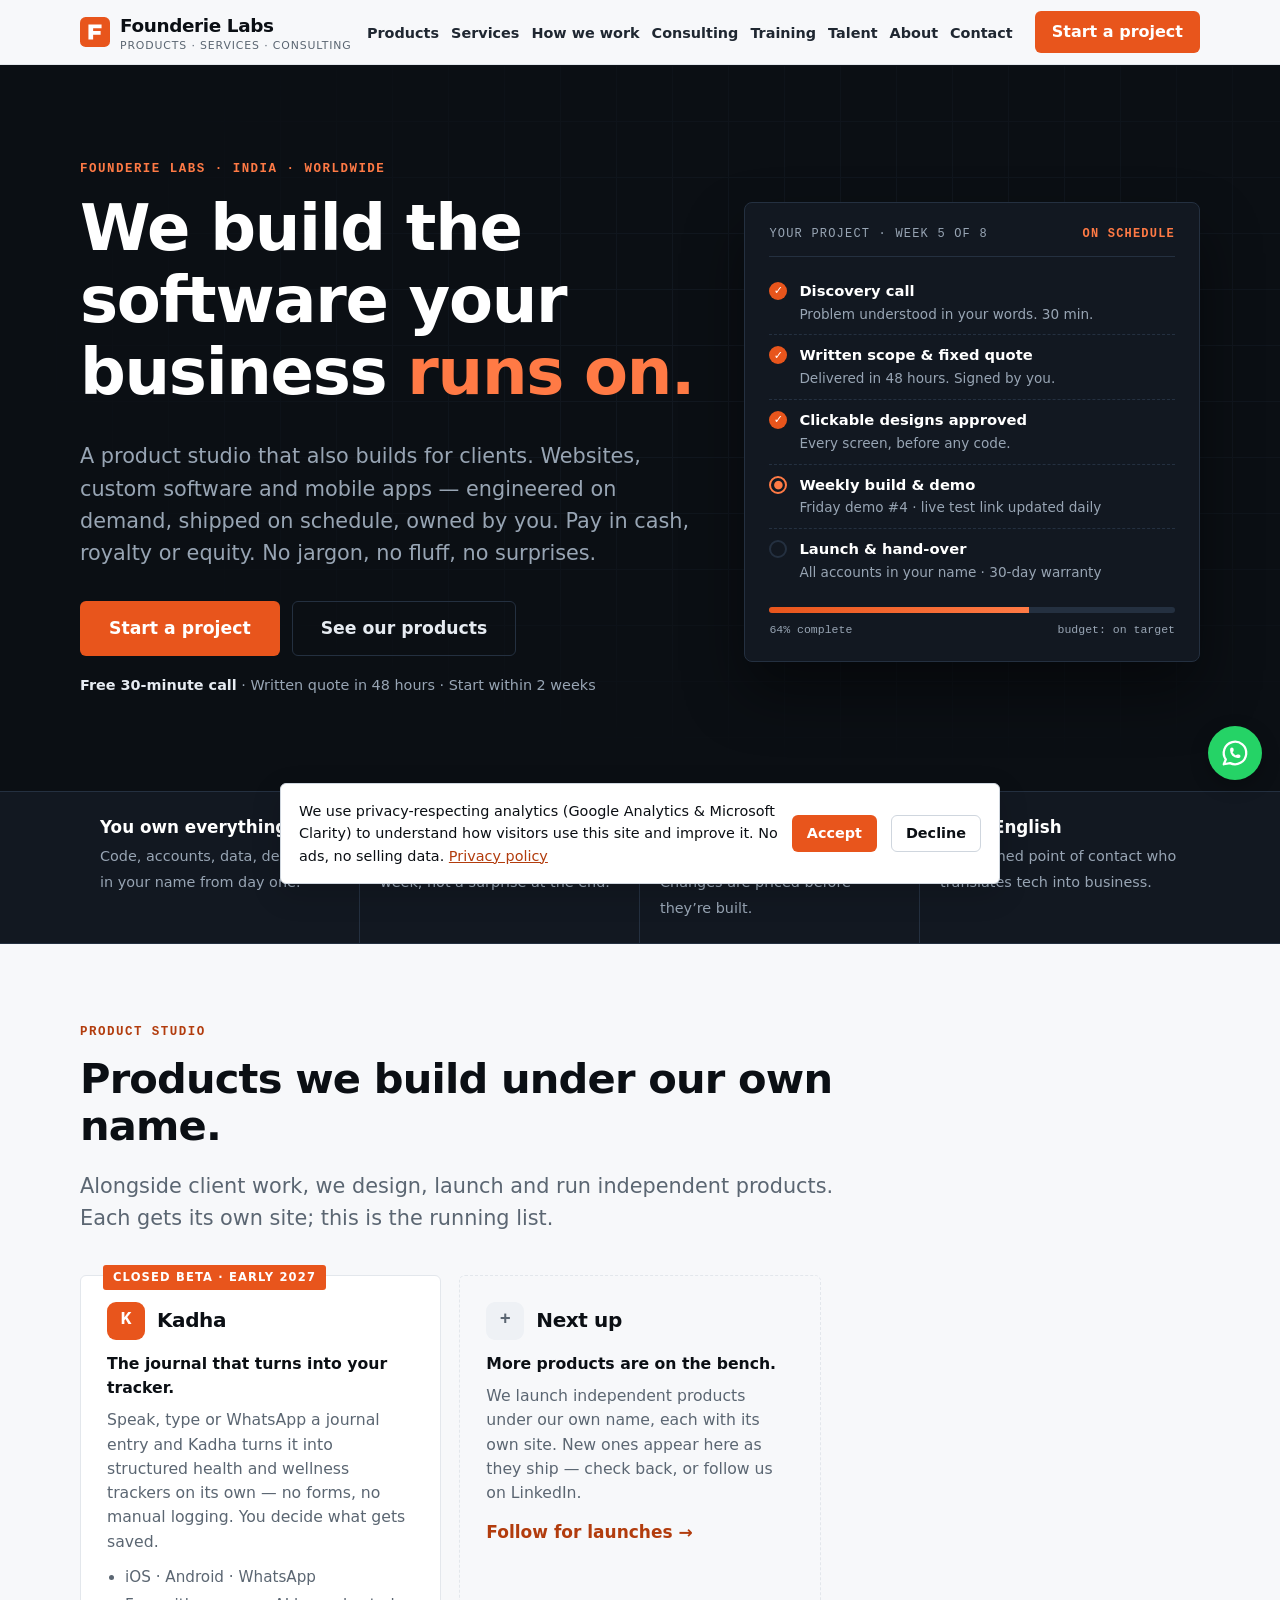
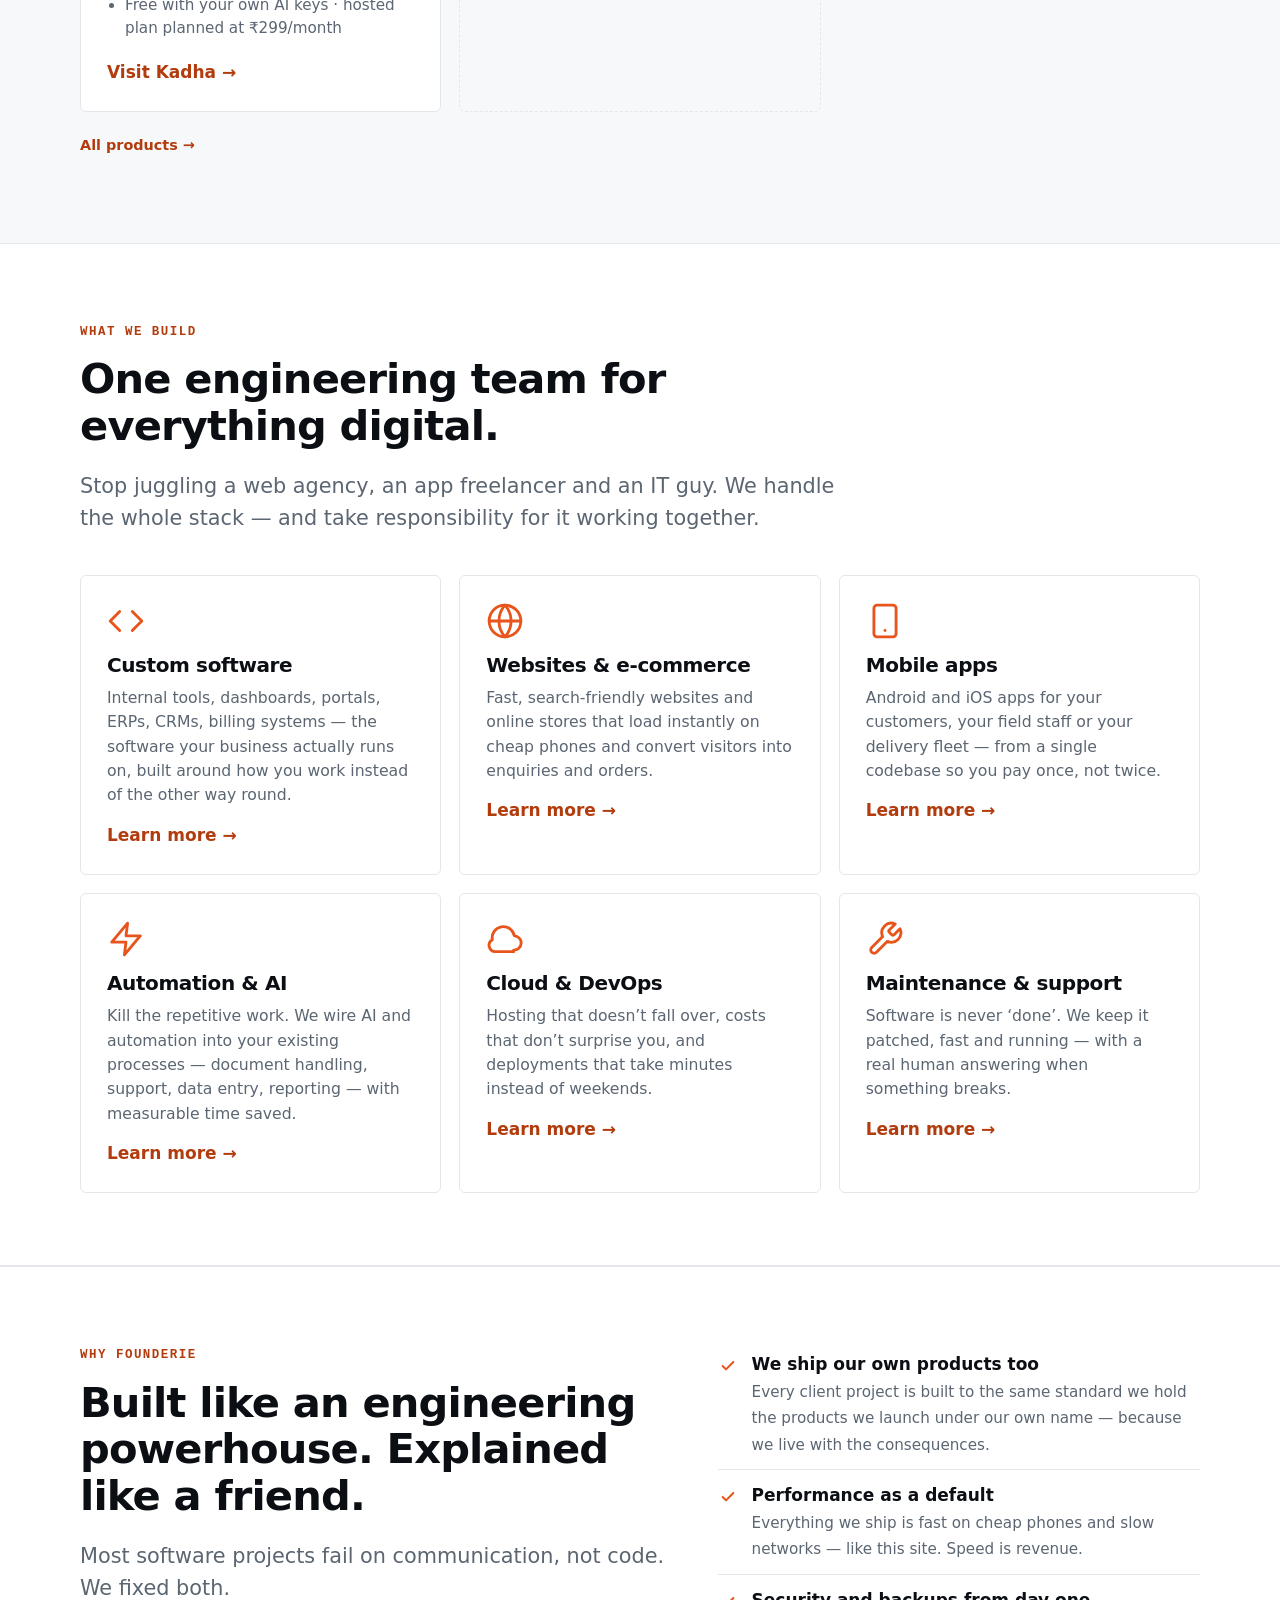
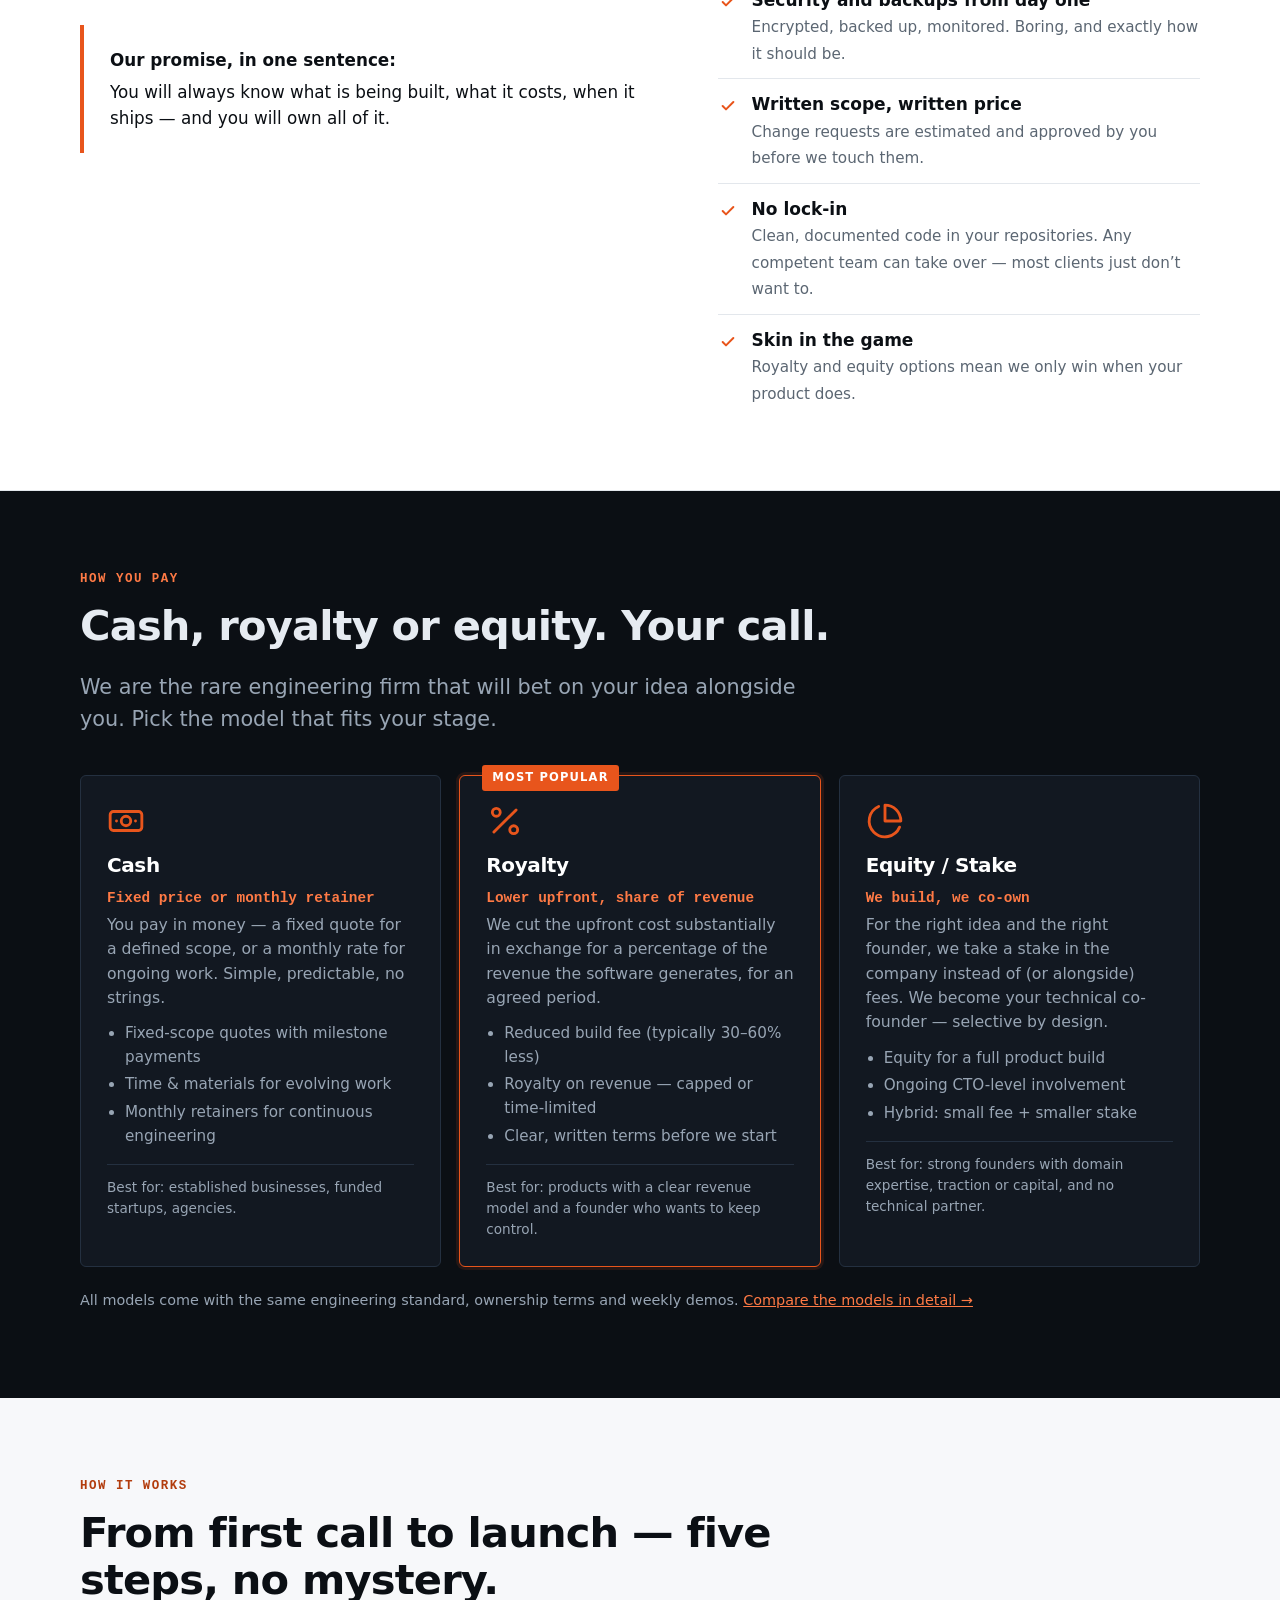
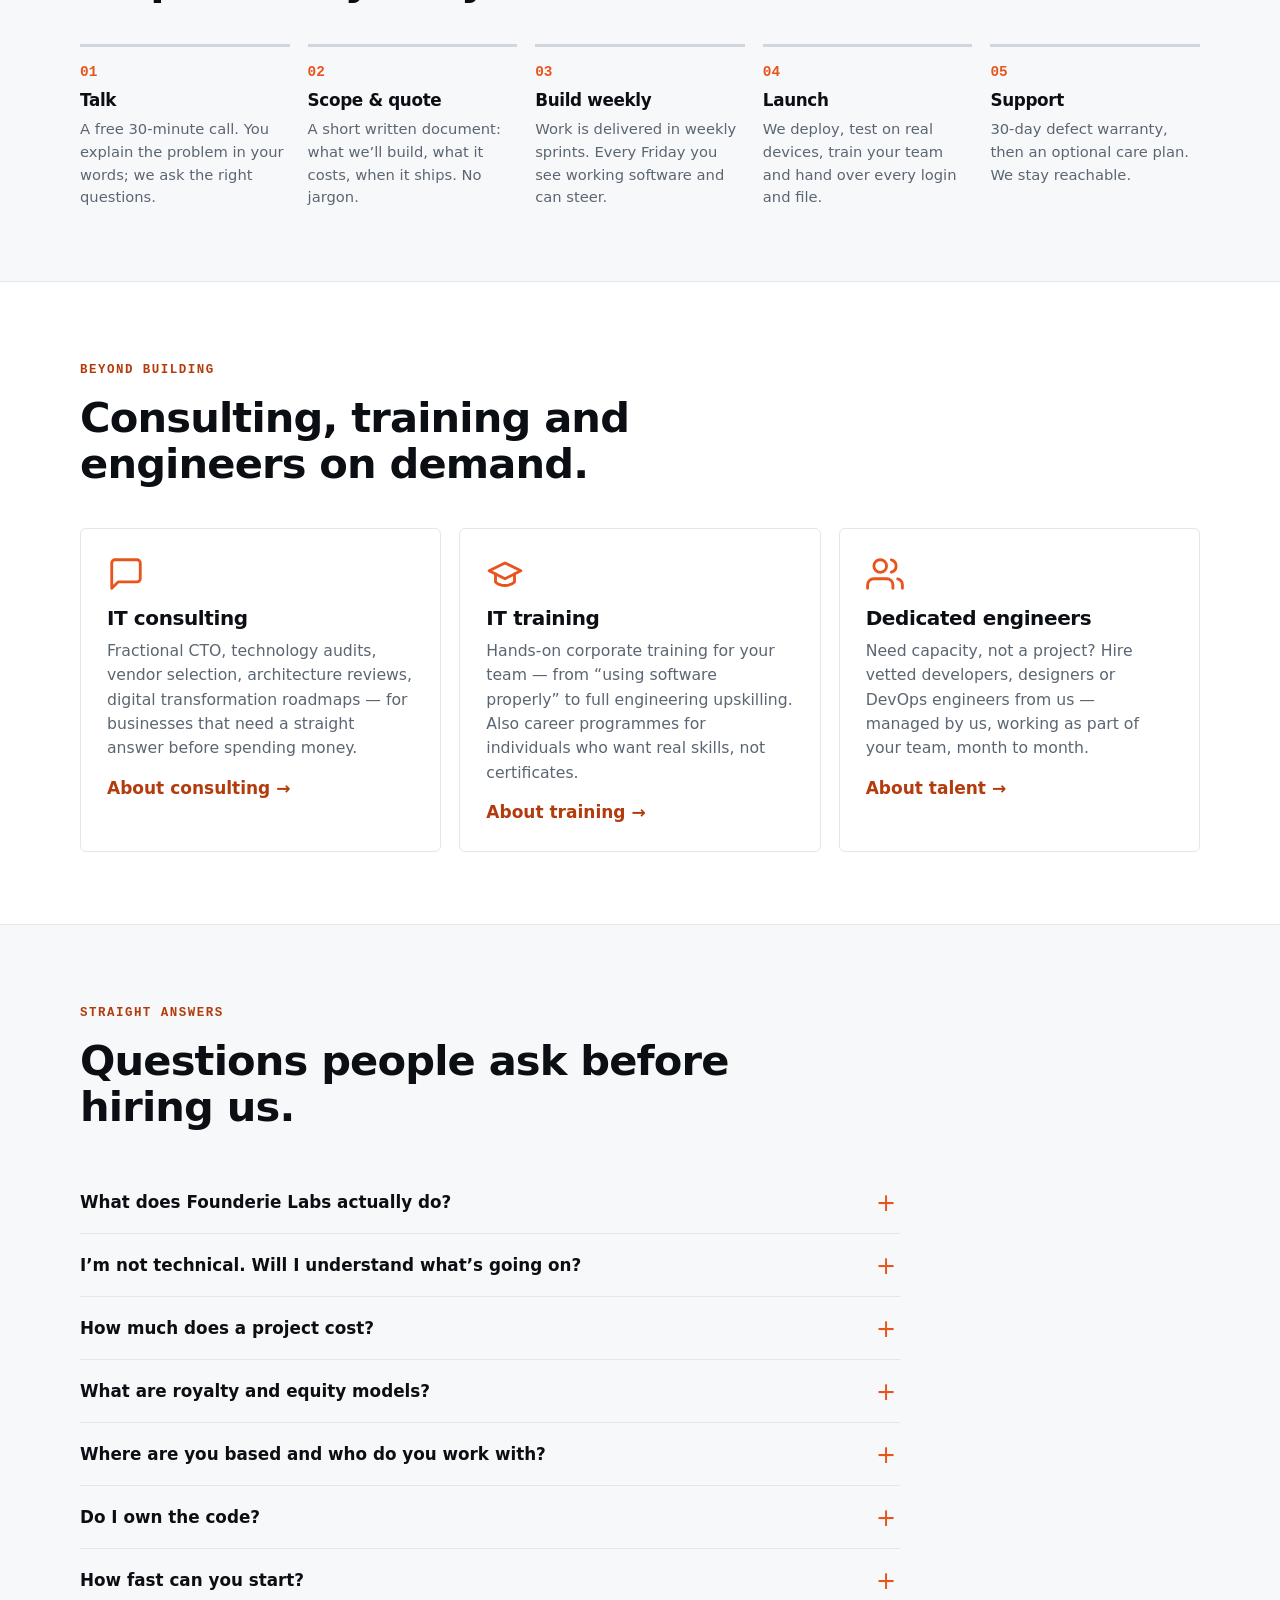
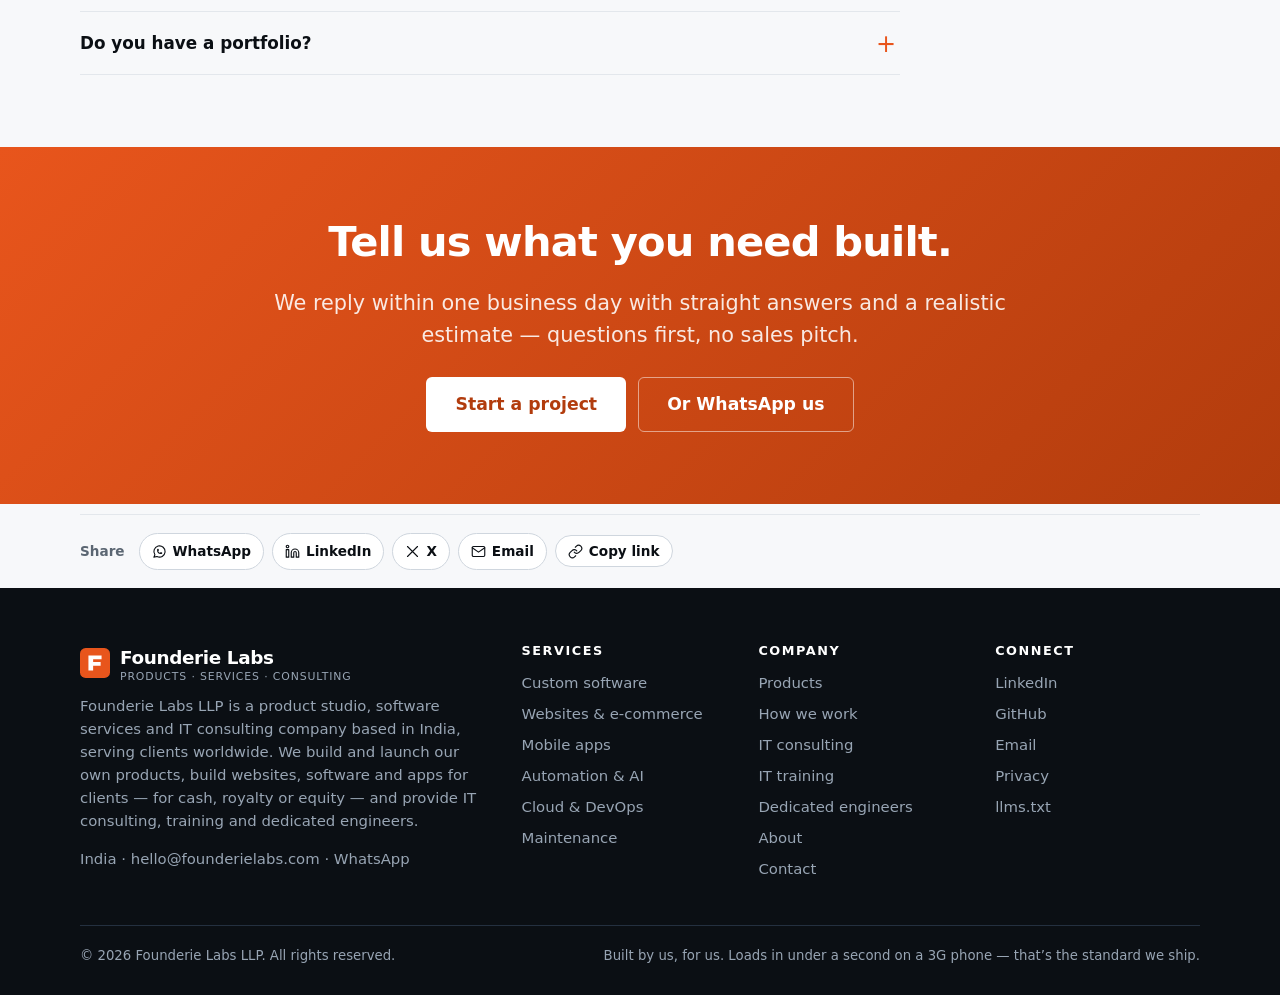
==== index.html @ b4500ebc "Reposition as product studio + services + consulting; add Products page - Drop 'senior engineer take" ====
<!doctype html>
<html lang="en" prefix="og: https://ogp.me/ns#">
<head>
<meta charset="utf-8">
<meta name="viewport" content="width=device-width,initial-scale=1">
<title>Founderie Labs — Product Studio, Software Development & IT Consulting | India, Worldwide</title>
<meta name="description" content="Founderie Labs is a product studio, software services and IT consulting company. We build our own products, and build websites, custom software and mobile apps for clients — for cash, royalty or equity. Based in India, serving clients worldwide.">
<meta name="robots" content="index,follow,max-image-preview:large,max-snippet:-1,max-video-preview:-1">
<link rel="canonical" href="https://founderie-labs.vercel.app">
<link rel="alternate" hreflang="en" href="https://founderie-labs.vercel.app"><link rel="alternate" hreflang="en-IN" href="https://founderie-labs.vercel.app"><link rel="alternate" hreflang="en-US" href="https://founderie-labs.vercel.app"><link rel="alternate" hreflang="en-GB" href="https://founderie-labs.vercel.app"><link rel="alternate" hreflang="x-default" href="https://founderie-labs.vercel.app">
<meta name="theme-color" content="#0b0f14">
<meta name="author" content="Founderie Labs LLP">
<meta name="geo.region" content="IN"><meta name="geo.placename" content="India"><meta name="ICBM" content="20.5937, 78.9629">
<meta property="og:type" content="website"><meta property="og:site_name" content="Founderie Labs"><meta property="og:locale" content="en_IN"><meta property="og:locale:alternate" content="en_US">
<meta property="og:title" content="Founderie Labs — Product Studio, Software Development & IT Consulting | India, Worldwide"><meta property="og:description" content="Founderie Labs is a product studio, software services and IT consulting company. We build our own products, and build websites, custom software and mobile apps for clients — for cash, royalty or equity. Based in India, serving clients worldwide."><meta property="og:url" content="https://founderie-labs.vercel.app">
<meta property="og:image" content="https://founderie-labs.vercel.app/og.png"><meta property="og:image:width" content="1200"><meta property="og:image:height" content="630"><meta property="og:image:alt" content="Founderie Labs — Product studio, software services and consulting">
<meta name="twitter:card" content="summary_large_image"><meta name="twitter:title" content="Founderie Labs — Product Studio, Software Development & IT Consulting | India, Worldwide"><meta name="twitter:description" content="Founderie Labs is a product studio, software services and IT consulting company. We build our own products, and build websites, custom software and mobile apps for clients — for cash, royalty or equity. Based in India, serving clients worldwide."><meta name="twitter:image" content="https://founderie-labs.vercel.app/og.png">
<link rel="icon" href="/favicon.svg" type="image/svg+xml"><link rel="icon" href="/favicon.ico" sizes="32x32"><link rel="apple-touch-icon" href="/apple-touch-icon.png"><link rel="manifest" href="/site.webmanifest">
<link rel="preload" href="/site.css?v=20260911" as="style"><link rel="stylesheet" href="/site.css?v=20260911">
<link rel="dns-prefetch" href="https://www.googletagmanager.com"><link rel="dns-prefetch" href="https://www.clarity.ms">
<script type="application/ld+json">{"@context":"https://schema.org","@graph":[{"@type":["Organization","ProfessionalService"],"@id":"https://founderie-labs.vercel.app/#org","name":"Founderie Labs","legalName":"Founderie Labs LLP","url":"https://founderie-labs.vercel.app/","logo":"https://founderie-labs.vercel.app/icon-512.png","image":"https://founderie-labs.vercel.app/og.png","description":"Founderie Labs LLP is a product studio, software services and IT consulting company in India serving clients worldwide. We build and launch our own software products, and build custom software, websites, mobile apps, automation and AI, cloud and DevOps for clients — for cash, royalty or equity. Also IT consulting, corporate IT training and dedicated engineers.","slogan":"You bring the idea. We forge the software.","email":"hello@founderielabs.com","telephone":"+91 99999 99999","address":{"@type":"PostalAddress","addressLocality":"India","addressCountry":"IN"},"areaServed":[{"@type":"Country","name":"India"},{"@type":"Country","name":"United States"},{"@type":"Country","name":"United Kingdom"},{"@type":"Country","name":"Canada"},{"@type":"Country","name":"Australia"},{"@type":"Country","name":"United Arab Emirates"},{"@type":"Country","name":"Singapore"},{"@type":"Country","name":"Germany"},{"@type":"Place","name":"Worldwide (remote)"}],"foundingLocation":{"@type":"Country","name":"India"},"knowsAbout":["Product development","Custom software development","Web development","Mobile app development","IT consulting","IT training","Staff augmentation","Cloud computing","DevOps","AI integration","Process automation"],"sameAs":["https://www.linkedin.com/company/founderie-labs","https://github.com/founderie-labs"],"contactPoint":[{"@type":"ContactPoint","contactType":"sales","email":"hello@founderielabs.com","telephone":"+91 99999 99999","availableLanguage":["English","Hindi"],"areaServed":"Worldwide"}],"priceRange":"$$","hasOfferCatalog":{"@type":"OfferCatalog","name":"Services","itemListElement":[{"@type":"Offer","itemOffered":{"@type":"Service","name":"Custom software development","url":"https://founderie-labs.vercel.app/services#software"}},{"@type":"Offer","itemOffered":{"@type":"Service","name":"Website and e-commerce development","url":"https://founderie-labs.vercel.app/services#web"}},{"@type":"Offer","itemOffered":{"@type":"Service","name":"Mobile app development","url":"https://founderie-labs.vercel.app/services#apps"}},{"@type":"Offer","itemOffered":{"@type":"Service","name":"Automation and AI integration","url":"https://founderie-labs.vercel.app/services#automation"}},{"@type":"Offer","itemOffered":{"@type":"Service","name":"Cloud and DevOps","url":"https://founderie-labs.vercel.app/services#cloud"}},{"@type":"Offer","itemOffered":{"@type":"Service","name":"Software maintenance and support","url":"https://founderie-labs.vercel.app/services#care"}},{"@type":"Offer","itemOffered":{"@type":"Service","name":"IT consulting","url":"https://founderie-labs.vercel.app/consulting"}},{"@type":"Offer","itemOffered":{"@type":"Service","name":"IT training","url":"https://founderie-labs.vercel.app/training"}},{"@type":"Offer","itemOffered":{"@type":"Service","name":"Dedicated engineers and staff augmentation","url":"https://founderie-labs.vercel.app/talent"}}]}},{"@type":"WebSite","@id":"https://founderie-labs.vercel.app/#website","url":"https://founderie-labs.vercel.app/","name":"Founderie Labs","publisher":{"@id":"https://founderie-labs.vercel.app/#org"},"inLanguage":"en"},{"@type":"WebPage","@id":"https://founderie-labs.vercel.app#webpage","url":"https://founderie-labs.vercel.app","name":"Founderie Labs — Product Studio, Software Development & IT Consulting | India, Worldwide","description":"Founderie Labs is a product studio, software services and IT consulting company. We build our own products, and build websites, custom software and mobile apps for clients — for cash, royalty or equity. Based in India, serving clients worldwide.","isPartOf":{"@id":"https://founderie-labs.vercel.app/#website"},"about":{"@id":"https://founderie-labs.vercel.app/#org"},"inLanguage":"en","dateModified":"2026-09-05"},{"@type":"BreadcrumbList","itemListElement":[{"@type":"ListItem","position":1,"name":"Home","item":"https://founderie-labs.vercel.app/"}]},{"@type":"FAQPage","mainEntity":[{"@type":"Question","name":"What does Founderie Labs actually do?","acceptedAnswer":{"@type":"Answer","text":"Three things, one company. We are a product studio that designs, builds and launches our own software products; a services team that builds websites, custom software and mobile apps for clients; and an IT consultancy that advises on technology decisions, trains teams and supplies dedicated engineers. You describe the outcome you need — we design, build, launch and maintain the technology."}},{"@type":"Question","name":"I’m not technical. Will I understand what’s going on?","acceptedAnswer":{"@type":"Answer","text":"Yes — that is the job. You get one named point of contact who explains everything in plain business terms, a written scope you can actually read, and a working demo every week. You never need to know what a database is to know your project is on track."}},{"@type":"Question","name":"How much does a project cost?","acceptedAnswer":{"@type":"Answer","text":"Small websites start in the low thousands of US dollars (or the equivalent in INR); custom software and apps typically range from a few thousand to tens of thousands depending on scope. After a free 30-minute call we send a written estimate with options. We also offer royalty and equity models that reduce or replace the upfront cost."}},{"@type":"Question","name":"What are royalty and equity models?","acceptedAnswer":{"@type":"Answer","text":"Instead of paying the full fee in cash, you can pay a reduced fee plus a percentage of the revenue the software earns (royalty), or give Founderie Labs a stake in your company (equity). We accept these selectively, for ideas and founders we believe in, with clear written terms."}},{"@type":"Question","name":"Where are you based and who do you work with?","acceptedAnswer":{"@type":"Answer","text":"Founderie Labs LLP is registered in India and works remotely with clients in India, the United States, the United Kingdom, Europe, the Middle East, Singapore and Australia. We overlap working hours with your time zone and communicate over email, WhatsApp, video calls or whatever you already use."}},{"@type":"Question","name":"Do I own the code?","acceptedAnswer":{"@type":"Answer","text":"Yes. All code, designs, accounts and data are in your name and handed over with documentation. You are never locked in to us."}},{"@type":"Question","name":"How fast can you start?","acceptedAnswer":{"@type":"Answer","text":"Usually within one to two weeks of agreeing the scope. Urgent fixes and consulting can start within days."}},{"@type":"Question","name":"Do you have a portfolio?","acceptedAnswer":{"@type":"Answer","text":"Founderie Labs is a new company founded by experienced engineers, so we don’t yet publish client case studies. Instead we back our work with guarantees: written scope and price, weekly demos, full ownership, and a 30-day post-launch defect warranty. Ask us for a technical conversation — it tells you more than a logo wall would."}}]}]}</script>
<script>window.FL_CONFIG={ga4:"G-XXXXXXXXXX",clarity:"xxxxxxxxxx",formEndpoint:"",formKey:"",email:"hello@founderielabs.com",debug:false};</script>
</head>
<body>
<a class="skip" href="#main">Skip to content</a>
<header class="hdr"><div class="wrap">
  <a class="logo" href="/" aria-label="Founderie Labs home"><svg class="mark" viewBox="0 0 32 32" aria-hidden="true"><rect width="32" height="32" rx="6" fill="#e8551c"/><path d="M9 8h14v4h-9v3h8v4h-8v5H9z" fill="#fff"/></svg><span>Founderie Labs<small>Products · Services · Consulting</small></span></a>
  <nav class="main" aria-label="Main"><ul><li><a href="/products">Products</a></li><li><a href="/services">Services</a></li><li><a href="/how-we-work">How we work</a></li><li><a href="/consulting">Consulting</a></li><li><a href="/training">Training</a></li><li><a href="/talent">Talent</a></li><li><a href="/about">About</a></li><li><a href="/contact">Contact</a></li></ul></nav>
  <a class="btn btn-primary cta" href="/contact" data-track="header_start_project">Start a project</a>
  <button class="burger" aria-label="Menu" aria-expanded="false" aria-controls="nav"><svg width="22" height="22" viewBox="0 0 24 24" fill="none" stroke="currentColor" stroke-width="2"><path d="M3 6h18M3 12h18M3 18h18"/></svg></button>
</div></header>
<main id="main">

<section class="hero dark" id="hero"><div class="wrap hero-grid"><div>
  <span class="eyebrow">Founderie Labs · India · Worldwide</span>
  <h1>We build the software your business <em>runs on.</em></h1>
  <p class="lead">A product studio that also builds for clients. Websites, custom software and mobile apps — engineered on demand, shipped on schedule, owned by you. Pay in cash, royalty or equity. No jargon, no fluff, no surprises.</p>
  <div class="actions"><a class="btn btn-primary btn-lg" href="/contact" data-track="hero_start_project">Start a project</a><a class="btn btn-ghost btn-lg" href="/products" data-track="hero_products">See our products</a></div>
  <p class="note"><b>Free 30-minute call</b> · Written quote in 48 hours · Start within 2 weeks</p>
</div>
<aside class="hero-card" aria-label="Example project timeline">
  <div class="hc-h"><span>Your project · week 5 of 8</span><b>ON SCHEDULE</b></div>
  <ul>
   <li><span class="dot ok">✓</span><div><b>Discovery call</b><span>Problem understood in your words. 30 min.</span></div></li>
   <li><span class="dot ok">✓</span><div><b>Written scope &amp; fixed quote</b><span>Delivered in 48 hours. Signed by you.</span></div></li>
   <li><span class="dot ok">✓</span><div><b>Clickable designs approved</b><span>Every screen, before any code.</span></div></li>
   <li><span class="dot run">●</span><div><b>Weekly build &amp; demo</b><span>Friday demo #4 · live test link updated daily</span></div></li>
   <li><span class="dot todo"></span><div><b>Launch &amp; hand-over</b><span>All accounts in your name · 30-day warranty</span></div></li>
  </ul>
  <div class="bar"><i></i></div><div class="hc-f"><span>64% complete</span><span>budget: on target</span></div>
</aside>
</div></section>
<div class="facts dark"><div class="wrap"><ul><li><b>You own everything</b><span>Code, accounts, data, designs — in your name from day one.</span></li><li><b>Weekly demos</b><span>See working software every week, not a surprise at the end.</span></li><li><b>Fixed-scope quotes</b><span>Written scope, written price. Changes are priced before they’re built.</span></li><li><b>Plain English</b><span>One named point of contact who translates tech into business.</span></li></ul></div></div>

<section id="products"><div class="wrap">
  <div class="sec-head"><span class="eyebrow">Product studio</span><h2>Products we build under our own name.</h2><p class="lead">Alongside client work, we design, launch and run independent products. Each gets its own site; this is the running list.</p></div>
  <div class="grid g3">
<!-- ===== PRODUCTS: copy one <div class="card product"> block per product. Keep this list in sync with products.html ===== -->
   <div class="card product"><span class="tag">Closed beta · early 2027</span>
    <div class="p-head"><span class="p-logo" aria-hidden="true">K</span><h3>Kadha</h3></div>
    <p class="p-tag">The journal that turns into your tracker.</p>
    <p>Speak, type or WhatsApp a journal entry and Kadha turns it into structured health and wellness trackers on its own — no forms, no manual logging. You decide what gets saved.</p>
    <ul><li>iOS · Android · WhatsApp</li><li>Free with your own AI keys · hosted plan planned at ₹299/month</li></ul>
    <a class="more" href="https://kadha-flame.vercel.app/" rel="noopener" target="_blank" data-track="product_kadha">Visit Kadha →</a>
   </div>
   <div class="card product soon">
    <div class="p-head"><span class="p-logo" aria-hidden="true">+</span><h3>Next up</h3></div>
    <p class="p-tag">More products are on the bench.</p>
    <p>We launch independent products under our own name, each with its own site. New ones appear here as they ship — check back, or follow us on LinkedIn.</p>
    <a class="more" href="https://www.linkedin.com/company/founderie-labs" rel="noopener" data-track="product_follow">Follow for launches →</a>
   </div>
<!-- ===== /PRODUCTS ===== -->
  </div>
  <p class="muted" style="margin-top:22px;font-size:.9rem"><a href="/products" style="color:var(--accent-ink);font-weight:700;text-decoration:none">All products →</a></p>
</div></section>

<section class="white" id="services"><div class="wrap">
  <div class="sec-head"><span class="eyebrow">What we build</span><h2>One engineering team for everything digital.</h2><p class="lead">Stop juggling a web agency, an app freelancer and an IT guy. We handle the whole stack — and take responsibility for it working together.</p></div>
  <div class="grid g3"><div class="card"><svg class="ico" viewBox="0 0 24 24" fill="none" stroke="currentColor" stroke-width="1.8" stroke-linecap="round" stroke-linejoin="round" aria-hidden="true"><polyline points="16 18 22 12 16 6"/><polyline points="8 6 2 12 8 18"/></svg><h3>Custom software</h3><p>Internal tools, dashboards, portals, ERPs, CRMs, billing systems — the software your business actually runs on, built around how you work instead of the other way round.</p><a class="more" href="/services#software" data-track="home_service_software">Learn more →</a></div><div class="card"><svg class="ico" viewBox="0 0 24 24" fill="none" stroke="currentColor" stroke-width="1.8" stroke-linecap="round" stroke-linejoin="round" aria-hidden="true"><circle cx="12" cy="12" r="10"/><path d="M2 12h20M12 2a15 15 0 0 1 0 20 15 15 0 0 1 0-20z"/></svg><h3>Websites & e-commerce</h3><p>Fast, search-friendly websites and online stores that load instantly on cheap phones and convert visitors into enquiries and orders.</p><a class="more" href="/services#web" data-track="home_service_web">Learn more →</a></div><div class="card"><svg class="ico" viewBox="0 0 24 24" fill="none" stroke="currentColor" stroke-width="1.8" stroke-linecap="round" stroke-linejoin="round" aria-hidden="true"><rect x="5" y="2" width="14" height="20" rx="2"/><path d="M12 18h.01"/></svg><h3>Mobile apps</h3><p>Android and iOS apps for your customers, your field staff or your delivery fleet — from a single codebase so you pay once, not twice.</p><a class="more" href="/services#apps" data-track="home_service_apps">Learn more →</a></div><div class="card"><svg class="ico" viewBox="0 0 24 24" fill="none" stroke="currentColor" stroke-width="1.8" stroke-linecap="round" stroke-linejoin="round" aria-hidden="true"><path d="M13 2 3 14h9l-1 8 10-12h-9l1-8z"/></svg><h3>Automation & AI</h3><p>Kill the repetitive work. We wire AI and automation into your existing processes — document handling, support, data entry, reporting — with measurable time saved.</p><a class="more" href="/services#automation" data-track="home_service_automation">Learn more →</a></div><div class="card"><svg class="ico" viewBox="0 0 24 24" fill="none" stroke="currentColor" stroke-width="1.8" stroke-linecap="round" stroke-linejoin="round" aria-hidden="true"><path d="M17.5 19a4.5 4.5 0 0 0 .4-9A7 7 0 0 0 4 12.5 4 4 0 0 0 6 20h11.5z"/></svg><h3>Cloud & DevOps</h3><p>Hosting that doesn’t fall over, costs that don’t surprise you, and deployments that take minutes instead of weekends.</p><a class="more" href="/services#cloud" data-track="home_service_cloud">Learn more →</a></div><div class="card"><svg class="ico" viewBox="0 0 24 24" fill="none" stroke="currentColor" stroke-width="1.8" stroke-linecap="round" stroke-linejoin="round" aria-hidden="true"><path d="M14.7 6.3a1 1 0 0 0 0 1.4l1.6 1.6a1 1 0 0 0 1.4 0l3.77-3.77a6 6 0 0 1-7.94 7.94l-6.91 6.91a2.12 2.12 0 0 1-3-3l6.91-6.91a6 6 0 0 1 7.94-7.94l-3.76 3.76z"/></svg><h3>Maintenance & support</h3><p>Software is never ‘done’. We keep it patched, fast and running — with a real human answering when something breaks.</p><a class="more" href="/services#care" data-track="home_service_care">Learn more →</a></div></div>
</div></section>

<section class="white" id="why"><div class="wrap split">
  <div><span class="eyebrow">Why Founderie</span><h2>Built like an engineering powerhouse. Explained like a friend.</h2>
   <p class="lead">Most software projects fail on communication, not code. We fixed both.</p>
   <div class="plain"><b>Our promise, in one sentence:</b>You will always know what is being built, what it costs, when it ships — and you will own all of it.</div></div>
  <ul class="checks">
   <li><b>We ship our own products too</b><span>Every client project is built to the same standard we hold the products we launch under our own name — because we live with the consequences.</span></li>
   <li><b>Performance as a default</b><span>Everything we ship is fast on cheap phones and slow networks — like this site. Speed is revenue.</span></li>
   <li><b>Security and backups from day one</b><span>Encrypted, backed up, monitored. Boring, and exactly how it should be.</span></li>
   <li><b>Written scope, written price</b><span>Change requests are estimated and approved by you before we touch them.</span></li>
   <li><b>No lock-in</b><span>Clean, documented code in your repositories. Any competent team can take over — most clients just don’t want to.</span></li>
   <li><b>Skin in the game</b><span>Royalty and equity options mean we only win when your product does.</span></li>
  </ul>
</div></section>

<section class="dark models" id="models"><div class="wrap">
  <div class="sec-head"><span class="eyebrow">How you pay</span><h2>Cash, royalty or equity. Your call.</h2><p class="lead">We are the rare engineering firm that will bet on your idea alongside you. Pick the model that fits your stage.</p></div>
  <div class="grid g3"><div class="card"><svg class="ico" viewBox="0 0 24 24" fill="none" stroke="currentColor" stroke-width="1.8" stroke-linecap="round" stroke-linejoin="round" aria-hidden="true"><rect x="2" y="6" width="20" height="12" rx="2"/><circle cx="12" cy="12" r="3"/><path d="M6 12h.01M18 12h.01"/></svg><h3>Cash</h3><div class="price">Fixed price or monthly retainer</div><p>You pay in money — a fixed quote for a defined scope, or a monthly rate for ongoing work. Simple, predictable, no strings.</p><ul><li>Fixed-scope quotes with milestone payments</li><li>Time & materials for evolving work</li><li>Monthly retainers for continuous engineering</li></ul><div class="who">Best for: established businesses, funded startups, agencies.</div></div><div class="card hi"><span class="tag">Most popular</span><svg class="ico" viewBox="0 0 24 24" fill="none" stroke="currentColor" stroke-width="1.8" stroke-linecap="round" stroke-linejoin="round" aria-hidden="true"><line x1="19" y1="5" x2="5" y2="19"/><circle cx="6.5" cy="6.5" r="2.5"/><circle cx="17.5" cy="17.5" r="2.5"/></svg><h3>Royalty</h3><div class="price">Lower upfront, share of revenue</div><p>We cut the upfront cost substantially in exchange for a percentage of the revenue the software generates, for an agreed period.</p><ul><li>Reduced build fee (typically 30–60% less)</li><li>Royalty on revenue — capped or time-limited</li><li>Clear, written terms before we start</li></ul><div class="who">Best for: products with a clear revenue model and a founder who wants to keep control.</div></div><div class="card"><svg class="ico" viewBox="0 0 24 24" fill="none" stroke="currentColor" stroke-width="1.8" stroke-linecap="round" stroke-linejoin="round" aria-hidden="true"><path d="M21.2 15.9A10 10 0 1 1 8 2.8"/><path d="M22 12A10 10 0 0 0 12 2v10z"/></svg><h3>Equity / Stake</h3><div class="price">We build, we co-own</div><p>For the right idea and the right founder, we take a stake in the company instead of (or alongside) fees. We become your technical co-founder — selective by design.</p><ul><li>Equity for a full product build</li><li>Ongoing CTO-level involvement</li><li>Hybrid: small fee + smaller stake</li></ul><div class="who">Best for: strong founders with domain expertise, traction or capital, and no technical partner.</div></div></div>
  <p class="muted" style="margin-top:22px;font-size:.9rem">All models come with the same engineering standard, ownership terms and weekly demos. <a href="/how-we-work" style="color:var(--accent-2)">Compare the models in detail →</a></p>
</div></section>

<section id="process"><div class="wrap">
  <div class="sec-head"><span class="eyebrow">How it works</span><h2>From first call to launch — five steps, no mystery.</h2></div>
  <ol class="steps"><li><h3>Talk</h3><p>A free 30-minute call. You explain the problem in your words; we ask the right questions.</p></li><li><h3>Scope & quote</h3><p>A short written document: what we’ll build, what it costs, when it ships. No jargon.</p></li><li><h3>Build weekly</h3><p>Work is delivered in weekly sprints. Every Friday you see working software and can steer.</p></li><li><h3>Launch</h3><p>We deploy, test on real devices, train your team and hand over every login and file.</p></li><li><h3>Support</h3><p>30-day defect warranty, then an optional care plan. We stay reachable.</p></li></ol>
</div></section>

<section class="white" id="more"><div class="wrap">
  <div class="sec-head"><span class="eyebrow">Beyond building</span><h2>Consulting, training and engineers on demand.</h2></div>
  <div class="grid g3">
   <div class="card"><svg class="ico" viewBox="0 0 24 24" fill="none" stroke="currentColor" stroke-width="1.8" stroke-linecap="round" stroke-linejoin="round" aria-hidden="true"><path d="M21 15a2 2 0 0 1-2 2H7l-4 4V5a2 2 0 0 1 2-2h14a2 2 0 0 1 2 2z"/></svg><h3>IT consulting</h3><p>Fractional CTO, technology audits, vendor selection, architecture reviews, digital transformation roadmaps — for businesses that need a straight answer before spending money.</p><a class="more" href="/consulting" data-track="home_consulting">About consulting →</a></div>
   <div class="card"><svg class="ico" viewBox="0 0 24 24" fill="none" stroke="currentColor" stroke-width="1.8" stroke-linecap="round" stroke-linejoin="round" aria-hidden="true"><path d="M22 10 12 5 2 10l10 5 10-5z"/><path d="M6 12v5c3 3 9 3 12 0v-5"/></svg><h3>IT training</h3><p>Hands-on corporate training for your team — from “using software properly” to full engineering upskilling. Also career programmes for individuals who want real skills, not certificates.</p><a class="more" href="/training" data-track="home_training">About training →</a></div>
   <div class="card"><svg class="ico" viewBox="0 0 24 24" fill="none" stroke="currentColor" stroke-width="1.8" stroke-linecap="round" stroke-linejoin="round" aria-hidden="true"><path d="M17 21v-2a4 4 0 0 0-4-4H5a4 4 0 0 0-4 4v2"/><circle cx="9" cy="7" r="4"/><path d="M23 21v-2a4 4 0 0 0-3-3.87M16 3.13a4 4 0 0 1 0 7.75"/></svg><h3>Dedicated engineers</h3><p>Need capacity, not a project? Hire vetted developers, designers or DevOps engineers from us — managed by us, working as part of your team, month to month.</p><a class="more" href="/talent" data-track="home_talent">About talent →</a></div>
  </div>
</div></section>

<section id="faq"><div class="wrap">
  <div class="sec-head"><span class="eyebrow">Straight answers</span><h2>Questions people ask before hiring us.</h2></div>
  <div class="faq"><details><summary>What does Founderie Labs actually do?</summary><p>Three things, one company. We are a product studio that designs, builds and launches our own software products; a services team that builds websites, custom software and mobile apps for clients; and an IT consultancy that advises on technology decisions, trains teams and supplies dedicated engineers. You describe the outcome you need — we design, build, launch and maintain the technology.</p></details><details><summary>I’m not technical. Will I understand what’s going on?</summary><p>Yes — that is the job. You get one named point of contact who explains everything in plain business terms, a written scope you can actually read, and a working demo every week. You never need to know what a database is to know your project is on track.</p></details><details><summary>How much does a project cost?</summary><p>Small websites start in the low thousands of US dollars (or the equivalent in INR); custom software and apps typically range from a few thousand to tens of thousands depending on scope. After a free 30-minute call we send a written estimate with options. We also offer royalty and equity models that reduce or replace the upfront cost.</p></details><details><summary>What are royalty and equity models?</summary><p>Instead of paying the full fee in cash, you can pay a reduced fee plus a percentage of the revenue the software earns (royalty), or give Founderie Labs a stake in your company (equity). We accept these selectively, for ideas and founders we believe in, with clear written terms.</p></details><details><summary>Where are you based and who do you work with?</summary><p>Founderie Labs LLP is registered in India and works remotely with clients in India, the United States, the United Kingdom, Europe, the Middle East, Singapore and Australia. We overlap working hours with your time zone and communicate over email, WhatsApp, video calls or whatever you already use.</p></details><details><summary>Do I own the code?</summary><p>Yes. All code, designs, accounts and data are in your name and handed over with documentation. You are never locked in to us.</p></details><details><summary>How fast can you start?</summary><p>Usually within one to two weeks of agreeing the scope. Urgent fixes and consulting can start within days.</p></details><details><summary>Do you have a portfolio?</summary><p>Founderie Labs is a new company founded by experienced engineers, so we don’t yet publish client case studies. Instead we back our work with guarantees: written scope and price, weekly demos, full ownership, and a 30-day post-launch defect warranty. Ask us for a technical conversation — it tells you more than a logo wall would.</p></details></div>
</div></section>
<section class="cta-band" id="cta"><div class="wrap">
  <h2>Tell us what you need built.</h2><p class="lead">We reply within one business day with straight answers and a realistic estimate — questions first, no sales pitch.</p>
  <div style="display:flex;gap:12px;justify-content:center;flex-wrap:wrap">
    <a class="btn btn-primary btn-lg" href="/contact" data-track="band_primary">Start a project</a>
    <a class="btn btn-ghost btn-lg" href="https://wa.me/919999999999?text=Hi%20Founderie%20Labs%2C%20I%27d%20like%20to%20discuss%20a%20project." data-track="band_whatsapp" rel="noopener">Or WhatsApp us</a>
  </div></div></section>
<div class="wrap"><div class="share" aria-label="Share this page"><span>Share</span>
  <a data-share="whatsapp" href="#" rel="noopener" target="_blank"><svg class="" viewBox="0 0 24 24" fill="none" stroke="currentColor" stroke-width="1.8" stroke-linecap="round" stroke-linejoin="round" aria-hidden="true"><path d="M3 21l1.65-3.8a9 9 0 1 1 3.4 2.9L3 21"/><path d="M9 10a.5.5 0 0 0 1 0V9a.5.5 0 0 0-1 0v1a5 5 0 0 0 5 5h1a.5.5 0 0 0 0-1h-1a.5.5 0 0 0 0 1"/></svg>WhatsApp</a>
  <a data-share="linkedin" href="#" rel="noopener" target="_blank"><svg class="" viewBox="0 0 24 24" fill="none" stroke="currentColor" stroke-width="1.8" stroke-linecap="round" stroke-linejoin="round" aria-hidden="true"><path d="M16 8a6 6 0 0 1 6 6v7h-4v-7a2 2 0 0 0-4 0v7h-4v-7a6 6 0 0 1 6-6z"/><rect x="2" y="9" width="4" height="12"/><circle cx="4" cy="4" r="2"/></svg>LinkedIn</a>
  <a data-share="x" href="#" rel="noopener" target="_blank"><svg class="" viewBox="0 0 24 24" fill="none" stroke="currentColor" stroke-width="1.8" stroke-linecap="round" stroke-linejoin="round" aria-hidden="true"><path d="M4 4l16 16M20 4 4 20"/></svg>X</a>
  <a data-share="email" href="#"><svg class="" viewBox="0 0 24 24" fill="none" stroke="currentColor" stroke-width="1.8" stroke-linecap="round" stroke-linejoin="round" aria-hidden="true"><rect x="2" y="4" width="20" height="16" rx="2"/><path d="m22 6-10 7L2 6"/></svg>Email</a>
  <button type="button" data-copy><svg class="" viewBox="0 0 24 24" fill="none" stroke="currentColor" stroke-width="1.8" stroke-linecap="round" stroke-linejoin="round" aria-hidden="true"><path d="M10 13a5 5 0 0 0 7.54.54l3-3a5 5 0 0 0-7.07-7.07l-1.72 1.71"/><path d="M14 11a5 5 0 0 0-7.54-.54l-3 3a5 5 0 0 0 7.07 7.07l1.71-1.71"/></svg>Copy link</button>
  <button type="button" data-native><svg class="" viewBox="0 0 24 24" fill="none" stroke="currentColor" stroke-width="1.8" stroke-linecap="round" stroke-linejoin="round" aria-hidden="true"><circle cx="18" cy="5" r="3"/><circle cx="6" cy="12" r="3"/><circle cx="18" cy="19" r="3"/><path d="m8.6 13.5 6.8 4M15.4 6.5l-6.8 4"/></svg>Share…</button>
</div></div>
</main>
<footer><div class="wrap">
 <div class="cols">
  <div><a class="logo" href="/" aria-label="Founderie Labs home"><svg class="mark" viewBox="0 0 32 32" aria-hidden="true"><rect width="32" height="32" rx="6" fill="#e8551c"/><path d="M9 8h14v4h-9v3h8v4h-8v5H9z" fill="#fff"/></svg><span>Founderie Labs<small>Products · Services · Consulting</small></span></a><p>Founderie Labs LLP is a product studio, software services and IT consulting company based in India, serving clients worldwide. We build and launch our own products, build websites, software and apps for clients — for cash, royalty or equity — and provide IT consulting, training and dedicated engineers.</p>
   <address>India · <a href="mailto:hello@founderielabs.com">hello@founderielabs.com</a> · <a href="https://wa.me/919999999999" rel="noopener">WhatsApp</a></address></div>
  <div><h4>Services</h4><ul><li><a href="/services#software">Custom software</a></li><li><a href="/services#web">Websites &amp; e-commerce</a></li><li><a href="/services#apps">Mobile apps</a></li><li><a href="/services#automation">Automation &amp; AI</a></li><li><a href="/services#cloud">Cloud &amp; DevOps</a></li><li><a href="/services#care">Maintenance</a></li></ul></div>
  <div><h4>Company</h4><ul><li><a href="/products">Products</a></li><li><a href="/how-we-work">How we work</a></li><li><a href="/consulting">IT consulting</a></li><li><a href="/training">IT training</a></li><li><a href="/talent">Dedicated engineers</a></li><li><a href="/about">About</a></li><li><a href="/contact">Contact</a></li></ul></div>
  <div><h4>Connect</h4><ul><li><a href="https://www.linkedin.com/company/founderie-labs" rel="noopener">LinkedIn</a></li><li><a href="https://github.com/founderie-labs" rel="noopener">GitHub</a></li><li><a href="mailto:hello@founderielabs.com">Email</a></li><li><a href="/privacy">Privacy</a></li><li><a href="/llms.txt">llms.txt</a></li></ul></div>
 </div>
 <div class="legal"><span>© 2026 Founderie Labs LLP. All rights reserved.</span><span>Built by us, for us. Loads in under a second on a 3G phone — that’s the standard we ship.</span></div>
</div></footer>
<div class="consent" id="consent" role="dialog" aria-live="polite" aria-label="Cookie consent">
  <p>We use privacy-respecting analytics (Google Analytics &amp; Microsoft Clarity) to understand how visitors use this site and improve it. No ads, no selling data. <a href="/privacy">Privacy policy</a></p>
  <button class="btn btn-primary" id="consent-accept">Accept</button><button class="btn btn-ghost" id="consent-decline">Decline</button>
</div>
<a class="wa" href="https://wa.me/919999999999?text=Hi%20Founderie%20Labs%2C%20I%27d%20like%20to%20discuss%20a%20project." rel="noopener" aria-label="Chat on WhatsApp" data-track="whatsapp_float"><svg class="" viewBox="0 0 24 24" fill="none" stroke="currentColor" stroke-width="1.8" stroke-linecap="round" stroke-linejoin="round" aria-hidden="true"><path d="M3 21l1.65-3.8a9 9 0 1 1 3.4 2.9L3 21"/><path d="M9 10a.5.5 0 0 0 1 0V9a.5.5 0 0 0-1 0v1a5 5 0 0 0 5 5h1a.5.5 0 0 0 0-1h-1a.5.5 0 0 0 0 1"/></svg></a>
<script src="/site.js?v=20260911" defer></script>
</body>
</html>
---- site.css ----
/* Founderie Labs — site.css  (system fonts, no framework) */
:root{
  --ink:#0b0f14;--ink-2:#1f2731;--muted:#5b6672;--line:#e3e7ec;--line-2:#cfd6de;
  --paper:#f7f8fa;--white:#ffffff;--panel:#eef1f5;
  --accent:#e8551c;--accent-2:#ff7a45;--accent-ink:#b23c0d;
  --dark:#0b0f14;--dark-2:#121821;--dark-line:#243040;--dark-text:#e6ebf1;--dark-muted:#98a5b4;
  --radius:6px;--max:1160px;
  --font:ui-sans-serif,system-ui,-apple-system,"Segoe UI",Roboto,"Helvetica Neue",Arial,"Noto Sans",sans-serif;
  --mono:ui-monospace,SFMono-Regular,Menlo,Consolas,"Liberation Mono",monospace;
}
*{box-sizing:border-box}
html{scroll-behavior:smooth;-webkit-text-size-adjust:100%}
@media(prefers-reduced-motion:reduce){html{scroll-behavior:auto}*{animation:none!important;transition:none!important}}
body{margin:0;font-family:var(--font);color:var(--ink);background:var(--paper);line-height:1.55;font-size:17px}
img,svg{max-width:100%;display:block}
a{color:inherit}
h1,h2,h3,h4{line-height:1.12;letter-spacing:-.02em;margin:0 0 .5em;font-weight:800}
h1{font-size:clamp(2.2rem,6vw,4rem)}
h2{font-size:clamp(1.7rem,4vw,2.6rem)}
h3{font-size:1.25rem;font-weight:700}
p{margin:0 0 1em}
.lead{font-size:clamp(1.05rem,2vw,1.3rem);color:var(--muted);max-width:62ch}
.wrap{max-width:var(--max);margin:0 auto;padding:0 20px}
.skip{position:absolute;left:-999px;top:8px;background:var(--accent);color:#fff;padding:8px 12px;z-index:100}
.skip:focus{left:8px}
.eyebrow{display:inline-block;font-family:var(--mono);font-size:.78rem;letter-spacing:.12em;text-transform:uppercase;color:var(--accent-ink);margin-bottom:14px;font-weight:600}
.dark .eyebrow{color:var(--accent-2)}

/* header */
.hdr{position:sticky;top:0;z-index:50;background:rgba(247,248,250,.92);backdrop-filter:saturate(1.4) blur(8px);border-bottom:1px solid var(--line)}
.hdr .wrap{display:flex;align-items:center;justify-content:space-between;height:64px;gap:16px}
.logo{display:flex;align-items:center;gap:10px;text-decoration:none;font-weight:800;letter-spacing:-.02em;font-size:1.15rem}
.logo .mark{width:30px;height:30px;flex:none}
.logo small{display:block;font-weight:500;font-size:.68rem;letter-spacing:.14em;text-transform:uppercase;color:var(--muted);line-height:1}
nav.main ul{display:flex;gap:4px;list-style:none;margin:0;padding:0}
nav.main a{text-decoration:none;white-space:nowrap;padding:8px 10px;border-radius:var(--radius);font-weight:600;font-size:.95rem;color:var(--ink-2)}
nav.main a:hover,nav.main a[aria-current]{background:var(--panel);color:var(--ink)}
.hdr .cta{display:none;white-space:nowrap;padding:10px 16px}
.burger{display:none;background:none;border:1px solid var(--line-2);border-radius:var(--radius);padding:8px;cursor:pointer;color:var(--ink)}
.logo span{white-space:nowrap}
.logo small{letter-spacing:.08em}
@media(min-width:1280px){.hdr .cta{display:inline-flex}}
@media(min-width:1001px) and (max-width:1400px){nav.main ul{gap:0}nav.main a{padding:8px 6px;font-size:.9rem}}
@media(max-width:1000px){
  nav.main{display:none;position:absolute;left:0;right:0;top:64px;background:var(--white);border-bottom:1px solid var(--line);padding:10px 20px 18px}
  nav.main.open{display:block}
  nav.main ul{flex-direction:column;gap:0}
  nav.main a{display:block;padding:12px 8px;font-size:1.05rem}
  .burger{display:inline-flex}
}

/* buttons */
.btn{display:inline-flex;align-items:center;justify-content:center;gap:8px;padding:13px 22px;border-radius:var(--radius);font-weight:700;text-decoration:none;border:1px solid transparent;cursor:pointer;font-size:1rem;line-height:1.2;font-family:inherit;transition:transform .12s,background .12s}
.btn:active{transform:translateY(1px)}
.btn-primary{background:var(--accent);color:#fff}
.btn-primary:hover{background:var(--accent-ink)}
.btn-ghost{background:transparent;border-color:var(--line-2);color:var(--ink)}
.btn-ghost:hover{background:var(--panel)}
.dark .btn-ghost{border-color:var(--dark-line);color:var(--dark-text)}
.dark .btn-ghost:hover{background:var(--dark-2)}
.btn-lg{padding:16px 28px;font-size:1.08rem}
.btn-block{width:100%}

/* sections */
section{padding:72px 0}
@media(max-width:700px){section{padding:52px 0}}
.dark{background:var(--dark);color:var(--dark-text)}
.dark .lead,.dark .muted{color:var(--dark-muted)}
.white{background:var(--white);border-top:1px solid var(--line);border-bottom:1px solid var(--line)}
.sec-head{max-width:760px;margin-bottom:40px}
.muted{color:var(--muted)}
.center{text-align:center}
.center .sec-head,.center .lead{margin-left:auto;margin-right:auto}

/* hero */
.hero{position:relative;overflow:hidden;padding:88px 0 80px}
.hero::before{content:"";position:absolute;inset:0;background-image:linear-gradient(var(--dark-line) 1px,transparent 1px),linear-gradient(90deg,var(--dark-line) 1px,transparent 1px);background-size:56px 56px;opacity:.28;mask-image:radial-gradient(ellipse at 70% 40%,#000 20%,transparent 70%);-webkit-mask-image:radial-gradient(ellipse at 70% 40%,#000 20%,transparent 70%)}
.hero .wrap{position:relative}
.hero h1{max-width:16ch;color:#fff}
.hero h1 em{font-style:normal;color:var(--accent-2)}
.hero .lead{color:var(--dark-muted);margin:22px 0 32px;max-width:56ch}
.hero .actions{display:flex;gap:12px;flex-wrap:wrap}
.hero .note{margin-top:18px;font-size:.9rem;color:var(--dark-muted)}
.hero .note b{color:var(--dark-text)}
@media(max-width:700px){.hero{padding:56px 0 56px}.hero .actions .btn{width:100%}}

/* fact strip */
.facts{background:var(--dark-2);border-top:1px solid var(--dark-line);border-bottom:1px solid var(--dark-line);padding:0}
.facts ul{list-style:none;margin:0;padding:0;display:grid;grid-template-columns:repeat(4,1fr)}
.facts li{padding:22px 20px;border-right:1px solid var(--dark-line);color:var(--dark-text)}
.facts li:last-child{border-right:0}
.facts b{display:block;font-size:1.05rem;margin-bottom:2px;color:#fff}
.facts span{font-size:.9rem;color:var(--dark-muted)}
@media(max-width:860px){.facts ul{grid-template-columns:1fr 1fr}.facts li:nth-child(2){border-right:0}.facts li:nth-child(-n+2){border-bottom:1px solid var(--dark-line)}}
@media(max-width:480px){.facts ul{grid-template-columns:1fr}.facts li{border-right:0;border-bottom:1px solid var(--dark-line)}.facts li:last-child{border-bottom:0}}

/* grids & cards */
.grid{display:grid;gap:18px}
.g2{grid-template-columns:repeat(2,1fr)}
.g3{grid-template-columns:repeat(3,1fr)}
.g4{grid-template-columns:repeat(4,1fr)}
@media(max-width:900px){.g3,.g4{grid-template-columns:repeat(2,1fr)}}
@media(max-width:600px){.g2,.g3,.g4{grid-template-columns:1fr}}
.card{background:var(--white);border:1px solid var(--line);border-radius:var(--radius);padding:26px;position:relative}
.card h3{margin-top:14px}
.card p{color:var(--muted);margin:0;font-size:.98rem}
.card .ico{width:38px;height:38px;color:var(--accent)}
.card ul{margin:12px 0 0;padding-left:18px;color:var(--muted);font-size:.95rem}
.card ul li{margin-bottom:4px}
.card a.more{display:inline-block;margin-top:14px;font-weight:700;color:var(--accent-ink);text-decoration:none}
.card a.more:hover{text-decoration:underline}
.dark .card{background:var(--dark-2);border-color:var(--dark-line)}
.dark .card p,.dark .card ul{color:var(--dark-muted)}
.dark .card h3{color:#fff}
.card.hi{border-color:var(--accent);box-shadow:0 0 0 3px rgba(232,85,28,.12)}
.tag{position:absolute;top:-11px;left:22px;background:var(--accent);color:#fff;font-size:.72rem;font-weight:700;letter-spacing:.1em;text-transform:uppercase;padding:4px 10px;border-radius:3px}

/* models */
.models .card .price{font-family:var(--mono);font-size:.9rem;color:var(--ink);margin:10px 0 4px;font-weight:600}
.models .card .who{font-size:.85rem;color:var(--muted);border-top:1px solid var(--line);margin-top:16px;padding-top:12px}
.dark.models .card .price{color:var(--accent-2)}
.dark.models .card .who{color:var(--dark-muted);border-color:var(--dark-line)}

/* steps */
.steps{counter-reset:s;list-style:none;margin:0;padding:0;display:grid;grid-template-columns:repeat(5,1fr);gap:18px}
.steps li{counter-increment:s;padding-top:14px;border-top:3px solid var(--line-2);position:relative}
.steps li::before{content:"0" counter(s);font-family:var(--mono);font-weight:700;color:var(--accent);font-size:.9rem;display:block;margin-bottom:8px}
.steps h3{font-size:1.05rem}
.steps p{font-size:.92rem;color:var(--muted);margin:0}
@media(max-width:900px){.steps{grid-template-columns:repeat(2,1fr)}}
@media(max-width:520px){.steps{grid-template-columns:1fr}}

/* split */
.split{display:grid;grid-template-columns:1.1fr .9fr;gap:48px;align-items:start}
@media(max-width:860px){.split{grid-template-columns:1fr;gap:28px}}
.checks{list-style:none;padding:0;margin:0}
.checks li{padding:12px 0 12px 34px;position:relative;border-bottom:1px solid var(--line)}
.checks li:last-child{border-bottom:0}
.checks li::before{content:"";position:absolute;left:0;top:17px;width:20px;height:20px;border-radius:50%;background:var(--accent);
  -webkit-mask:url("data:image/svg+xml,%3Csvg xmlns='http://www.w3.org/2000/svg' viewBox='0 0 24 24' fill='none' stroke='%23000' stroke-width='3' stroke-linecap='round' stroke-linejoin='round'%3E%3Cpath d='M20 6 9 17l-5-5'/%3E%3C/svg%3E") center/16px no-repeat;
  mask:url("data:image/svg+xml,%3Csvg xmlns='http://www.w3.org/2000/svg' viewBox='0 0 24 24' fill='none' stroke='%23000' stroke-width='3' stroke-linecap='round' stroke-linejoin='round'%3E%3Cpath d='M20 6 9 17l-5-5'/%3E%3C/svg%3E") center/16px no-repeat}
.checks b{display:block}
.checks span{color:var(--muted);font-size:.95rem}
.dark .checks li{border-color:var(--dark-line)}
.dark .checks span{color:var(--dark-muted)}

/* quote block */
.plain{background:var(--white);border-left:4px solid var(--accent);padding:22px 26px;border-radius:0 var(--radius) var(--radius) 0;font-size:1.05rem}
.plain b{display:block;margin-bottom:6px}

/* faq */
.faq{max-width:820px}
.faq details{border-bottom:1px solid var(--line);padding:0}
.faq summary{cursor:pointer;list-style:none;padding:18px 40px 18px 0;font-weight:700;font-size:1.05rem;position:relative}
.faq summary::-webkit-details-marker{display:none}
.faq summary::after{content:"+";position:absolute;right:4px;top:14px;font-size:1.5rem;color:var(--accent);font-weight:400}
.faq details[open] summary::after{content:"–"}
.faq details p{color:var(--muted);padding:0 0 18px;max-width:70ch}

/* cta band */
.cta-band{background:linear-gradient(135deg,var(--accent) 0%,var(--accent-ink) 100%);color:#fff;text-align:center}
.cta-band h2{color:#fff}
.cta-band .lead{color:rgba(255,255,255,.88);margin:0 auto 26px}
.cta-band .btn-primary{background:#fff;color:var(--accent-ink)}
.cta-band .btn-primary:hover{background:#ffe9df}
.cta-band .btn-ghost{border-color:rgba(255,255,255,.5);color:#fff}
.cta-band .btn-ghost:hover{background:rgba(255,255,255,.12)}

/* contact */
.contact-grid{display:grid;grid-template-columns:1fr 1fr;gap:40px}
@media(max-width:860px){.contact-grid{grid-template-columns:1fr}}
form.lead-form{background:var(--white);border:1px solid var(--line);border-radius:var(--radius);padding:26px}
.f{margin-bottom:16px}
.f label{display:block;font-weight:600;font-size:.92rem;margin-bottom:6px}
.f input,.f select,.f textarea{width:100%;padding:12px 14px;border:1px solid var(--line-2);border-radius:var(--radius);font:inherit;font-size:1rem;background:#fff;color:var(--ink)}
.f input:focus,.f select:focus,.f textarea:focus{outline:2px solid var(--accent);outline-offset:1px;border-color:var(--accent)}
.f textarea{min-height:120px;resize:vertical}
.f-row{display:grid;grid-template-columns:1fr 1fr;gap:14px}
@media(max-width:520px){.f-row{grid-template-columns:1fr}}
.hp{position:absolute;left:-9999px;opacity:0;height:0;width:0}
.form-msg{margin-top:14px;padding:12px 14px;border-radius:var(--radius);font-size:.95rem;display:none}
.form-msg.ok{display:block;background:#e9f8ee;color:#14532d;border:1px solid #bde5c8}
.form-msg.err{display:block;background:#fdecec;color:#7f1d1d;border:1px solid #f5c2c2}
.direct{list-style:none;padding:0;margin:22px 0 0}
.direct li{padding:12px 0;border-bottom:1px solid var(--line);display:flex;gap:12px;align-items:center}
.direct li:last-child{border:0}
.direct svg{width:22px;height:22px;color:var(--accent);flex:none}
.direct a{font-weight:600;text-decoration:none}
.direct a:hover{text-decoration:underline}
.direct small{display:block;color:var(--muted);font-weight:400}

/* share bar */
.share{display:flex;align-items:center;gap:8px;flex-wrap:wrap;padding:18px 0;border-top:1px solid var(--line);margin-top:10px}
.share span{font-size:.85rem;color:var(--muted);margin-right:6px;font-weight:600}
.share a,.share button{display:inline-flex;align-items:center;gap:6px;border:1px solid var(--line-2);background:var(--white);border-radius:999px;padding:7px 12px;font-size:.85rem;font-weight:600;text-decoration:none;cursor:pointer;color:var(--ink);font-family:inherit}
.share a:hover,.share button:hover{border-color:var(--accent);color:var(--accent-ink)}
.share svg{width:15px;height:15px}

/* footer */
footer{background:var(--dark);color:var(--dark-muted);padding:56px 0 28px;font-size:.93rem}
footer .cols{display:grid;grid-template-columns:2fr 1fr 1fr 1fr;gap:32px;margin-bottom:36px}
@media(max-width:860px){footer .cols{grid-template-columns:1fr 1fr}}
@media(max-width:520px){footer .cols{grid-template-columns:1fr}}
footer h4{color:#fff;font-size:.8rem;letter-spacing:.12em;text-transform:uppercase;margin-bottom:14px}
footer ul{list-style:none;margin:0;padding:0}
footer li{margin-bottom:8px}
footer a{color:var(--dark-muted);text-decoration:none}
footer a:hover{color:#fff}
footer .logo{color:#fff;margin-bottom:12px}
footer .logo small{color:var(--dark-muted)}
footer .legal{border-top:1px solid var(--dark-line);padding-top:20px;display:flex;justify-content:space-between;gap:12px;flex-wrap:wrap;font-size:.83rem}
footer address{font-style:normal;line-height:1.6}

/* page hero (inner pages) */
.page-hero{padding:64px 0 48px;background:var(--dark);color:var(--dark-text)}
.page-hero h1{color:#fff;max-width:20ch}
.page-hero .lead{color:var(--dark-muted)}
.crumbs{font-size:.85rem;color:var(--dark-muted);margin-bottom:18px}
.crumbs a{color:var(--dark-muted);text-decoration:none}
.crumbs a:hover{color:#fff}
.crumbs ol{list-style:none;display:flex;gap:8px;padding:0;margin:0;flex-wrap:wrap}
.crumbs li+li::before{content:"/";margin-right:8px;opacity:.5}
.prose{max-width:74ch}
.prose h2{font-size:1.6rem;margin-top:1.8em}
.prose h3{margin-top:1.4em}
.prose ul{padding-left:20px}
.prose li{margin-bottom:6px}
table.cmp{width:100%;border-collapse:collapse;font-size:.95rem;background:var(--white);border:1px solid var(--line)}
table.cmp th,table.cmp td{padding:12px 14px;border-bottom:1px solid var(--line);text-align:left;vertical-align:top}
table.cmp th{background:var(--panel);font-size:.82rem;letter-spacing:.06em;text-transform:uppercase}
table.cmp tr:last-child td{border-bottom:0}
.tbl{overflow-x:auto}

/* consent */
.consent{position:fixed;left:16px;right:16px;bottom:16px;z-index:90;background:var(--white);border:1px solid var(--line-2);border-radius:var(--radius);box-shadow:0 10px 30px rgba(0,0,0,.15);padding:16px 18px;display:none;gap:14px;align-items:center;flex-wrap:wrap;font-size:.9rem;max-width:720px;margin:0 auto}
.consent.show{display:flex}
.consent p{margin:0;flex:1 1 320px}
.consent .btn{padding:9px 14px;font-size:.9rem}
.consent a{color:var(--accent-ink)}

/* whatsapp float */
.wa{position:fixed;right:18px;bottom:18px;z-index:80;width:54px;height:54px;border-radius:50%;background:#25d366;display:flex;align-items:center;justify-content:center;box-shadow:0 6px 18px rgba(0,0,0,.25);text-decoration:none}
.wa svg{width:30px;height:30px;color:#fff}
.consent.show~.wa{bottom:120px}
@media(max-width:600px){.consent.show~.wa{display:none}}

/* misc */
.kbd{font-family:var(--mono);font-size:.85em;background:var(--panel);padding:2px 6px;border-radius:4px}
.notice{background:#fff7ed;border:1px solid #fed7aa;color:#7c2d12;padding:12px 16px;border-radius:var(--radius);font-size:.92rem}
hr.sep{border:0;border-top:1px solid var(--line);margin:40px 0}
.big-404{font-family:var(--mono);font-size:clamp(4rem,20vw,9rem);color:var(--accent);line-height:1;font-weight:800}

/* hero visual */
.hero-grid{display:grid;grid-template-columns:1.15fr .85fr;gap:48px;align-items:center}
@media(max-width:960px){.hero-grid{grid-template-columns:1fr}.hero-card{display:none}}
.hero-card{background:var(--dark-2);border:1px solid var(--dark-line);border-radius:8px;padding:22px 24px;font-size:.92rem;box-shadow:0 30px 60px rgba(0,0,0,.45)}
.hero-card .hc-h{display:flex;justify-content:space-between;align-items:center;font-family:var(--mono);font-size:.75rem;letter-spacing:.1em;text-transform:uppercase;color:var(--dark-muted);margin-bottom:14px;padding-bottom:12px;border-bottom:1px solid var(--dark-line)}
.hero-card .hc-h b{color:var(--accent-2)}
.hero-card ul{list-style:none;margin:0;padding:0}
.hero-card li{display:flex;gap:12px;align-items:flex-start;padding:9px 0;border-bottom:1px dashed var(--dark-line)}
.hero-card li:last-child{border:0}
.hero-card .dot{width:18px;height:18px;border-radius:50%;flex:none;margin-top:2px;display:flex;align-items:center;justify-content:center;font-size:.7rem;font-weight:800}
.dot.ok{background:var(--accent);color:#fff}.dot.run{border:2px solid var(--accent-2);color:var(--accent-2)}.dot.todo{border:2px solid var(--dark-line);color:var(--dark-muted)}
.hero-card li b{display:block;color:#fff;font-weight:600}
.hero-card li span{color:var(--dark-muted);font-size:.85rem}
.hero-card .bar{height:6px;background:var(--dark-line);border-radius:3px;margin-top:14px;overflow:hidden}
.hero-card .bar i{display:block;height:100%;width:64%;background:linear-gradient(90deg,var(--accent),var(--accent-2))}
.hero-card .hc-f{display:flex;justify-content:space-between;font-family:var(--mono);font-size:.72rem;color:var(--dark-muted);margin-top:8px}

/* Products */
.card.product .p-head{display:flex;align-items:center;gap:12px}
.card.product .p-head h3{margin:0}
.card.product .p-logo{display:inline-flex;flex:0 0 38px;width:38px;height:38px;border-radius:9px;background:var(--accent);color:#fff;font-weight:800;font-size:1.15rem;align-items:center;justify-content:center;font-family:var(--mono)}
.card.product .p-tag{color:var(--ink);font-weight:600;margin:12px 0 8px}
.card.product.soon{border-style:dashed;background:transparent}
.card.product.soon .p-logo{background:var(--panel);color:var(--muted)}
.dark .card.product .p-tag{color:#fff}
.dark .card.product.soon .p-logo{background:var(--dark-line);color:var(--dark-muted)}
---- site.css ----
/* Founderie Labs — site.css  (system fonts, no framework) */
:root{
  --ink:#0b0f14;--ink-2:#1f2731;--muted:#5b6672;--line:#e3e7ec;--line-2:#cfd6de;
  --paper:#f7f8fa;--white:#ffffff;--panel:#eef1f5;
  --accent:#e8551c;--accent-2:#ff7a45;--accent-ink:#b23c0d;
  --dark:#0b0f14;--dark-2:#121821;--dark-line:#243040;--dark-text:#e6ebf1;--dark-muted:#98a5b4;
  --radius:6px;--max:1160px;
  --font:ui-sans-serif,system-ui,-apple-system,"Segoe UI",Roboto,"Helvetica Neue",Arial,"Noto Sans",sans-serif;
  --mono:ui-monospace,SFMono-Regular,Menlo,Consolas,"Liberation Mono",monospace;
}
*{box-sizing:border-box}
html{scroll-behavior:smooth;-webkit-text-size-adjust:100%}
@media(prefers-reduced-motion:reduce){html{scroll-behavior:auto}*{animation:none!important;transition:none!important}}
body{margin:0;font-family:var(--font);color:var(--ink);background:var(--paper);line-height:1.55;font-size:17px}
img,svg{max-width:100%;display:block}
a{color:inherit}
h1,h2,h3,h4{line-height:1.12;letter-spacing:-.02em;margin:0 0 .5em;font-weight:800}
h1{font-size:clamp(2.2rem,6vw,4rem)}
h2{font-size:clamp(1.7rem,4vw,2.6rem)}
h3{font-size:1.25rem;font-weight:700}
p{margin:0 0 1em}
.lead{font-size:clamp(1.05rem,2vw,1.3rem);color:var(--muted);max-width:62ch}
.wrap{max-width:var(--max);margin:0 auto;padding:0 20px}
.skip{position:absolute;left:-999px;top:8px;background:var(--accent);color:#fff;padding:8px 12px;z-index:100}
.skip:focus{left:8px}
.eyebrow{display:inline-block;font-family:var(--mono);font-size:.78rem;letter-spacing:.12em;text-transform:uppercase;color:var(--accent-ink);margin-bottom:14px;font-weight:600}
.dark .eyebrow{color:var(--accent-2)}

/* header */
.hdr{position:sticky;top:0;z-index:50;background:rgba(247,248,250,.92);backdrop-filter:saturate(1.4) blur(8px);border-bottom:1px solid var(--line)}
.hdr .wrap{display:flex;align-items:center;justify-content:space-between;height:64px;gap:16px}
.logo{display:flex;align-items:center;gap:10px;text-decoration:none;font-weight:800;letter-spacing:-.02em;font-size:1.15rem}
.logo .mark{width:30px;height:30px;flex:none}
.logo small{display:block;font-weight:500;font-size:.68rem;letter-spacing:.14em;text-transform:uppercase;color:var(--muted);line-height:1}
nav.main ul{display:flex;gap:4px;list-style:none;margin:0;padding:0}
nav.main a{text-decoration:none;white-space:nowrap;padding:8px 10px;border-radius:var(--radius);font-weight:600;font-size:.95rem;color:var(--ink-2)}
nav.main a:hover,nav.main a[aria-current]{background:var(--panel);color:var(--ink)}
.hdr .cta{display:none;white-space:nowrap;padding:10px 16px}
.burger{display:none;background:none;border:1px solid var(--line-2);border-radius:var(--radius);padding:8px;cursor:pointer;color:var(--ink)}
.logo span{white-space:nowrap}
.logo small{letter-spacing:.08em}
@media(min-width:1280px){.hdr .cta{display:inline-flex}}
@media(min-width:1001px) and (max-width:1400px){nav.main ul{gap:0}nav.main a{padding:8px 6px;font-size:.9rem}}
@media(max-width:1000px){
  nav.main{display:none;position:absolute;left:0;right:0;top:64px;background:var(--white);border-bottom:1px solid var(--line);padding:10px 20px 18px}
  nav.main.open{display:block}
  nav.main ul{flex-direction:column;gap:0}
  nav.main a{display:block;padding:12px 8px;font-size:1.05rem}
  .burger{display:inline-flex}
}

/* buttons */
.btn{display:inline-flex;align-items:center;justify-content:center;gap:8px;padding:13px 22px;border-radius:var(--radius);font-weight:700;text-decoration:none;border:1px solid transparent;cursor:pointer;font-size:1rem;line-height:1.2;font-family:inherit;transition:transform .12s,background .12s}
.btn:active{transform:translateY(1px)}
.btn-primary{background:var(--accent);color:#fff}
.btn-primary:hover{background:var(--accent-ink)}
.btn-ghost{background:transparent;border-color:var(--line-2);color:var(--ink)}
.btn-ghost:hover{background:var(--panel)}
.dark .btn-ghost{border-color:var(--dark-line);color:var(--dark-text)}
.dark .btn-ghost:hover{background:var(--dark-2)}
.btn-lg{padding:16px 28px;font-size:1.08rem}
.btn-block{width:100%}

/* sections */
section{padding:72px 0}
@media(max-width:700px){section{padding:52px 0}}
.dark{background:var(--dark);color:var(--dark-text)}
.dark .lead,.dark .muted{color:var(--dark-muted)}
.white{background:var(--white);border-top:1px solid var(--line);border-bottom:1px solid var(--line)}
.sec-head{max-width:760px;margin-bottom:40px}
.muted{color:var(--muted)}
.center{text-align:center}
.center .sec-head,.center .lead{margin-left:auto;margin-right:auto}

/* hero */
.hero{position:relative;overflow:hidden;padding:88px 0 80px}
.hero::before{content:"";position:absolute;inset:0;background-image:linear-gradient(var(--dark-line) 1px,transparent 1px),linear-gradient(90deg,var(--dark-line) 1px,transparent 1px);background-size:56px 56px;opacity:.28;mask-image:radial-gradient(ellipse at 70% 40%,#000 20%,transparent 70%);-webkit-mask-image:radial-gradient(ellipse at 70% 40%,#000 20%,transparent 70%)}
.hero .wrap{position:relative}
.hero h1{max-width:16ch;color:#fff}
.hero h1 em{font-style:normal;color:var(--accent-2)}
.hero .lead{color:var(--dark-muted);margin:22px 0 32px;max-width:56ch}
.hero .actions{display:flex;gap:12px;flex-wrap:wrap}
.hero .note{margin-top:18px;font-size:.9rem;color:var(--dark-muted)}
.hero .note b{color:var(--dark-text)}
@media(max-width:700px){.hero{padding:56px 0 56px}.hero .actions .btn{width:100%}}

/* fact strip */
.facts{background:var(--dark-2);border-top:1px solid var(--dark-line);border-bottom:1px solid var(--dark-line);padding:0}
.facts ul{list-style:none;margin:0;padding:0;display:grid;grid-template-columns:repeat(4,1fr)}
.facts li{padding:22px 20px;border-right:1px solid var(--dark-line);color:var(--dark-text)}
.facts li:last-child{border-right:0}
.facts b{display:block;font-size:1.05rem;margin-bottom:2px;color:#fff}
.facts span{font-size:.9rem;color:var(--dark-muted)}
@media(max-width:860px){.facts ul{grid-template-columns:1fr 1fr}.facts li:nth-child(2){border-right:0}.facts li:nth-child(-n+2){border-bottom:1px solid var(--dark-line)}}
@media(max-width:480px){.facts ul{grid-template-columns:1fr}.facts li{border-right:0;border-bottom:1px solid var(--dark-line)}.facts li:last-child{border-bottom:0}}

/* grids & cards */
.grid{display:grid;gap:18px}
.g2{grid-template-columns:repeat(2,1fr)}
.g3{grid-template-columns:repeat(3,1fr)}
.g4{grid-template-columns:repeat(4,1fr)}
@media(max-width:900px){.g3,.g4{grid-template-columns:repeat(2,1fr)}}
@media(max-width:600px){.g2,.g3,.g4{grid-template-columns:1fr}}
.card{background:var(--white);border:1px solid var(--line);border-radius:var(--radius);padding:26px;position:relative}
.card h3{margin-top:14px}
.card p{color:var(--muted);margin:0;font-size:.98rem}
.card .ico{width:38px;height:38px;color:var(--accent)}
.card ul{margin:12px 0 0;padding-left:18px;color:var(--muted);font-size:.95rem}
.card ul li{margin-bottom:4px}
.card a.more{display:inline-block;margin-top:14px;font-weight:700;color:var(--accent-ink);text-decoration:none}
.card a.more:hover{text-decoration:underline}
.dark .card{background:var(--dark-2);border-color:var(--dark-line)}
.dark .card p,.dark .card ul{color:var(--dark-muted)}
.dark .card h3{color:#fff}
.card.hi{border-color:var(--accent);box-shadow:0 0 0 3px rgba(232,85,28,.12)}
.tag{position:absolute;top:-11px;left:22px;background:var(--accent);color:#fff;font-size:.72rem;font-weight:700;letter-spacing:.1em;text-transform:uppercase;padding:4px 10px;border-radius:3px}

/* models */
.models .card .price{font-family:var(--mono);font-size:.9rem;color:var(--ink);margin:10px 0 4px;font-weight:600}
.models .card .who{font-size:.85rem;color:var(--muted);border-top:1px solid var(--line);margin-top:16px;padding-top:12px}
.dark.models .card .price{color:var(--accent-2)}
.dark.models .card .who{color:var(--dark-muted);border-color:var(--dark-line)}

/* steps */
.steps{counter-reset:s;list-style:none;margin:0;padding:0;display:grid;grid-template-columns:repeat(5,1fr);gap:18px}
.steps li{counter-increment:s;padding-top:14px;border-top:3px solid var(--line-2);position:relative}
.steps li::before{content:"0" counter(s);font-family:var(--mono);font-weight:700;color:var(--accent);font-size:.9rem;display:block;margin-bottom:8px}
.steps h3{font-size:1.05rem}
.steps p{font-size:.92rem;color:var(--muted);margin:0}
@media(max-width:900px){.steps{grid-template-columns:repeat(2,1fr)}}
@media(max-width:520px){.steps{grid-template-columns:1fr}}

/* split */
.split{display:grid;grid-template-columns:1.1fr .9fr;gap:48px;align-items:start}
@media(max-width:860px){.split{grid-template-columns:1fr;gap:28px}}
.checks{list-style:none;padding:0;margin:0}
.checks li{padding:12px 0 12px 34px;position:relative;border-bottom:1px solid var(--line)}
.checks li:last-child{border-bottom:0}
.checks li::before{content:"";position:absolute;left:0;top:17px;width:20px;height:20px;border-radius:50%;background:var(--accent);
  -webkit-mask:url("data:image/svg+xml,%3Csvg xmlns='http://www.w3.org/2000/svg' viewBox='0 0 24 24' fill='none' stroke='%23000' stroke-width='3' stroke-linecap='round' stroke-linejoin='round'%3E%3Cpath d='M20 6 9 17l-5-5'/%3E%3C/svg%3E") center/16px no-repeat;
  mask:url("data:image/svg+xml,%3Csvg xmlns='http://www.w3.org/2000/svg' viewBox='0 0 24 24' fill='none' stroke='%23000' stroke-width='3' stroke-linecap='round' stroke-linejoin='round'%3E%3Cpath d='M20 6 9 17l-5-5'/%3E%3C/svg%3E") center/16px no-repeat}
.checks b{display:block}
.checks span{color:var(--muted);font-size:.95rem}
.dark .checks li{border-color:var(--dark-line)}
.dark .checks span{color:var(--dark-muted)}

/* quote block */
.plain{background:var(--white);border-left:4px solid var(--accent);padding:22px 26px;border-radius:0 var(--radius) var(--radius) 0;font-size:1.05rem}
.plain b{display:block;margin-bottom:6px}

/* faq */
.faq{max-width:820px}
.faq details{border-bottom:1px solid var(--line);padding:0}
.faq summary{cursor:pointer;list-style:none;padding:18px 40px 18px 0;font-weight:700;font-size:1.05rem;position:relative}
.faq summary::-webkit-details-marker{display:none}
.faq summary::after{content:"+";position:absolute;right:4px;top:14px;font-size:1.5rem;color:var(--accent);font-weight:400}
.faq details[open] summary::after{content:"–"}
.faq details p{color:var(--muted);padding:0 0 18px;max-width:70ch}

/* cta band */
.cta-band{background:linear-gradient(135deg,var(--accent) 0%,var(--accent-ink) 100%);color:#fff;text-align:center}
.cta-band h2{color:#fff}
.cta-band .lead{color:rgba(255,255,255,.88);margin:0 auto 26px}
.cta-band .btn-primary{background:#fff;color:var(--accent-ink)}
.cta-band .btn-primary:hover{background:#ffe9df}
.cta-band .btn-ghost{border-color:rgba(255,255,255,.5);color:#fff}
.cta-band .btn-ghost:hover{background:rgba(255,255,255,.12)}

/* contact */
.contact-grid{display:grid;grid-template-columns:1fr 1fr;gap:40px}
@media(max-width:860px){.contact-grid{grid-template-columns:1fr}}
form.lead-form{background:var(--white);border:1px solid var(--line);border-radius:var(--radius);padding:26px}
.f{margin-bottom:16px}
.f label{display:block;font-weight:600;font-size:.92rem;margin-bottom:6px}
.f input,.f select,.f textarea{width:100%;padding:12px 14px;border:1px solid var(--line-2);border-radius:var(--radius);font:inherit;font-size:1rem;background:#fff;color:var(--ink)}
.f input:focus,.f select:focus,.f textarea:focus{outline:2px solid var(--accent);outline-offset:1px;border-color:var(--accent)}
.f textarea{min-height:120px;resize:vertical}
.f-row{display:grid;grid-template-columns:1fr 1fr;gap:14px}
@media(max-width:520px){.f-row{grid-template-columns:1fr}}
.hp{position:absolute;left:-9999px;opacity:0;height:0;width:0}
.form-msg{margin-top:14px;padding:12px 14px;border-radius:var(--radius);font-size:.95rem;display:none}
.form-msg.ok{display:block;background:#e9f8ee;color:#14532d;border:1px solid #bde5c8}
.form-msg.err{display:block;background:#fdecec;color:#7f1d1d;border:1px solid #f5c2c2}
.direct{list-style:none;padding:0;margin:22px 0 0}
.direct li{padding:12px 0;border-bottom:1px solid var(--line);display:flex;gap:12px;align-items:center}
.direct li:last-child{border:0}
.direct svg{width:22px;height:22px;color:var(--accent);flex:none}
.direct a{font-weight:600;text-decoration:none}
.direct a:hover{text-decoration:underline}
.direct small{display:block;color:var(--muted);font-weight:400}

/* share bar */
.share{display:flex;align-items:center;gap:8px;flex-wrap:wrap;padding:18px 0;border-top:1px solid var(--line);margin-top:10px}
.share span{font-size:.85rem;color:var(--muted);margin-right:6px;font-weight:600}
.share a,.share button{display:inline-flex;align-items:center;gap:6px;border:1px solid var(--line-2);background:var(--white);border-radius:999px;padding:7px 12px;font-size:.85rem;font-weight:600;text-decoration:none;cursor:pointer;color:var(--ink);font-family:inherit}
.share a:hover,.share button:hover{border-color:var(--accent);color:var(--accent-ink)}
.share svg{width:15px;height:15px}

/* footer */
footer{background:var(--dark);color:var(--dark-muted);padding:56px 0 28px;font-size:.93rem}
footer .cols{display:grid;grid-template-columns:2fr 1fr 1fr 1fr;gap:32px;margin-bottom:36px}
@media(max-width:860px){footer .cols{grid-template-columns:1fr 1fr}}
@media(max-width:520px){footer .cols{grid-template-columns:1fr}}
footer h4{color:#fff;font-size:.8rem;letter-spacing:.12em;text-transform:uppercase;margin-bottom:14px}
footer ul{list-style:none;margin:0;padding:0}
footer li{margin-bottom:8px}
footer a{color:var(--dark-muted);text-decoration:none}
footer a:hover{color:#fff}
footer .logo{color:#fff;margin-bottom:12px}
footer .logo small{color:var(--dark-muted)}
footer .legal{border-top:1px solid var(--dark-line);padding-top:20px;display:flex;justify-content:space-between;gap:12px;flex-wrap:wrap;font-size:.83rem}
footer address{font-style:normal;line-height:1.6}

/* page hero (inner pages) */
.page-hero{padding:64px 0 48px;background:var(--dark);color:var(--dark-text)}
.page-hero h1{color:#fff;max-width:20ch}
.page-hero .lead{color:var(--dark-muted)}
.crumbs{font-size:.85rem;color:var(--dark-muted);margin-bottom:18px}
.crumbs a{color:var(--dark-muted);text-decoration:none}
.crumbs a:hover{color:#fff}
.crumbs ol{list-style:none;display:flex;gap:8px;padding:0;margin:0;flex-wrap:wrap}
.crumbs li+li::before{content:"/";margin-right:8px;opacity:.5}
.prose{max-width:74ch}
.prose h2{font-size:1.6rem;margin-top:1.8em}
.prose h3{margin-top:1.4em}
.prose ul{padding-left:20px}
.prose li{margin-bottom:6px}
table.cmp{width:100%;border-collapse:collapse;font-size:.95rem;background:var(--white);border:1px solid var(--line)}
table.cmp th,table.cmp td{padding:12px 14px;border-bottom:1px solid var(--line);text-align:left;vertical-align:top}
table.cmp th{background:var(--panel);font-size:.82rem;letter-spacing:.06em;text-transform:uppercase}
table.cmp tr:last-child td{border-bottom:0}
.tbl{overflow-x:auto}

/* consent */
.consent{position:fixed;left:16px;right:16px;bottom:16px;z-index:90;background:var(--white);border:1px solid var(--line-2);border-radius:var(--radius);box-shadow:0 10px 30px rgba(0,0,0,.15);padding:16px 18px;display:none;gap:14px;align-items:center;flex-wrap:wrap;font-size:.9rem;max-width:720px;margin:0 auto}
.consent.show{display:flex}
.consent p{margin:0;flex:1 1 320px}
.consent .btn{padding:9px 14px;font-size:.9rem}
.consent a{color:var(--accent-ink)}

/* whatsapp float */
.wa{position:fixed;right:18px;bottom:18px;z-index:80;width:54px;height:54px;border-radius:50%;background:#25d366;display:flex;align-items:center;justify-content:center;box-shadow:0 6px 18px rgba(0,0,0,.25);text-decoration:none}
.wa svg{width:30px;height:30px;color:#fff}
.consent.show~.wa{bottom:120px}
@media(max-width:600px){.consent.show~.wa{display:none}}

/* misc */
.kbd{font-family:var(--mono);font-size:.85em;background:var(--panel);padding:2px 6px;border-radius:4px}
.notice{background:#fff7ed;border:1px solid #fed7aa;color:#7c2d12;padding:12px 16px;border-radius:var(--radius);font-size:.92rem}
hr.sep{border:0;border-top:1px solid var(--line);margin:40px 0}
.big-404{font-family:var(--mono);font-size:clamp(4rem,20vw,9rem);color:var(--accent);line-height:1;font-weight:800}

/* hero visual */
.hero-grid{display:grid;grid-template-columns:1.15fr .85fr;gap:48px;align-items:center}
@media(max-width:960px){.hero-grid{grid-template-columns:1fr}.hero-card{display:none}}
.hero-card{background:var(--dark-2);border:1px solid var(--dark-line);border-radius:8px;padding:22px 24px;font-size:.92rem;box-shadow:0 30px 60px rgba(0,0,0,.45)}
.hero-card .hc-h{display:flex;justify-content:space-between;align-items:center;font-family:var(--mono);font-size:.75rem;letter-spacing:.1em;text-transform:uppercase;color:var(--dark-muted);margin-bottom:14px;padding-bottom:12px;border-bottom:1px solid var(--dark-line)}
.hero-card .hc-h b{color:var(--accent-2)}
.hero-card ul{list-style:none;margin:0;padding:0}
.hero-card li{display:flex;gap:12px;align-items:flex-start;padding:9px 0;border-bottom:1px dashed var(--dark-line)}
.hero-card li:last-child{border:0}
.hero-card .dot{width:18px;height:18px;border-radius:50%;flex:none;margin-top:2px;display:flex;align-items:center;justify-content:center;font-size:.7rem;font-weight:800}
.dot.ok{background:var(--accent);color:#fff}.dot.run{border:2px solid var(--accent-2);color:var(--accent-2)}.dot.todo{border:2px solid var(--dark-line);color:var(--dark-muted)}
.hero-card li b{display:block;color:#fff;font-weight:600}
.hero-card li span{color:var(--dark-muted);font-size:.85rem}
.hero-card .bar{height:6px;background:var(--dark-line);border-radius:3px;margin-top:14px;overflow:hidden}
.hero-card .bar i{display:block;height:100%;width:64%;background:linear-gradient(90deg,var(--accent),var(--accent-2))}
.hero-card .hc-f{display:flex;justify-content:space-between;font-family:var(--mono);font-size:.72rem;color:var(--dark-muted);margin-top:8px}

/* Products */
.card.product .p-head{display:flex;align-items:center;gap:12px}
.card.product .p-head h3{margin:0}
.card.product .p-logo{display:inline-flex;flex:0 0 38px;width:38px;height:38px;border-radius:9px;background:var(--accent);color:#fff;font-weight:800;font-size:1.15rem;align-items:center;justify-content:center;font-family:var(--mono)}
.card.product .p-tag{color:var(--ink);font-weight:600;margin:12px 0 8px}
.card.product.soon{border-style:dashed;background:transparent}
.card.product.soon .p-logo{background:var(--panel);color:var(--muted)}
.dark .card.product .p-tag{color:#fff}
.dark .card.product.soon .p-logo{background:var(--dark-line);color:var(--dark-muted)}
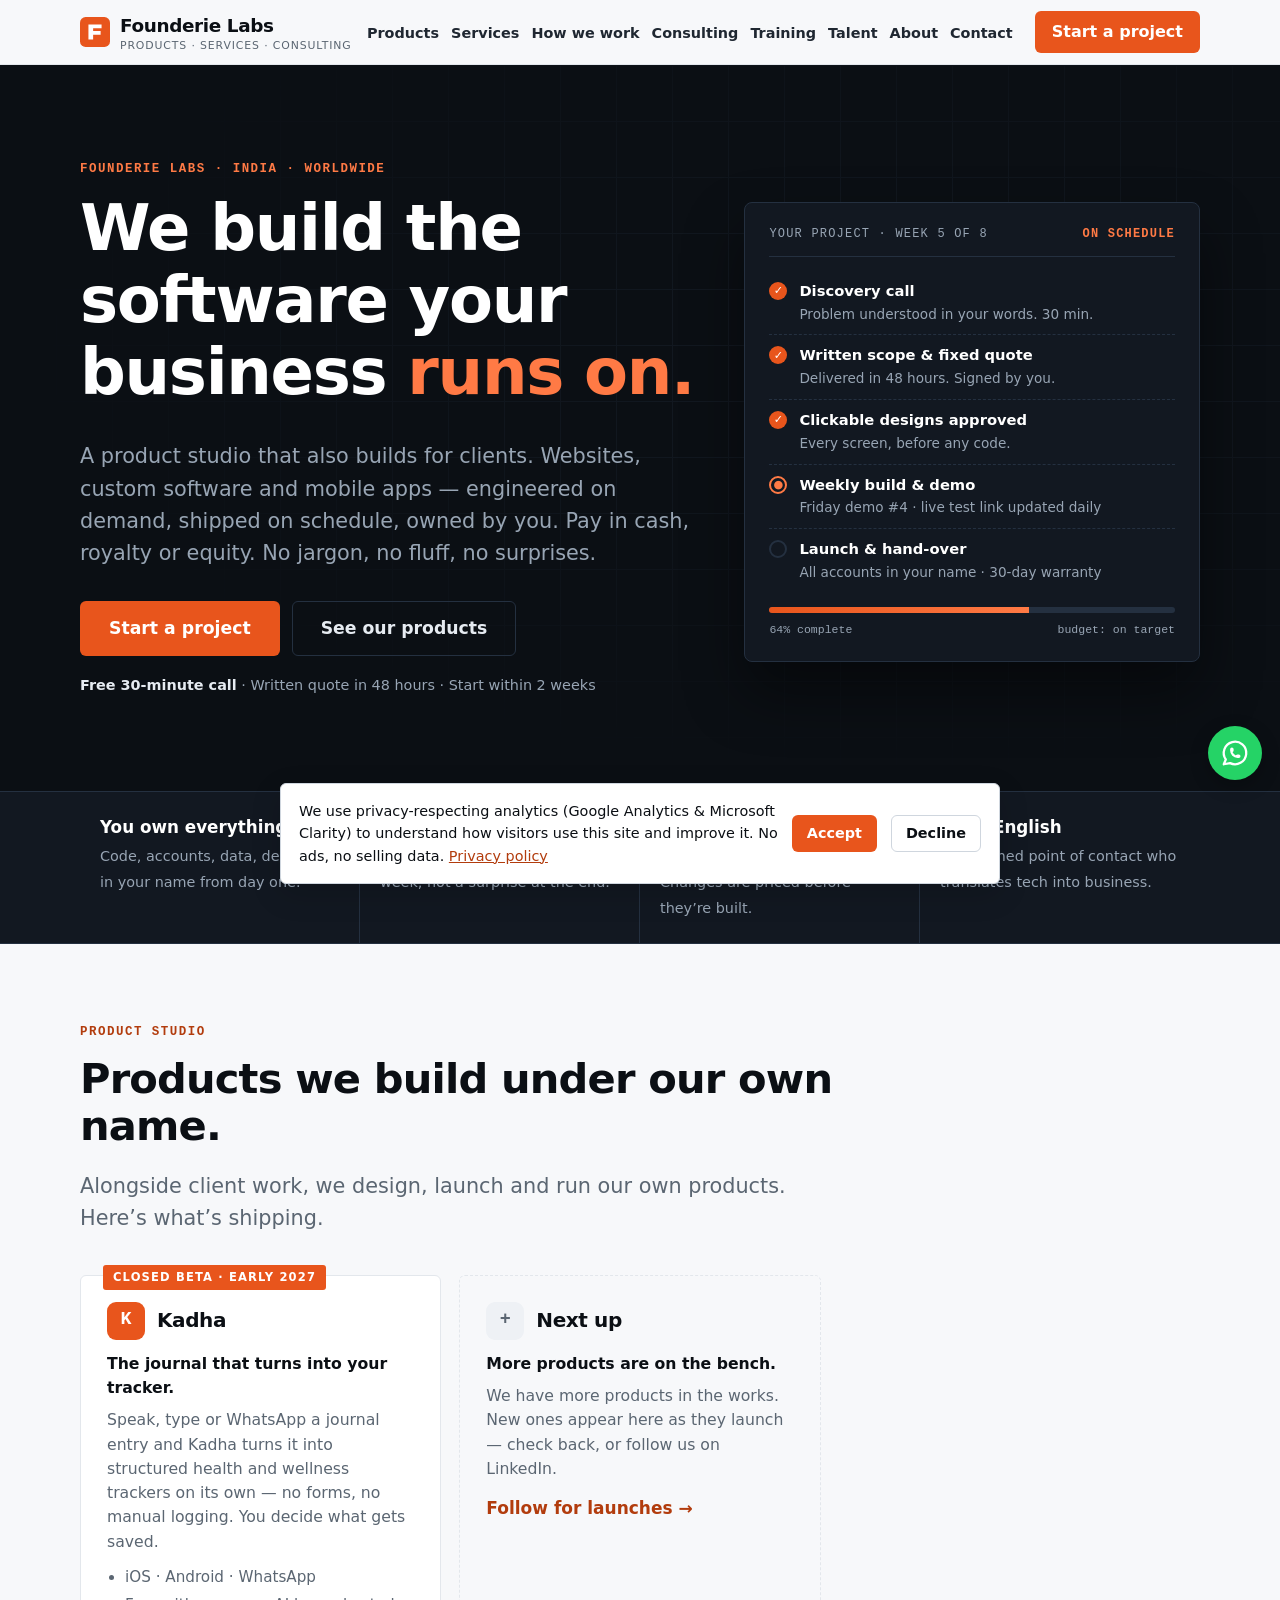
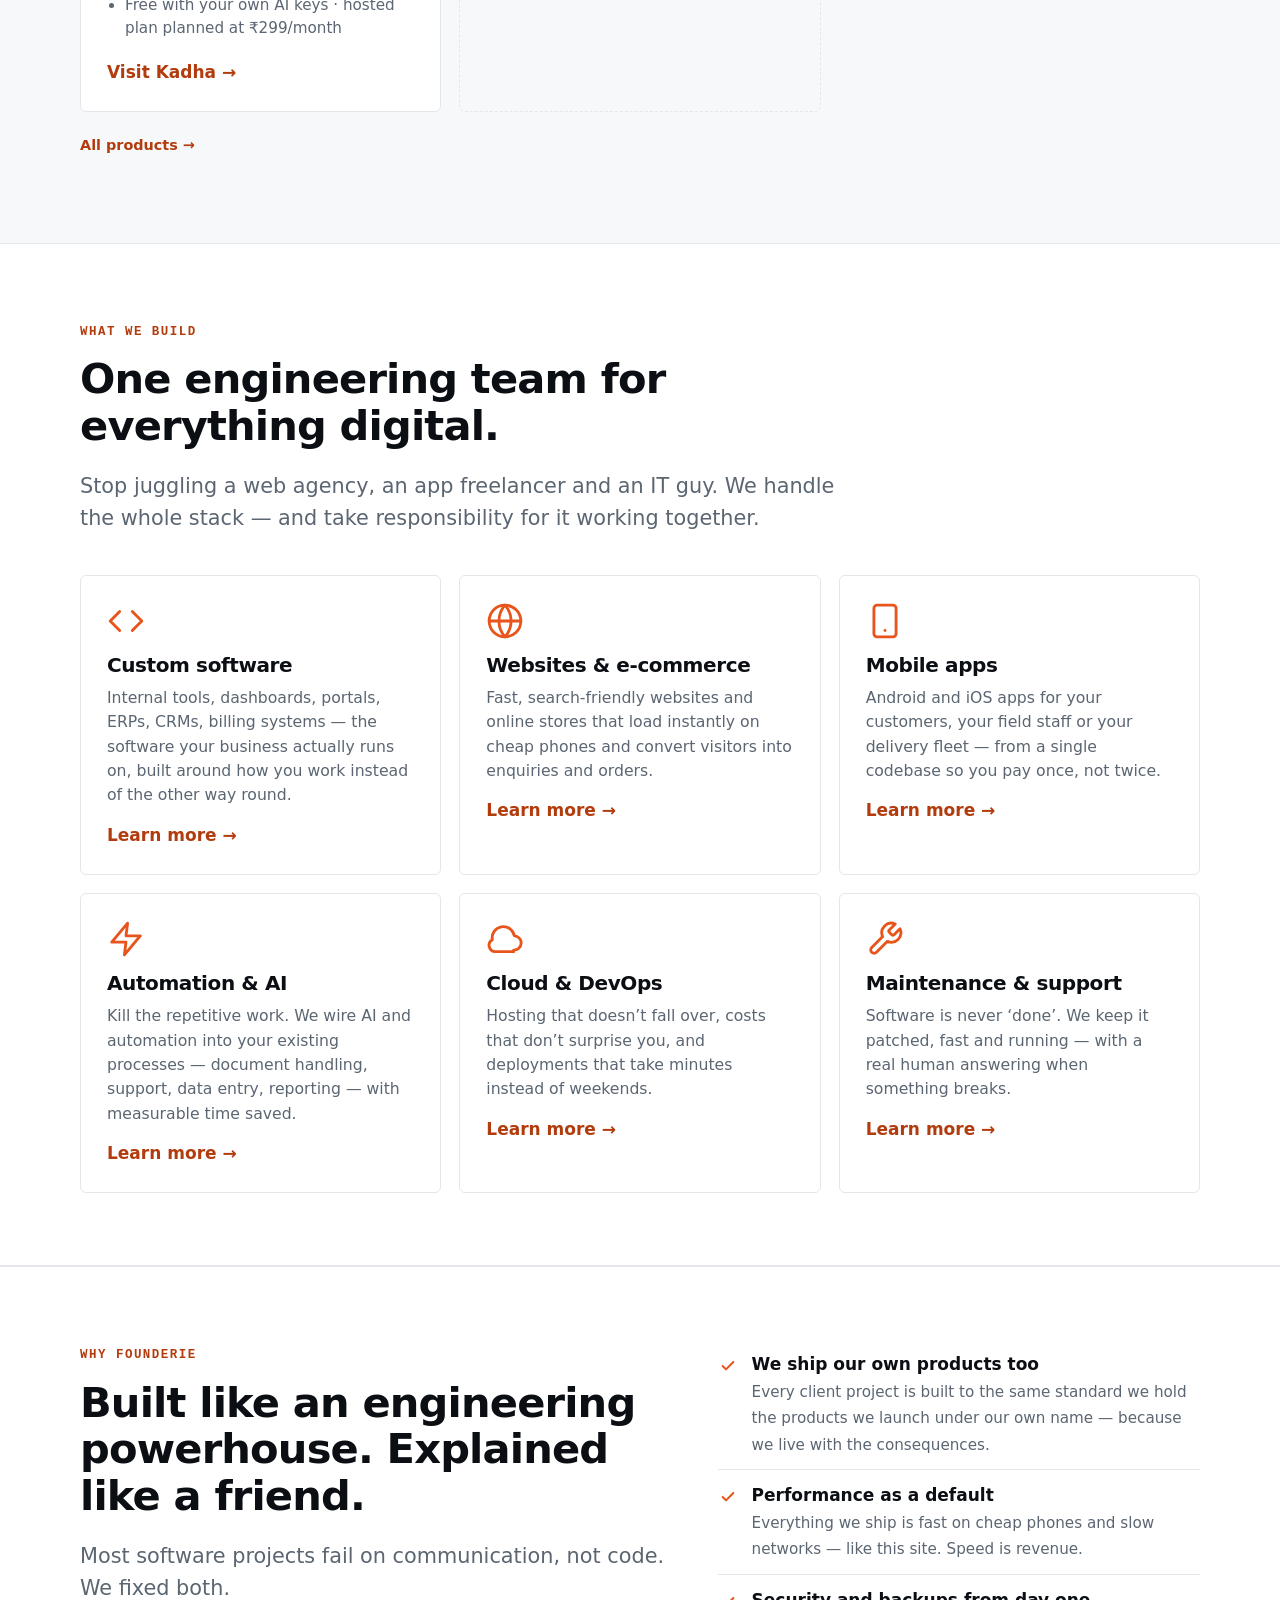
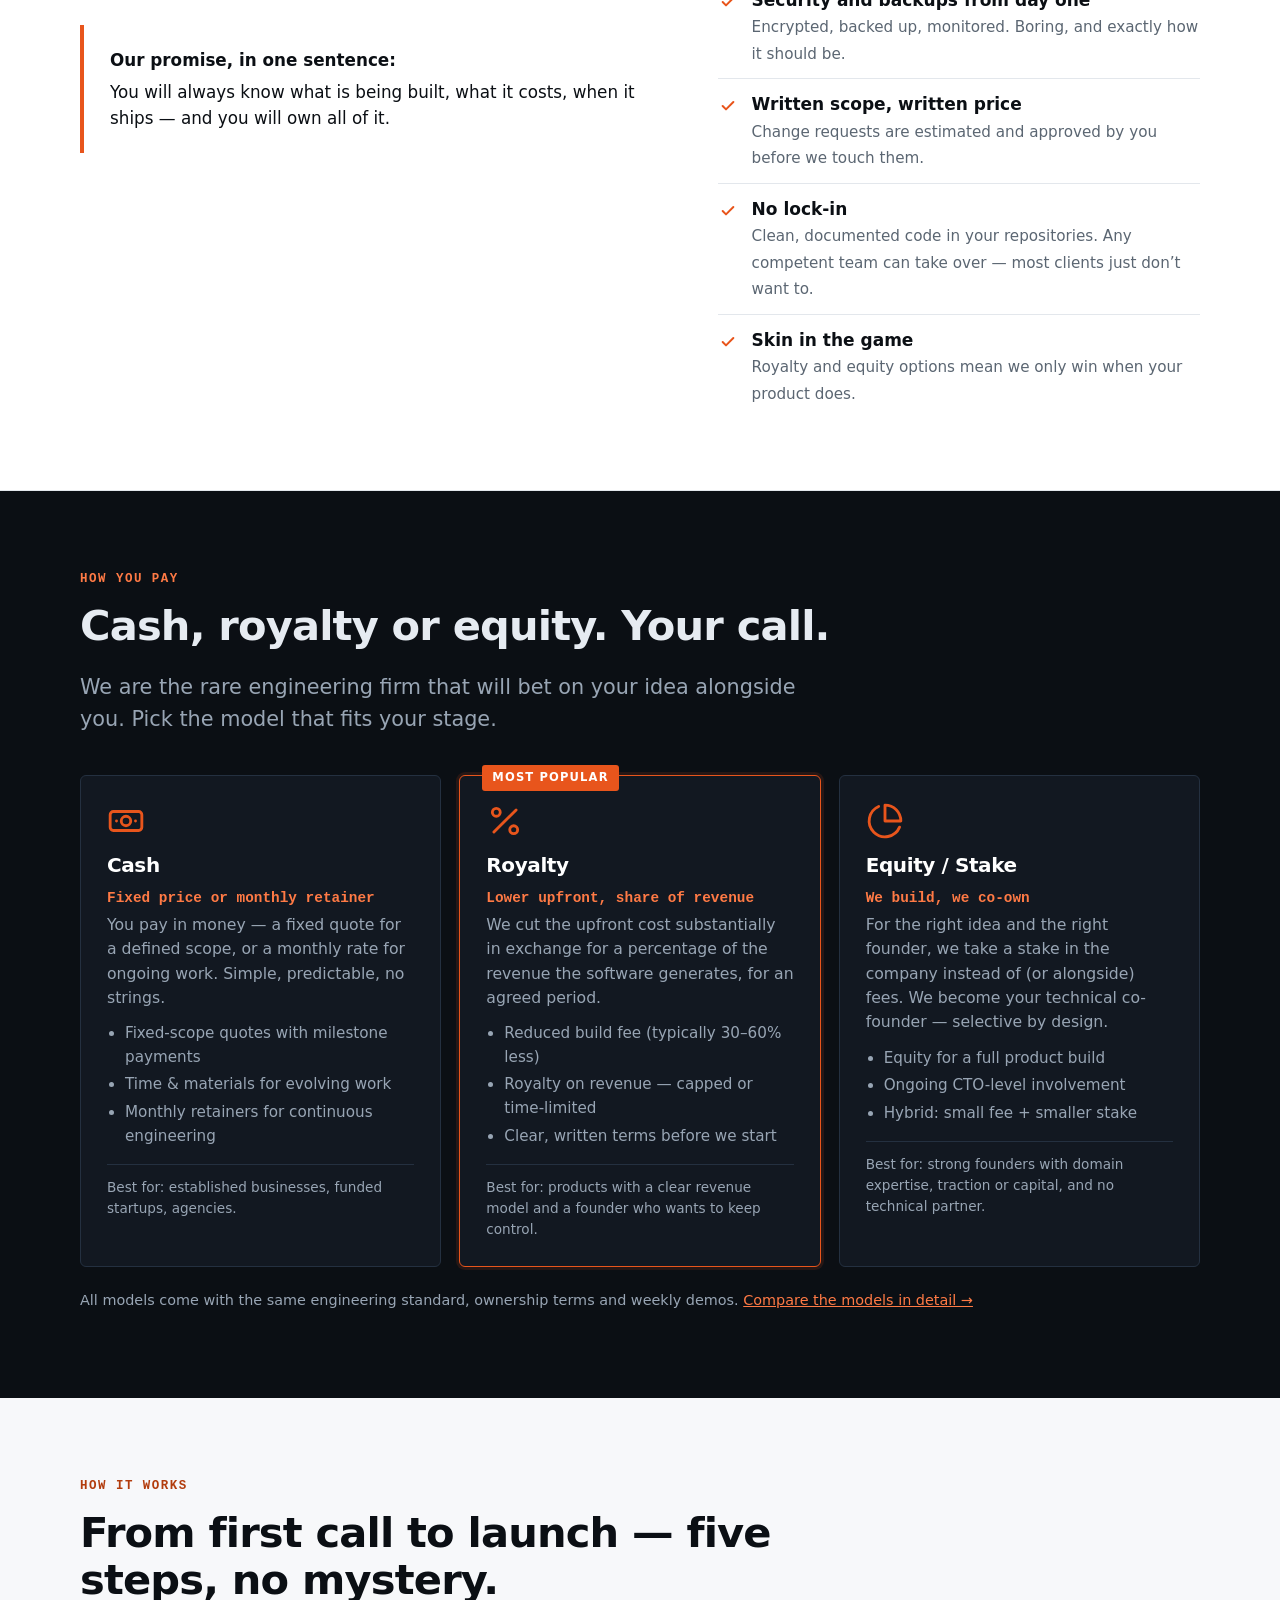
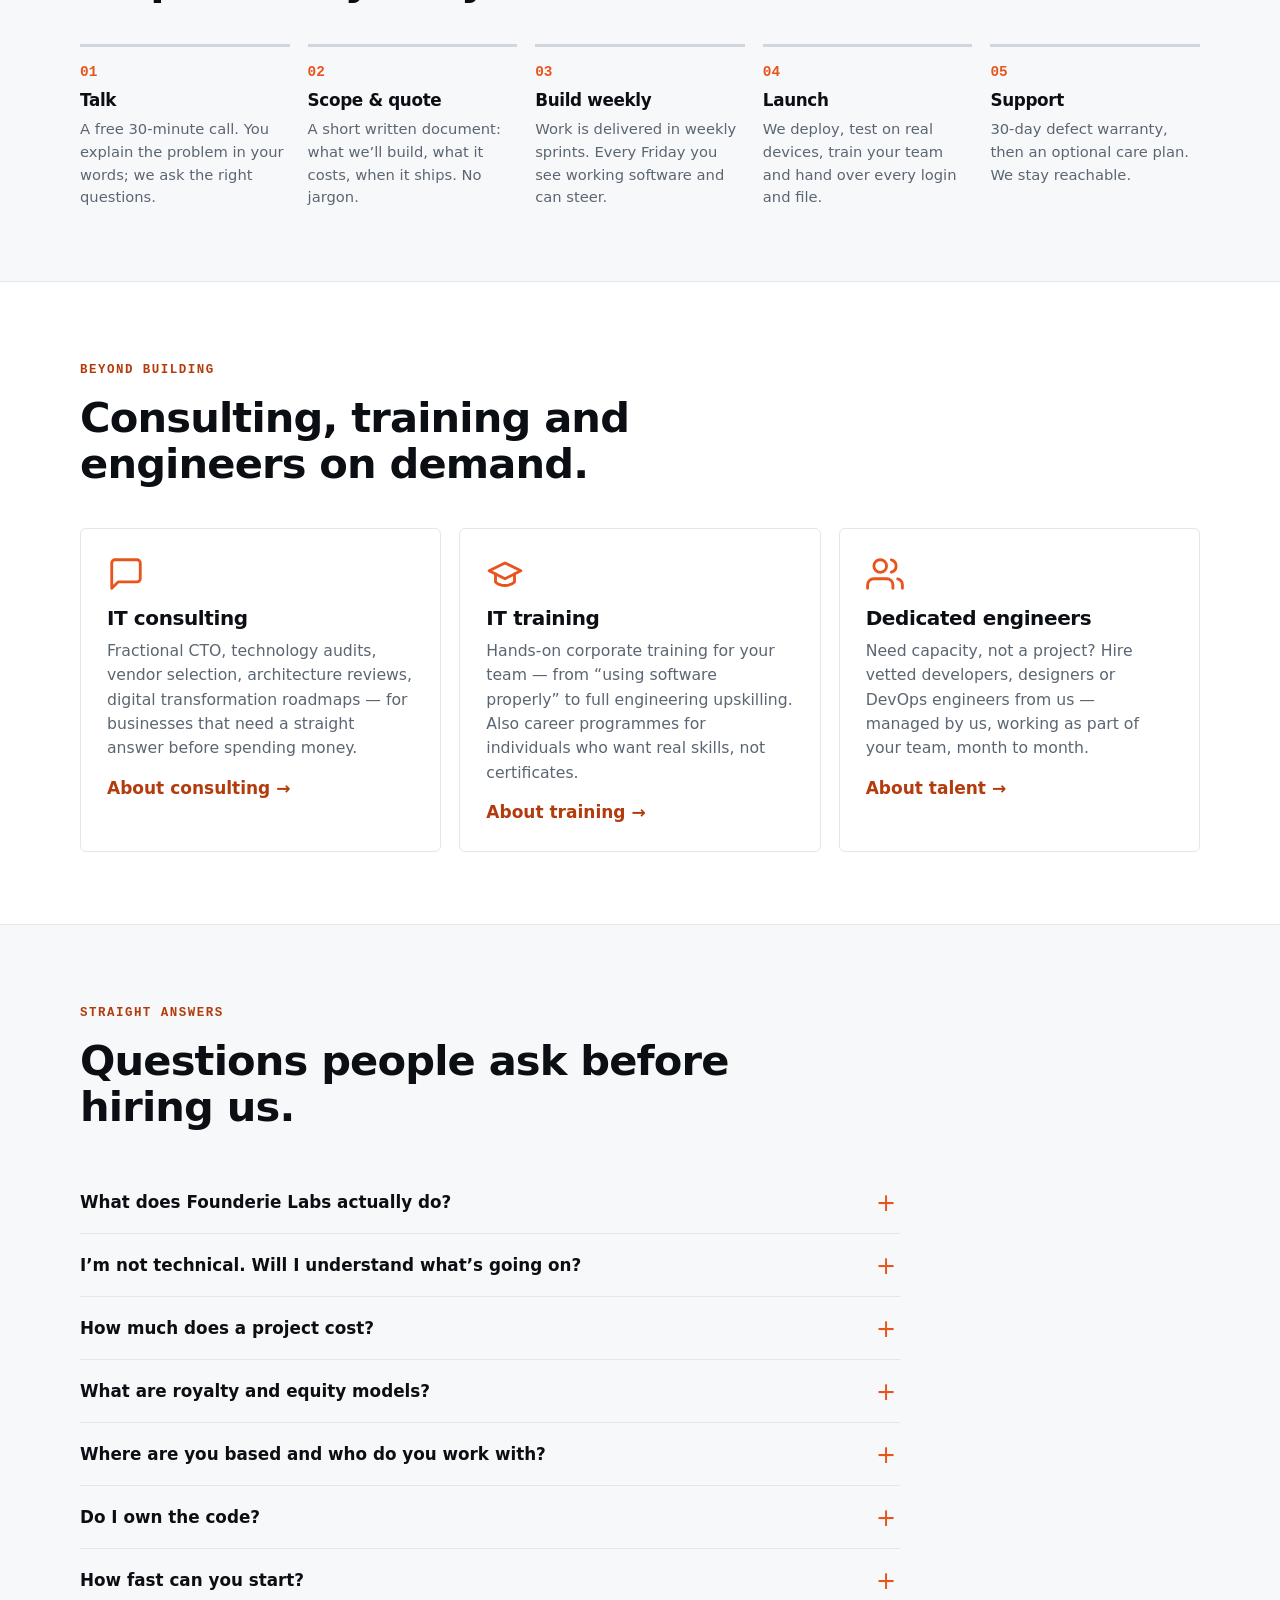
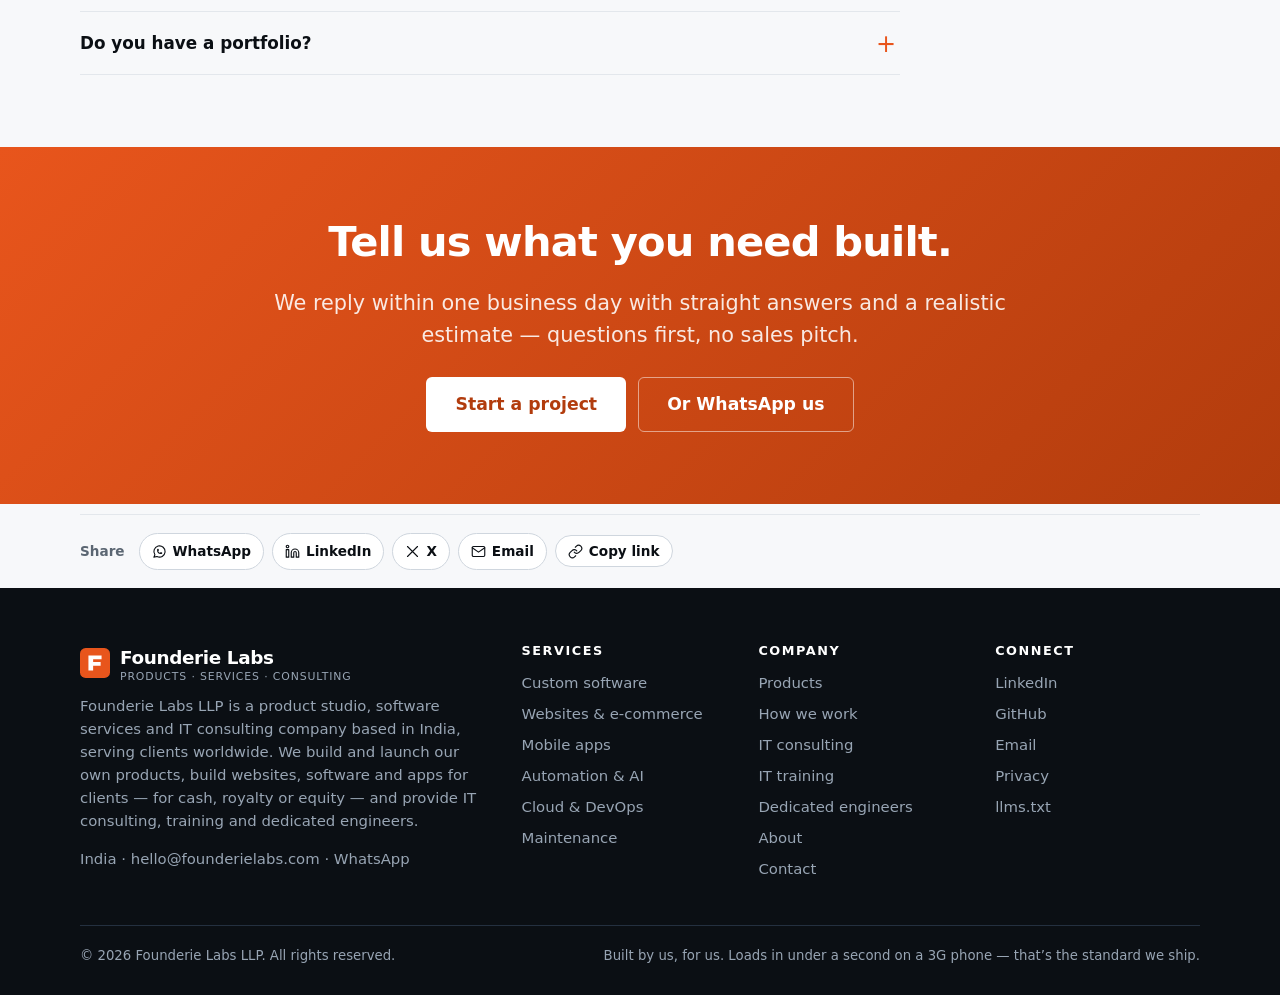
==== commit e253192f: "Home: fix product-section wording" ====
--- a/index.html
+++ b/index.html
@@ -18,7 +18,7 @@
 <link rel="icon" href="/favicon.svg" type="image/svg+xml"><link rel="icon" href="/favicon.ico" sizes="32x32"><link rel="apple-touch-icon" href="/apple-touch-icon.png"><link rel="manifest" href="/site.webmanifest">
 <link rel="preload" href="/site.css?v=20260911" as="style"><link rel="stylesheet" href="/site.css?v=20260911">
 <link rel="dns-prefetch" href="https://www.googletagmanager.com"><link rel="dns-prefetch" href="https://www.clarity.ms">
-<script type="application/ld+json">{"@context":"https://schema.org","@graph":[{"@type":["Organization","ProfessionalService"],"@id":"https://founderie-labs.vercel.app/#org","name":"Founderie Labs","legalName":"Founderie Labs LLP","url":"https://founderie-labs.vercel.app/","logo":"https://founderie-labs.vercel.app/icon-512.png","image":"https://founderie-labs.vercel.app/og.png","description":"Founderie Labs LLP is a product studio, software services and IT consulting company in India serving clients worldwide. We build and launch our own software products, and build custom software, websites, mobile apps, automation and AI, cloud and DevOps for clients — for cash, royalty or equity. Also IT consulting, corporate IT training and dedicated engineers.","slogan":"You bring the idea. We forge the software.","email":"hello@founderielabs.com","telephone":"+91 99999 99999","address":{"@type":"PostalAddress","addressLocality":"India","addressCountry":"IN"},"areaServed":[{"@type":"Country","name":"India"},{"@type":"Country","name":"United States"},{"@type":"Country","name":"United Kingdom"},{"@type":"Country","name":"Canada"},{"@type":"Country","name":"Australia"},{"@type":"Country","name":"United Arab Emirates"},{"@type":"Country","name":"Singapore"},{"@type":"Country","name":"Germany"},{"@type":"Place","name":"Worldwide (remote)"}],"foundingLocation":{"@type":"Country","name":"India"},"knowsAbout":["Product development","Custom software development","Web development","Mobile app development","IT consulting","IT training","Staff augmentation","Cloud computing","DevOps","AI integration","Process automation"],"sameAs":["https://www.linkedin.com/company/founderie-labs","https://github.com/founderie-labs"],"contactPoint":[{"@type":"ContactPoint","contactType":"sales","email":"hello@founderielabs.com","telephone":"+91 99999 99999","availableLanguage":["English","Hindi"],"areaServed":"Worldwide"}],"priceRange":"$$","hasOfferCatalog":{"@type":"OfferCatalog","name":"Services","itemListElement":[{"@type":"Offer","itemOffered":{"@type":"Service","name":"Custom software development","url":"https://founderie-labs.vercel.app/services#software"}},{"@type":"Offer","itemOffered":{"@type":"Service","name":"Website and e-commerce development","url":"https://founderie-labs.vercel.app/services#web"}},{"@type":"Offer","itemOffered":{"@type":"Service","name":"Mobile app development","url":"https://founderie-labs.vercel.app/services#apps"}},{"@type":"Offer","itemOffered":{"@type":"Service","name":"Automation and AI integration","url":"https://founderie-labs.vercel.app/services#automation"}},{"@type":"Offer","itemOffered":{"@type":"Service","name":"Cloud and DevOps","url":"https://founderie-labs.vercel.app/services#cloud"}},{"@type":"Offer","itemOffered":{"@type":"Service","name":"Software maintenance and support","url":"https://founderie-labs.vercel.app/services#care"}},{"@type":"Offer","itemOffered":{"@type":"Service","name":"IT consulting","url":"https://founderie-labs.vercel.app/consulting"}},{"@type":"Offer","itemOffered":{"@type":"Service","name":"IT training","url":"https://founderie-labs.vercel.app/training"}},{"@type":"Offer","itemOffered":{"@type":"Service","name":"Dedicated engineers and staff augmentation","url":"https://founderie-labs.vercel.app/talent"}}]}},{"@type":"WebSite","@id":"https://founderie-labs.vercel.app/#website","url":"https://founderie-labs.vercel.app/","name":"Founderie Labs","publisher":{"@id":"https://founderie-labs.vercel.app/#org"},"inLanguage":"en"},{"@type":"WebPage","@id":"https://founderie-labs.vercel.app#webpage","url":"https://founderie-labs.vercel.app","name":"Founderie Labs — Product Studio, Software Development & IT Consulting | India, Worldwide","description":"Founderie Labs is a product studio, software services and IT consulting company. We build our own products, and build websites, custom software and mobile apps for clients — for cash, royalty or equity. Based in India, serving clients worldwide.","isPartOf":{"@id":"https://founderie-labs.vercel.app/#website"},"about":{"@id":"https://founderie-labs.vercel.app/#org"},"inLanguage":"en","dateModified":"2026-09-05"},{"@type":"BreadcrumbList","itemListElement":[{"@type":"ListItem","position":1,"name":"Home","item":"https://founderie-labs.vercel.app/"}]},{"@type":"FAQPage","mainEntity":[{"@type":"Question","name":"What does Founderie Labs actually do?","acceptedAnswer":{"@type":"Answer","text":"Three things, one company. We are a product studio that designs, builds and launches our own software products; a services team that builds websites, custom software and mobile apps for clients; and an IT consultancy that advises on technology decisions, trains teams and supplies dedicated engineers. You describe the outcome you need — we design, build, launch and maintain the technology."}},{"@type":"Question","name":"I’m not technical. Will I understand what’s going on?","acceptedAnswer":{"@type":"Answer","text":"Yes — that is the job. You get one named point of contact who explains everything in plain business terms, a written scope you can actually read, and a working demo every week. You never need to know what a database is to know your project is on track."}},{"@type":"Question","name":"How much does a project cost?","acceptedAnswer":{"@type":"Answer","text":"Small websites start in the low thousands of US dollars (or the equivalent in INR); custom software and apps typically range from a few thousand to tens of thousands depending on scope. After a free 30-minute call we send a written estimate with options. We also offer royalty and equity models that reduce or replace the upfront cost."}},{"@type":"Question","name":"What are royalty and equity models?","acceptedAnswer":{"@type":"Answer","text":"Instead of paying the full fee in cash, you can pay a reduced fee plus a percentage of the revenue the software earns (royalty), or give Founderie Labs a stake in your company (equity). We accept these selectively, for ideas and founders we believe in, with clear written terms."}},{"@type":"Question","name":"Where are you based and who do you work with?","acceptedAnswer":{"@type":"Answer","text":"Founderie Labs LLP is registered in India and works remotely with clients in India, the United States, the United Kingdom, Europe, the Middle East, Singapore and Australia. We overlap working hours with your time zone and communicate over email, WhatsApp, video calls or whatever you already use."}},{"@type":"Question","name":"Do I own the code?","acceptedAnswer":{"@type":"Answer","text":"Yes. All code, designs, accounts and data are in your name and handed over with documentation. You are never locked in to us."}},{"@type":"Question","name":"How fast can you start?","acceptedAnswer":{"@type":"Answer","text":"Usually within one to two weeks of agreeing the scope. Urgent fixes and consulting can start within days."}},{"@type":"Question","name":"Do you have a portfolio?","acceptedAnswer":{"@type":"Answer","text":"Founderie Labs is a new company founded by experienced engineers, so we don’t yet publish client case studies. Instead we back our work with guarantees: written scope and price, weekly demos, full ownership, and a 30-day post-launch defect warranty. Ask us for a technical conversation — it tells you more than a logo wall would."}}]}]}</script>
+<script type="application/ld+json">{"@context":"https://schema.org","@graph":[{"@type":["Organization","ProfessionalService"],"@id":"https://founderie-labs.vercel.app/#org","name":"Founderie Labs","legalName":"Founderie Labs LLP","url":"https://founderie-labs.vercel.app/","logo":"https://founderie-labs.vercel.app/icon-512.png","image":"https://founderie-labs.vercel.app/og.png","description":"Founderie Labs LLP is a product studio, software services and IT consulting company in India serving clients worldwide. We build and launch our own software products, and build custom software, websites, mobile apps, automation and AI, cloud and DevOps for clients — for cash, royalty or equity. Also IT consulting, corporate IT training and dedicated engineers.","slogan":"You bring the idea. We forge the software.","email":"hello@founderielabs.com","telephone":"+91 99999 99999","address":{"@type":"PostalAddress","addressLocality":"India","addressCountry":"IN"},"areaServed":[{"@type":"Country","name":"India"},{"@type":"Country","name":"United States"},{"@type":"Country","name":"United Kingdom"},{"@type":"Country","name":"Canada"},{"@type":"Country","name":"Australia"},{"@type":"Country","name":"United Arab Emirates"},{"@type":"Country","name":"Singapore"},{"@type":"Country","name":"Germany"},{"@type":"Place","name":"Worldwide (remote)"}],"foundingLocation":{"@type":"Country","name":"India"},"knowsAbout":["Product development","Custom software development","Web development","Mobile app development","IT consulting","IT training","Staff augmentation","Cloud computing","DevOps","AI integration","Process automation"],"sameAs":["https://www.linkedin.com/company/founderie-labs","https://github.com/founderie-labs"],"contactPoint":[{"@type":"ContactPoint","contactType":"sales","email":"hello@founderielabs.com","telephone":"+91 99999 99999","availableLanguage":["English","Hindi"],"areaServed":"Worldwide"}],"priceRange":"$$","hasOfferCatalog":{"@type":"OfferCatalog","name":"Services","itemListElement":[{"@type":"Offer","itemOffered":{"@type":"Service","name":"Custom software development","url":"https://founderie-labs.vercel.app/services#software"}},{"@type":"Offer","itemOffered":{"@type":"Service","name":"Website and e-commerce development","url":"https://founderie-labs.vercel.app/services#web"}},{"@type":"Offer","itemOffered":{"@type":"Service","name":"Mobile app development","url":"https://founderie-labs.vercel.app/services#apps"}},{"@type":"Offer","itemOffered":{"@type":"Service","name":"Automation and AI integration","url":"https://founderie-labs.vercel.app/services#automation"}},{"@type":"Offer","itemOffered":{"@type":"Service","name":"Cloud and DevOps","url":"https://founderie-labs.vercel.app/services#cloud"}},{"@type":"Offer","itemOffered":{"@type":"Service","name":"Software maintenance and support","url":"https://founderie-labs.vercel.app/services#care"}},{"@type":"Offer","itemOffered":{"@type":"Service","name":"IT consulting","url":"https://founderie-labs.vercel.app/consulting"}},{"@type":"Offer","itemOffered":{"@type":"Service","name":"IT training","url":"https://founderie-labs.vercel.app/training"}},{"@type":"Offer","itemOffered":{"@type":"Service","name":"Dedicated engineers and staff augmentation","url":"https://founderie-labs.vercel.app/talent"}}]}},{"@type":"WebSite","@id":"https://founderie-labs.vercel.app/#website","url":"https://founderie-labs.vercel.app/","name":"Founderie Labs","publisher":{"@id":"https://founderie-labs.vercel.app/#org"},"inLanguage":"en"},{"@type":"WebPage","@id":"https://founderie-labs.vercel.app#webpage","url":"https://founderie-labs.vercel.app","name":"Founderie Labs — Product Studio, Software Development & IT Consulting | India, Worldwide","description":"Founderie Labs is a product studio, software services and IT consulting company. We build our own products, and build websites, custom software and mobile apps for clients — for cash, royalty or equity. Based in India, serving clients worldwide.","isPartOf":{"@id":"https://founderie-labs.vercel.app/#website"},"about":{"@id":"https://founderie-labs.vercel.app/#org"},"inLanguage":"en","dateModified":"2026-09-05"},{"@type":"BreadcrumbList","itemListElement":[{"@type":"ListItem","position":1,"name":"Home","item":"https://founderie-labs.vercel.app/"}]},{"@type":"FAQPage","mainEntity":[{"@type":"Question","name":"What does Founderie Labs actually do?","acceptedAnswer":{"@type":"Answer","text":"Three things, one company. We are a product studio that designs, builds and launches our own software products; a services team that builds websites, custom software and mobile apps for clients; and an IT consultancy that advises on technology decisions, trains teams and supplies dedicated engineers. You describe the outcome you need — we design, build, launch and maintain the technology."}},{"@type":"Question","name":"I’m not technical. Will I understand what’s going on?","acceptedAnswer":{"@type":"Answer","text":"Yes — that is the job. You get one named point of contact who explains everything in plain business terms, a written scope you can actually read, and a working demo every week. You never need to know what a database is to know your project is on track."}},{"@type":"Question","name":"How much does a project cost?","acceptedAnswer":{"@type":"Answer","text":"Small websites start in the low thousands of US dollars (or the equivalent in INR); custom software and apps typically range from a few thousand to tens of thousands depending on scope. After a free 30-minute call we send a written estimate with options. We also offer royalty and equity models that reduce or replace the upfront cost."}},{"@type":"Question","name":"What are royalty and equity models?","acceptedAnswer":{"@type":"Answer","text":"Instead of paying the full fee in cash, you can pay a reduced fee plus a percentage of the revenue the software earns (royalty), or give Founderie Labs a stake in your company (equity). We accept these selectively, for ideas and founders we believe in, with clear written terms."}},{"@type":"Question","name":"Where are you based and who do you work with?","acceptedAnswer":{"@type":"Answer","text":"Founderie Labs LLP is registered in India and works remotely with clients in India, the United States, the United Kingdom, Europe, the Middle East, Singapore and Australia. We overlap working hours with your time zone and communicate over email, WhatsApp, video calls or whatever you already use."}},{"@type":"Question","name":"Do I own the code?","acceptedAnswer":{"@type":"Answer","text":"Yes. All code, designs, accounts and data are in your name and handed over with documentation. You are never locked in to us."}},{"@type":"Question","name":"How fast can you start?","acceptedAnswer":{"@type":"Answer","text":"Usually within one to two weeks of agreeing the scope. Urgent fixes and consulting can start within days."}},{"@type":"Question","name":"Do you have a portfolio?","acceptedAnswer":{"@type":"Answer","text":"Founderie Labs is a young company founded by experienced engineers, so we don’t yet publish client case studies. What we can show you is our own work: our products (starting with Kadha) are built by the same team, to the same standard. Beyond that we back our work with guarantees: written scope and price, weekly demos, full ownership, and a 30-day post-launch defect warranty. Ask us for a technical conversation — it tells you more than a logo wall would."}}]}]}</script>
 <script>window.FL_CONFIG={ga4:"G-XXXXXXXXXX",clarity:"xxxxxxxxxx",formEndpoint:"",formKey:"",email:"hello@founderielabs.com",debug:false};</script>
 </head>
 <body>
@@ -53,7 +53,7 @@
 <div class="facts dark"><div class="wrap"><ul><li><b>You own everything</b><span>Code, accounts, data, designs — in your name from day one.</span></li><li><b>Weekly demos</b><span>See working software every week, not a surprise at the end.</span></li><li><b>Fixed-scope quotes</b><span>Written scope, written price. Changes are priced before they’re built.</span></li><li><b>Plain English</b><span>One named point of contact who translates tech into business.</span></li></ul></div></div>
 
 <section id="products"><div class="wrap">
-  <div class="sec-head"><span class="eyebrow">Product studio</span><h2>Products we build under our own name.</h2><p class="lead">Alongside client work, we design, launch and run independent products. Each gets its own site; this is the running list.</p></div>
+  <div class="sec-head"><span class="eyebrow">Product studio</span><h2>Products we build under our own name.</h2><p class="lead">Alongside client work, we design, launch and run our own products. Here’s what’s shipping.</p></div>
   <div class="grid g3">
 <!-- ===== PRODUCTS: copy one <div class="card product"> block per product. Keep this list in sync with products.html ===== -->
    <div class="card product"><span class="tag">Closed beta · early 2027</span>
@@ -66,7 +66,7 @@
    <div class="card product soon">
     <div class="p-head"><span class="p-logo" aria-hidden="true">+</span><h3>Next up</h3></div>
     <p class="p-tag">More products are on the bench.</p>
-    <p>We launch independent products under our own name, each with its own site. New ones appear here as they ship — check back, or follow us on LinkedIn.</p>
+    <p>We have more products in the works. New ones appear here as they launch — check back, or follow us on LinkedIn.</p>
     <a class="more" href="https://www.linkedin.com/company/founderie-labs" rel="noopener" data-track="product_follow">Follow for launches →</a>
    </div>
 <!-- ===== /PRODUCTS ===== -->
@@ -115,7 +115,7 @@
 
 <section id="faq"><div class="wrap">
   <div class="sec-head"><span class="eyebrow">Straight answers</span><h2>Questions people ask before hiring us.</h2></div>
-  <div class="faq"><details><summary>What does Founderie Labs actually do?</summary><p>Three things, one company. We are a product studio that designs, builds and launches our own software products; a services team that builds websites, custom software and mobile apps for clients; and an IT consultancy that advises on technology decisions, trains teams and supplies dedicated engineers. You describe the outcome you need — we design, build, launch and maintain the technology.</p></details><details><summary>I’m not technical. Will I understand what’s going on?</summary><p>Yes — that is the job. You get one named point of contact who explains everything in plain business terms, a written scope you can actually read, and a working demo every week. You never need to know what a database is to know your project is on track.</p></details><details><summary>How much does a project cost?</summary><p>Small websites start in the low thousands of US dollars (or the equivalent in INR); custom software and apps typically range from a few thousand to tens of thousands depending on scope. After a free 30-minute call we send a written estimate with options. We also offer royalty and equity models that reduce or replace the upfront cost.</p></details><details><summary>What are royalty and equity models?</summary><p>Instead of paying the full fee in cash, you can pay a reduced fee plus a percentage of the revenue the software earns (royalty), or give Founderie Labs a stake in your company (equity). We accept these selectively, for ideas and founders we believe in, with clear written terms.</p></details><details><summary>Where are you based and who do you work with?</summary><p>Founderie Labs LLP is registered in India and works remotely with clients in India, the United States, the United Kingdom, Europe, the Middle East, Singapore and Australia. We overlap working hours with your time zone and communicate over email, WhatsApp, video calls or whatever you already use.</p></details><details><summary>Do I own the code?</summary><p>Yes. All code, designs, accounts and data are in your name and handed over with documentation. You are never locked in to us.</p></details><details><summary>How fast can you start?</summary><p>Usually within one to two weeks of agreeing the scope. Urgent fixes and consulting can start within days.</p></details><details><summary>Do you have a portfolio?</summary><p>Founderie Labs is a new company founded by experienced engineers, so we don’t yet publish client case studies. Instead we back our work with guarantees: written scope and price, weekly demos, full ownership, and a 30-day post-launch defect warranty. Ask us for a technical conversation — it tells you more than a logo wall would.</p></details></div>
+  <div class="faq"><details><summary>What does Founderie Labs actually do?</summary><p>Three things, one company. We are a product studio that designs, builds and launches our own software products; a services team that builds websites, custom software and mobile apps for clients; and an IT consultancy that advises on technology decisions, trains teams and supplies dedicated engineers. You describe the outcome you need — we design, build, launch and maintain the technology.</p></details><details><summary>I’m not technical. Will I understand what’s going on?</summary><p>Yes — that is the job. You get one named point of contact who explains everything in plain business terms, a written scope you can actually read, and a working demo every week. You never need to know what a database is to know your project is on track.</p></details><details><summary>How much does a project cost?</summary><p>Small websites start in the low thousands of US dollars (or the equivalent in INR); custom software and apps typically range from a few thousand to tens of thousands depending on scope. After a free 30-minute call we send a written estimate with options. We also offer royalty and equity models that reduce or replace the upfront cost.</p></details><details><summary>What are royalty and equity models?</summary><p>Instead of paying the full fee in cash, you can pay a reduced fee plus a percentage of the revenue the software earns (royalty), or give Founderie Labs a stake in your company (equity). We accept these selectively, for ideas and founders we believe in, with clear written terms.</p></details><details><summary>Where are you based and who do you work with?</summary><p>Founderie Labs LLP is registered in India and works remotely with clients in India, the United States, the United Kingdom, Europe, the Middle East, Singapore and Australia. We overlap working hours with your time zone and communicate over email, WhatsApp, video calls or whatever you already use.</p></details><details><summary>Do I own the code?</summary><p>Yes. All code, designs, accounts and data are in your name and handed over with documentation. You are never locked in to us.</p></details><details><summary>How fast can you start?</summary><p>Usually within one to two weeks of agreeing the scope. Urgent fixes and consulting can start within days.</p></details><details><summary>Do you have a portfolio?</summary><p>Founderie Labs is a young company founded by experienced engineers, so we don’t yet publish client case studies. What we can show you is our own work: our products (starting with Kadha) are built by the same team, to the same standard. Beyond that we back our work with guarantees: written scope and price, weekly demos, full ownership, and a 30-day post-launch defect warranty. Ask us for a technical conversation — it tells you more than a logo wall would.</p></details></div>
 </div></section>
 <section class="cta-band" id="cta"><div class="wrap">
   <h2>Tell us what you need built.</h2><p class="lead">We reply within one business day with straight answers and a realistic estimate — questions first, no sales pitch.</p>
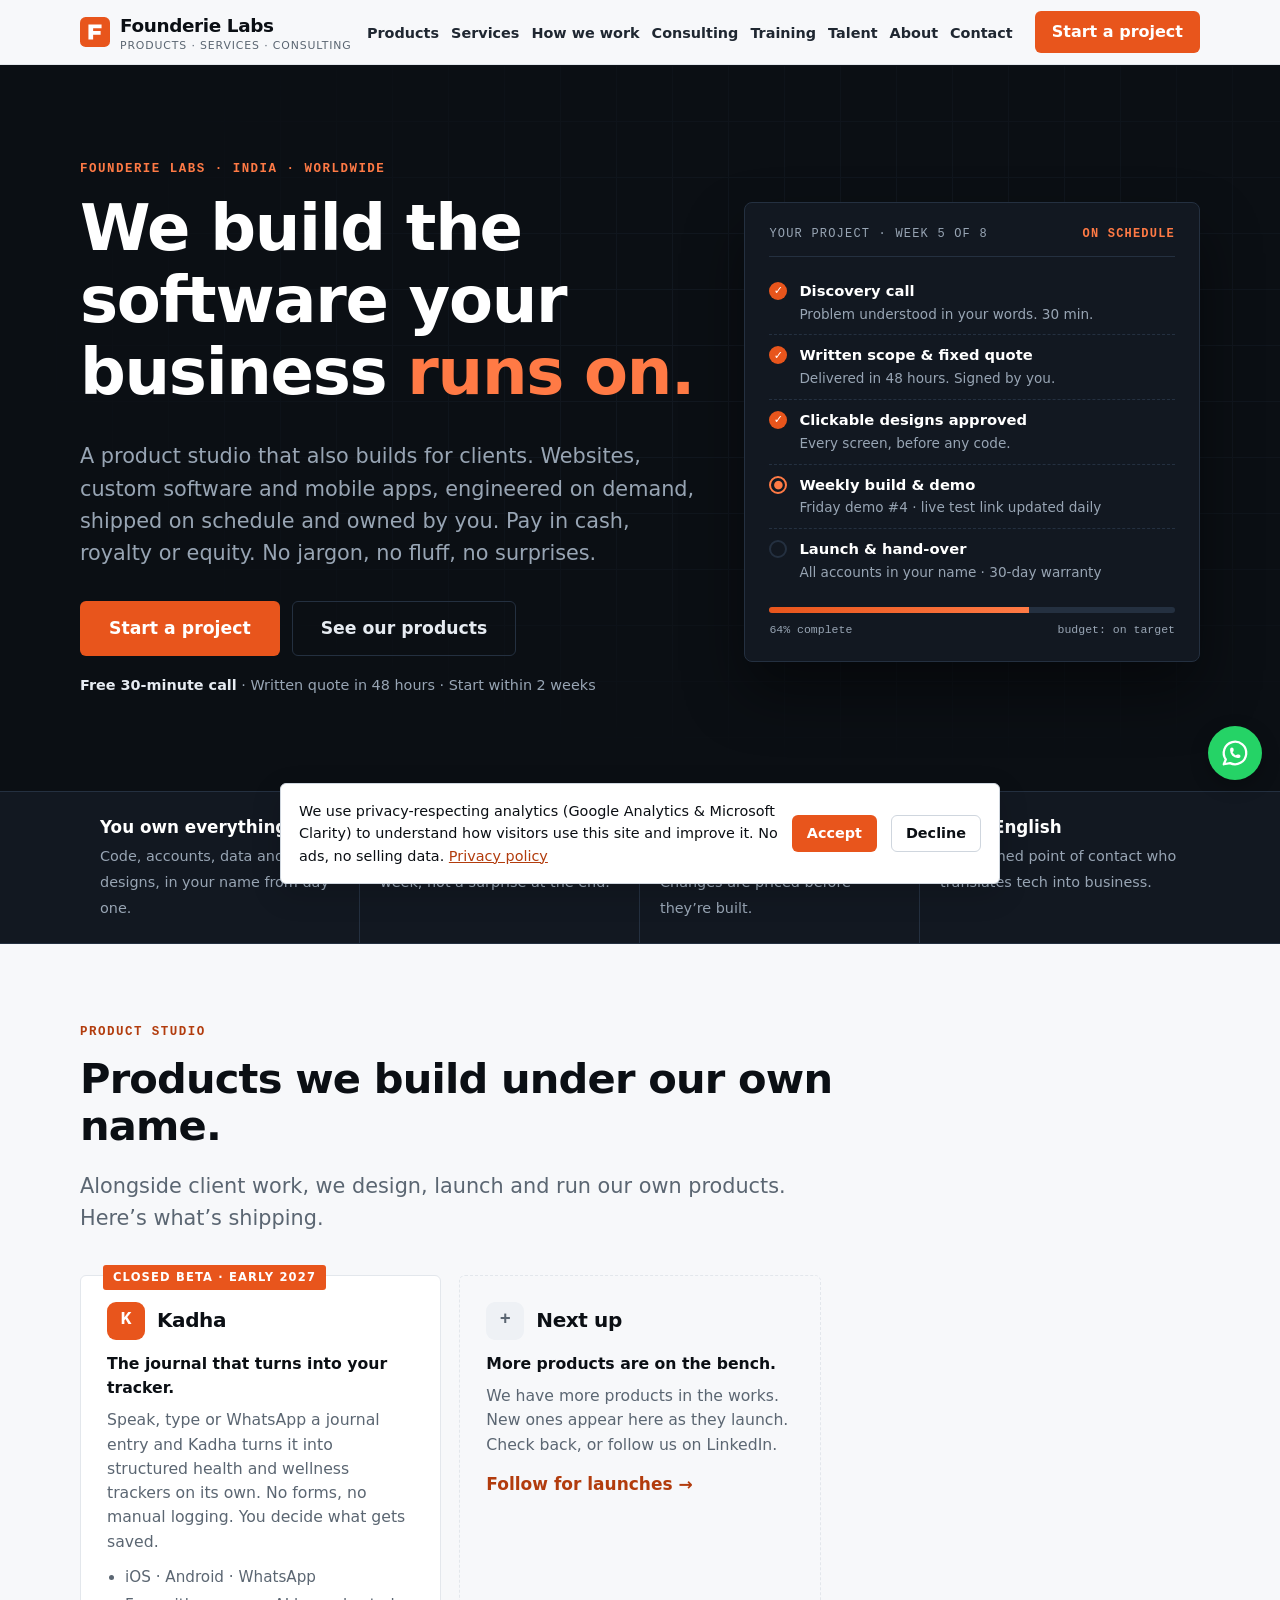
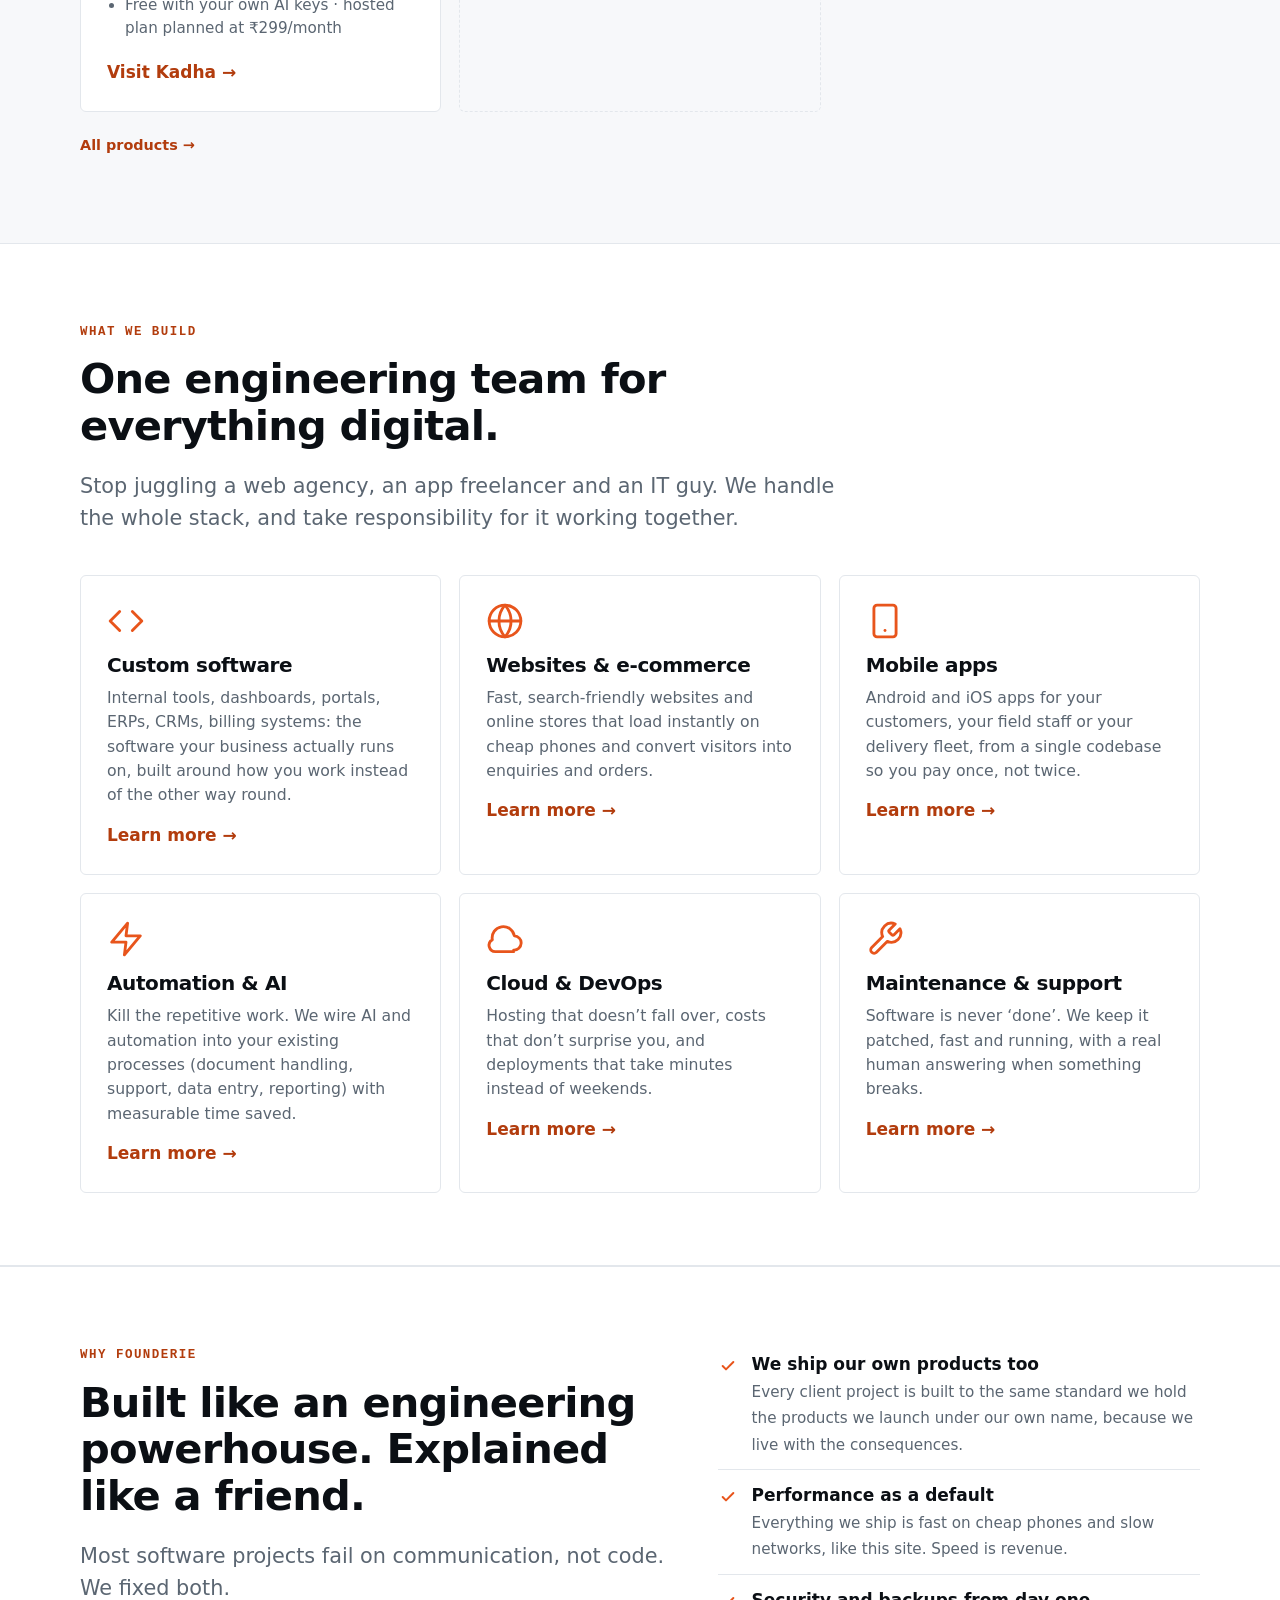
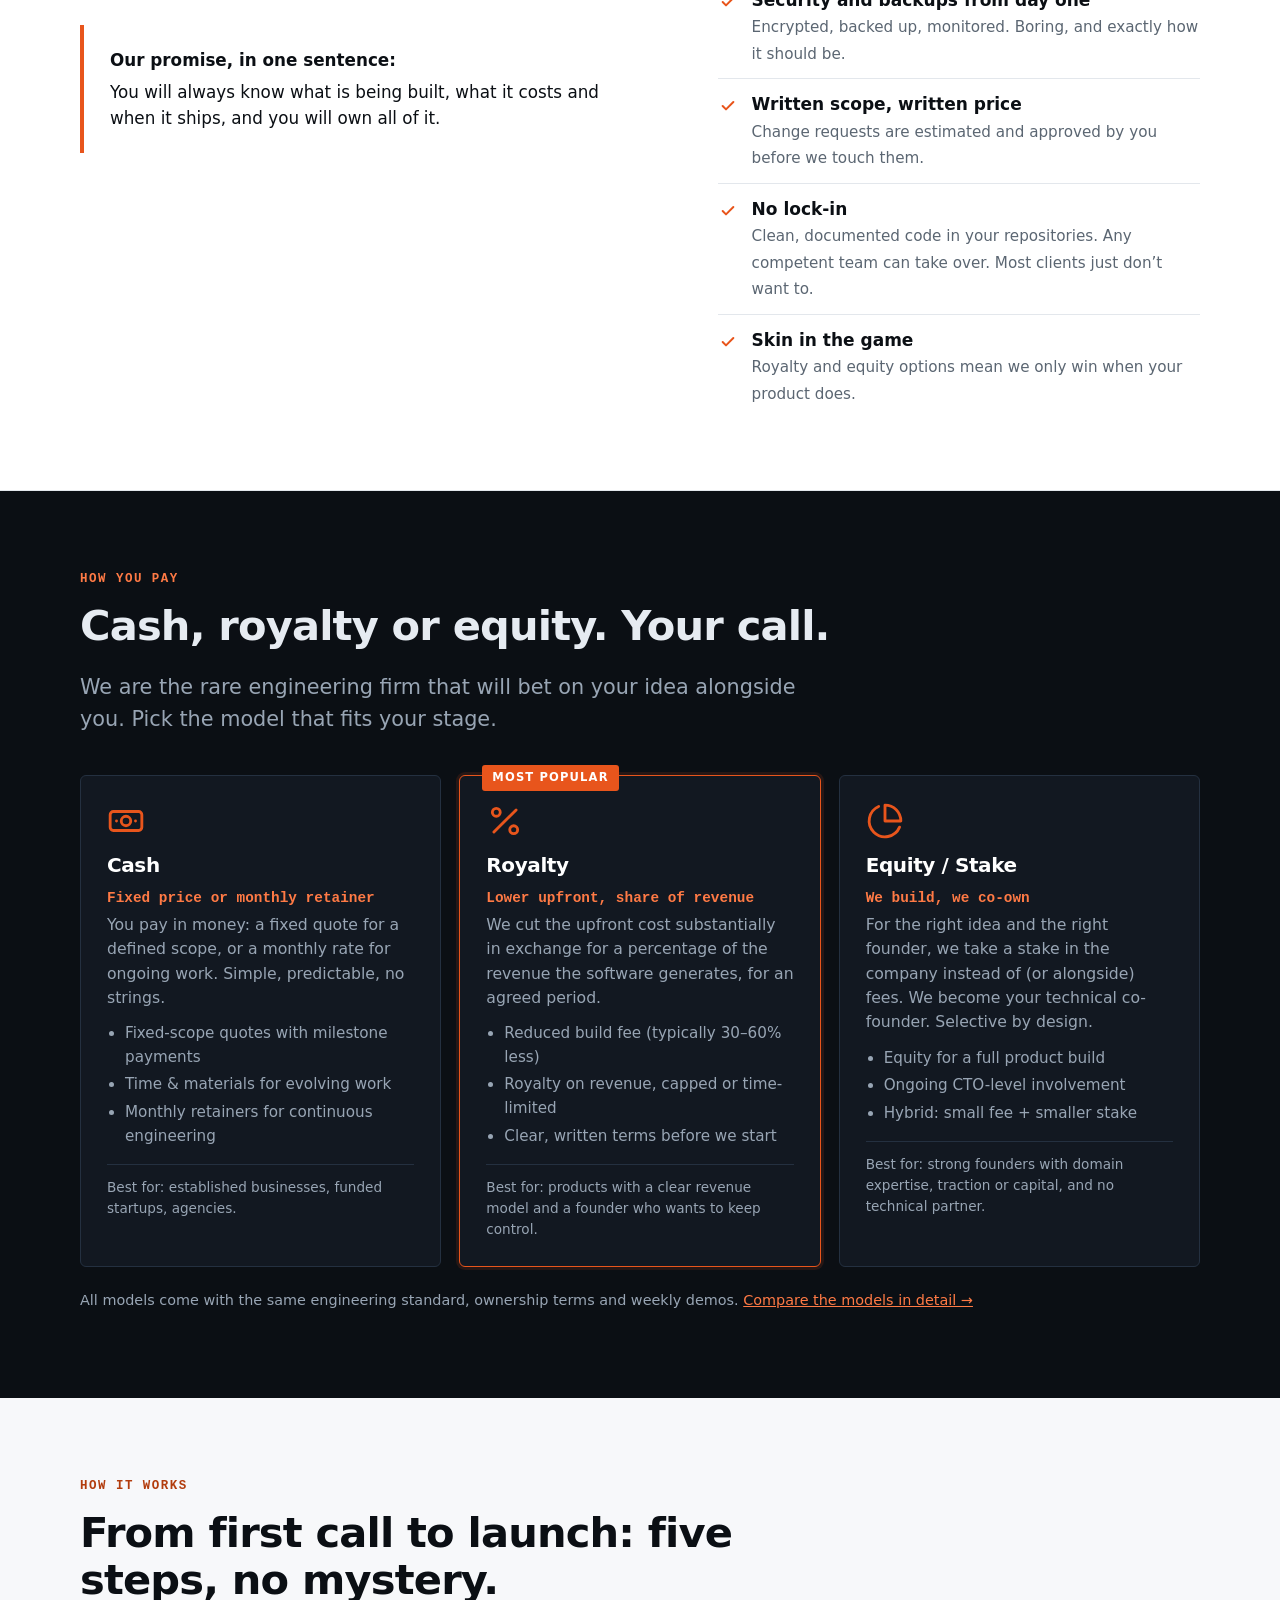
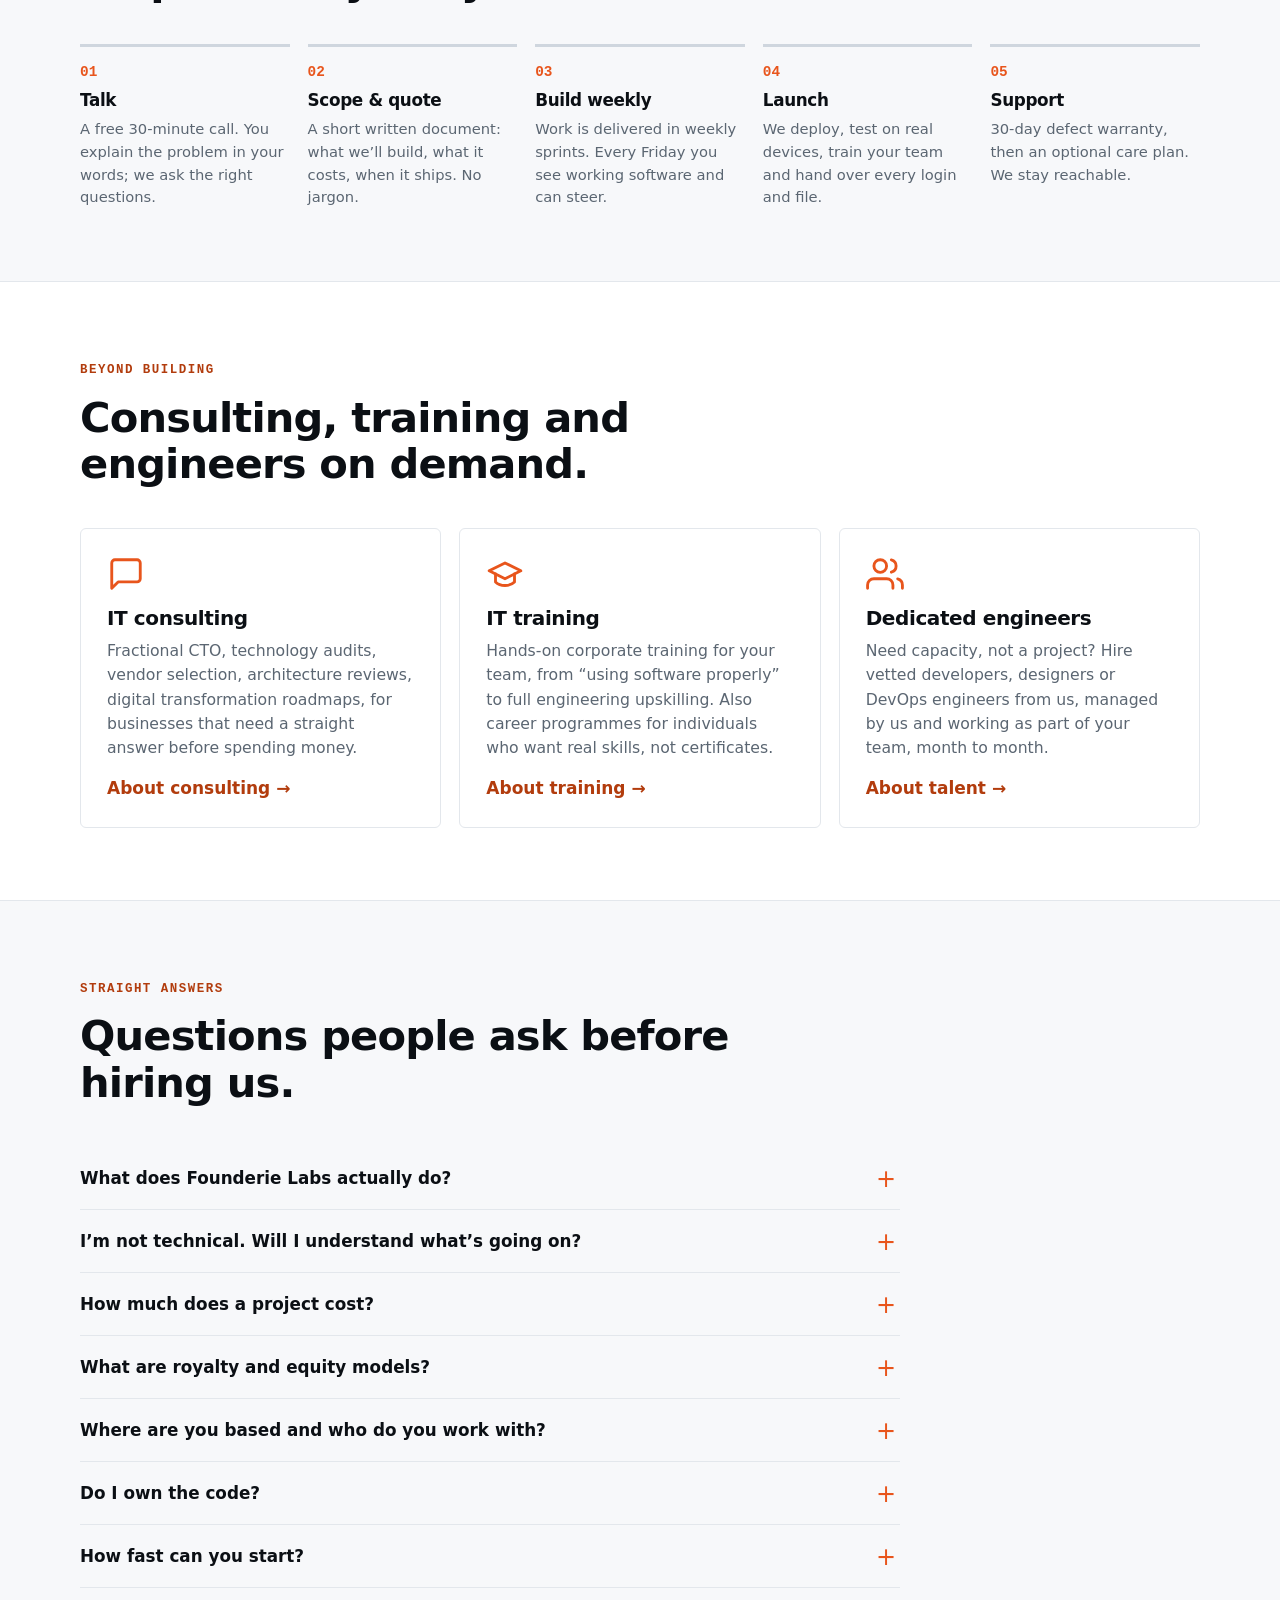
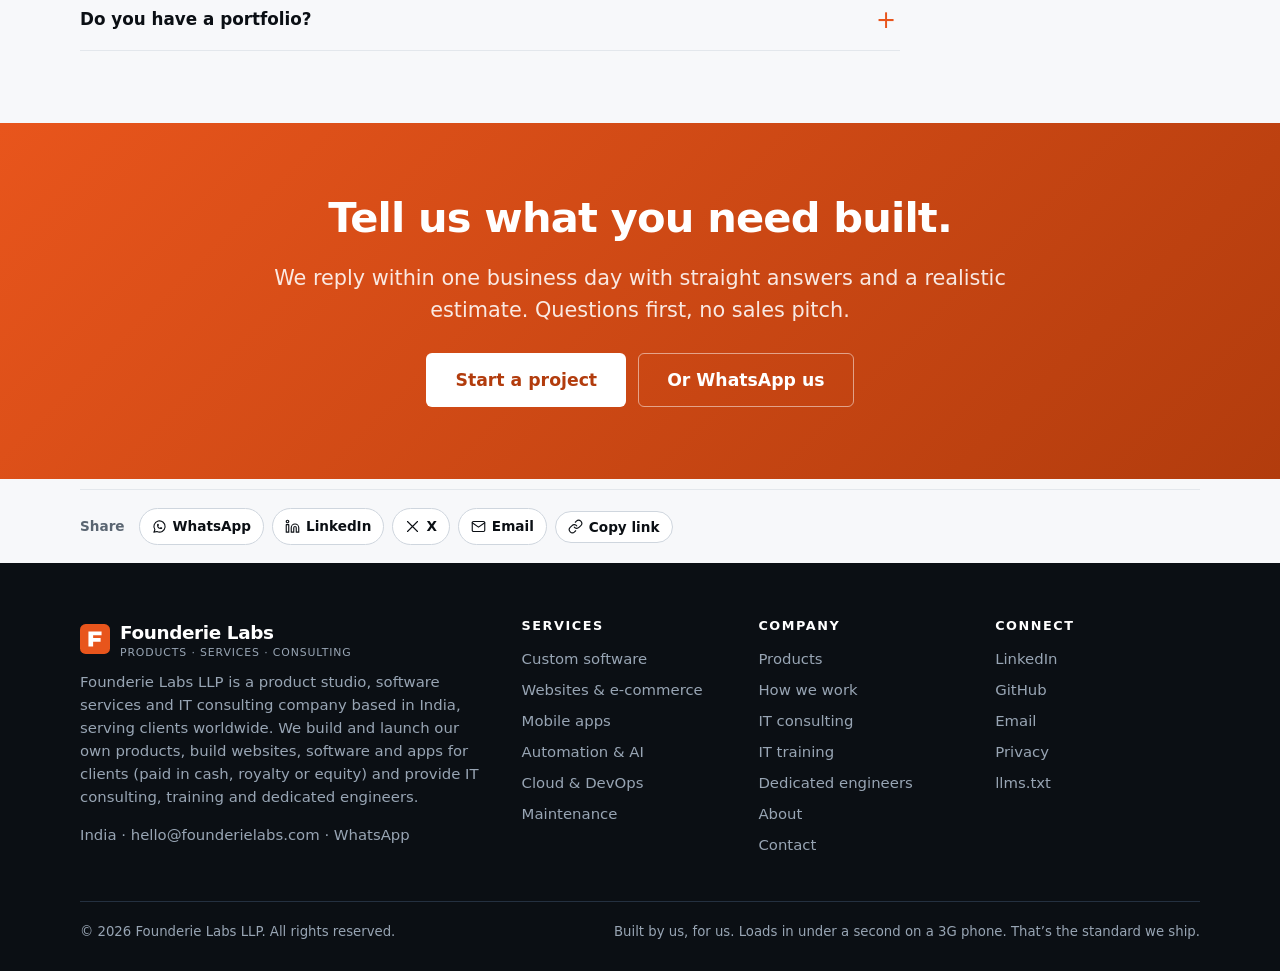
==== commit 3c9154be: "Replace em dashes with plainer punctuation" ====
--- a/index.html
+++ b/index.html
@@ -3,8 +3,8 @@
 <head>
 <meta charset="utf-8">
 <meta name="viewport" content="width=device-width,initial-scale=1">
-<title>Founderie Labs — Product Studio, Software Development & IT Consulting | India, Worldwide</title>
-<meta name="description" content="Founderie Labs is a product studio, software services and IT consulting company. We build our own products, and build websites, custom software and mobile apps for clients — for cash, royalty or equity. Based in India, serving clients worldwide.">
+<title>Founderie Labs: Product Studio, Software Development & IT Consulting | India, Worldwide</title>
+<meta name="description" content="Founderie Labs is a product studio, software services and IT consulting company. We build our own products, and build websites, custom software and mobile apps for clients, paid in cash, royalty or equity. Based in India, serving clients worldwide.">
 <meta name="robots" content="index,follow,max-image-preview:large,max-snippet:-1,max-video-preview:-1">
 <link rel="canonical" href="https://founderie-labs.vercel.app">
 <link rel="alternate" hreflang="en" href="https://founderie-labs.vercel.app"><link rel="alternate" hreflang="en-IN" href="https://founderie-labs.vercel.app"><link rel="alternate" hreflang="en-US" href="https://founderie-labs.vercel.app"><link rel="alternate" hreflang="en-GB" href="https://founderie-labs.vercel.app"><link rel="alternate" hreflang="x-default" href="https://founderie-labs.vercel.app">
@@ -12,13 +12,13 @@
 <meta name="author" content="Founderie Labs LLP">
 <meta name="geo.region" content="IN"><meta name="geo.placename" content="India"><meta name="ICBM" content="20.5937, 78.9629">
 <meta property="og:type" content="website"><meta property="og:site_name" content="Founderie Labs"><meta property="og:locale" content="en_IN"><meta property="og:locale:alternate" content="en_US">
-<meta property="og:title" content="Founderie Labs — Product Studio, Software Development & IT Consulting | India, Worldwide"><meta property="og:description" content="Founderie Labs is a product studio, software services and IT consulting company. We build our own products, and build websites, custom software and mobile apps for clients — for cash, royalty or equity. Based in India, serving clients worldwide."><meta property="og:url" content="https://founderie-labs.vercel.app">
-<meta property="og:image" content="https://founderie-labs.vercel.app/og.png"><meta property="og:image:width" content="1200"><meta property="og:image:height" content="630"><meta property="og:image:alt" content="Founderie Labs — Product studio, software services and consulting">
-<meta name="twitter:card" content="summary_large_image"><meta name="twitter:title" content="Founderie Labs — Product Studio, Software Development & IT Consulting | India, Worldwide"><meta name="twitter:description" content="Founderie Labs is a product studio, software services and IT consulting company. We build our own products, and build websites, custom software and mobile apps for clients — for cash, royalty or equity. Based in India, serving clients worldwide."><meta name="twitter:image" content="https://founderie-labs.vercel.app/og.png">
+<meta property="og:title" content="Founderie Labs: Product Studio, Software Development & IT Consulting | India, Worldwide"><meta property="og:description" content="Founderie Labs is a product studio, software services and IT consulting company. We build our own products, and build websites, custom software and mobile apps for clients, paid in cash, royalty or equity. Based in India, serving clients worldwide."><meta property="og:url" content="https://founderie-labs.vercel.app">
+<meta property="og:image" content="https://founderie-labs.vercel.app/og.png"><meta property="og:image:width" content="1200"><meta property="og:image:height" content="630"><meta property="og:image:alt" content="Founderie Labs: product studio, software services and consulting">
+<meta name="twitter:card" content="summary_large_image"><meta name="twitter:title" content="Founderie Labs: Product Studio, Software Development & IT Consulting | India, Worldwide"><meta name="twitter:description" content="Founderie Labs is a product studio, software services and IT consulting company. We build our own products, and build websites, custom software and mobile apps for clients, paid in cash, royalty or equity. Based in India, serving clients worldwide."><meta name="twitter:image" content="https://founderie-labs.vercel.app/og.png">
 <link rel="icon" href="/favicon.svg" type="image/svg+xml"><link rel="icon" href="/favicon.ico" sizes="32x32"><link rel="apple-touch-icon" href="/apple-touch-icon.png"><link rel="manifest" href="/site.webmanifest">
 <link rel="preload" href="/site.css?v=20260911" as="style"><link rel="stylesheet" href="/site.css?v=20260911">
 <link rel="dns-prefetch" href="https://www.googletagmanager.com"><link rel="dns-prefetch" href="https://www.clarity.ms">
-<script type="application/ld+json">{"@context":"https://schema.org","@graph":[{"@type":["Organization","ProfessionalService"],"@id":"https://founderie-labs.vercel.app/#org","name":"Founderie Labs","legalName":"Founderie Labs LLP","url":"https://founderie-labs.vercel.app/","logo":"https://founderie-labs.vercel.app/icon-512.png","image":"https://founderie-labs.vercel.app/og.png","description":"Founderie Labs LLP is a product studio, software services and IT consulting company in India serving clients worldwide. We build and launch our own software products, and build custom software, websites, mobile apps, automation and AI, cloud and DevOps for clients — for cash, royalty or equity. Also IT consulting, corporate IT training and dedicated engineers.","slogan":"You bring the idea. We forge the software.","email":"hello@founderielabs.com","telephone":"+91 99999 99999","address":{"@type":"PostalAddress","addressLocality":"India","addressCountry":"IN"},"areaServed":[{"@type":"Country","name":"India"},{"@type":"Country","name":"United States"},{"@type":"Country","name":"United Kingdom"},{"@type":"Country","name":"Canada"},{"@type":"Country","name":"Australia"},{"@type":"Country","name":"United Arab Emirates"},{"@type":"Country","name":"Singapore"},{"@type":"Country","name":"Germany"},{"@type":"Place","name":"Worldwide (remote)"}],"foundingLocation":{"@type":"Country","name":"India"},"knowsAbout":["Product development","Custom software development","Web development","Mobile app development","IT consulting","IT training","Staff augmentation","Cloud computing","DevOps","AI integration","Process automation"],"sameAs":["https://www.linkedin.com/company/founderie-labs","https://github.com/founderie-labs"],"contactPoint":[{"@type":"ContactPoint","contactType":"sales","email":"hello@founderielabs.com","telephone":"+91 99999 99999","availableLanguage":["English","Hindi"],"areaServed":"Worldwide"}],"priceRange":"$$","hasOfferCatalog":{"@type":"OfferCatalog","name":"Services","itemListElement":[{"@type":"Offer","itemOffered":{"@type":"Service","name":"Custom software development","url":"https://founderie-labs.vercel.app/services#software"}},{"@type":"Offer","itemOffered":{"@type":"Service","name":"Website and e-commerce development","url":"https://founderie-labs.vercel.app/services#web"}},{"@type":"Offer","itemOffered":{"@type":"Service","name":"Mobile app development","url":"https://founderie-labs.vercel.app/services#apps"}},{"@type":"Offer","itemOffered":{"@type":"Service","name":"Automation and AI integration","url":"https://founderie-labs.vercel.app/services#automation"}},{"@type":"Offer","itemOffered":{"@type":"Service","name":"Cloud and DevOps","url":"https://founderie-labs.vercel.app/services#cloud"}},{"@type":"Offer","itemOffered":{"@type":"Service","name":"Software maintenance and support","url":"https://founderie-labs.vercel.app/services#care"}},{"@type":"Offer","itemOffered":{"@type":"Service","name":"IT consulting","url":"https://founderie-labs.vercel.app/consulting"}},{"@type":"Offer","itemOffered":{"@type":"Service","name":"IT training","url":"https://founderie-labs.vercel.app/training"}},{"@type":"Offer","itemOffered":{"@type":"Service","name":"Dedicated engineers and staff augmentation","url":"https://founderie-labs.vercel.app/talent"}}]}},{"@type":"WebSite","@id":"https://founderie-labs.vercel.app/#website","url":"https://founderie-labs.vercel.app/","name":"Founderie Labs","publisher":{"@id":"https://founderie-labs.vercel.app/#org"},"inLanguage":"en"},{"@type":"WebPage","@id":"https://founderie-labs.vercel.app#webpage","url":"https://founderie-labs.vercel.app","name":"Founderie Labs — Product Studio, Software Development & IT Consulting | India, Worldwide","description":"Founderie Labs is a product studio, software services and IT consulting company. We build our own products, and build websites, custom software and mobile apps for clients — for cash, royalty or equity. Based in India, serving clients worldwide.","isPartOf":{"@id":"https://founderie-labs.vercel.app/#website"},"about":{"@id":"https://founderie-labs.vercel.app/#org"},"inLanguage":"en","dateModified":"2026-09-05"},{"@type":"BreadcrumbList","itemListElement":[{"@type":"ListItem","position":1,"name":"Home","item":"https://founderie-labs.vercel.app/"}]},{"@type":"FAQPage","mainEntity":[{"@type":"Question","name":"What does Founderie Labs actually do?","acceptedAnswer":{"@type":"Answer","text":"Three things, one company. We are a product studio that designs, builds and launches our own software products; a services team that builds websites, custom software and mobile apps for clients; and an IT consultancy that advises on technology decisions, trains teams and supplies dedicated engineers. You describe the outcome you need — we design, build, launch and maintain the technology."}},{"@type":"Question","name":"I’m not technical. Will I understand what’s going on?","acceptedAnswer":{"@type":"Answer","text":"Yes — that is the job. You get one named point of contact who explains everything in plain business terms, a written scope you can actually read, and a working demo every week. You never need to know what a database is to know your project is on track."}},{"@type":"Question","name":"How much does a project cost?","acceptedAnswer":{"@type":"Answer","text":"Small websites start in the low thousands of US dollars (or the equivalent in INR); custom software and apps typically range from a few thousand to tens of thousands depending on scope. After a free 30-minute call we send a written estimate with options. We also offer royalty and equity models that reduce or replace the upfront cost."}},{"@type":"Question","name":"What are royalty and equity models?","acceptedAnswer":{"@type":"Answer","text":"Instead of paying the full fee in cash, you can pay a reduced fee plus a percentage of the revenue the software earns (royalty), or give Founderie Labs a stake in your company (equity). We accept these selectively, for ideas and founders we believe in, with clear written terms."}},{"@type":"Question","name":"Where are you based and who do you work with?","acceptedAnswer":{"@type":"Answer","text":"Founderie Labs LLP is registered in India and works remotely with clients in India, the United States, the United Kingdom, Europe, the Middle East, Singapore and Australia. We overlap working hours with your time zone and communicate over email, WhatsApp, video calls or whatever you already use."}},{"@type":"Question","name":"Do I own the code?","acceptedAnswer":{"@type":"Answer","text":"Yes. All code, designs, accounts and data are in your name and handed over with documentation. You are never locked in to us."}},{"@type":"Question","name":"How fast can you start?","acceptedAnswer":{"@type":"Answer","text":"Usually within one to two weeks of agreeing the scope. Urgent fixes and consulting can start within days."}},{"@type":"Question","name":"Do you have a portfolio?","acceptedAnswer":{"@type":"Answer","text":"Founderie Labs is a young company founded by experienced engineers, so we don’t yet publish client case studies. What we can show you is our own work: our products (starting with Kadha) are built by the same team, to the same standard. Beyond that we back our work with guarantees: written scope and price, weekly demos, full ownership, and a 30-day post-launch defect warranty. Ask us for a technical conversation — it tells you more than a logo wall would."}}]}]}</script>
+<script type="application/ld+json">{"@context":"https://schema.org","@graph":[{"@type":["Organization","ProfessionalService"],"@id":"https://founderie-labs.vercel.app/#org","name":"Founderie Labs","legalName":"Founderie Labs LLP","url":"https://founderie-labs.vercel.app/","logo":"https://founderie-labs.vercel.app/icon-512.png","image":"https://founderie-labs.vercel.app/og.png","description":"Founderie Labs LLP is a product studio, software services and IT consulting company in India serving clients worldwide. We build and launch our own software products, and build custom software, websites, mobile apps, automation and AI, cloud and DevOps for clients, paid in cash, royalty or equity. Also IT consulting, corporate IT training and dedicated engineers.","slogan":"You bring the idea. We forge the software.","email":"hello@founderielabs.com","telephone":"+91 99999 99999","address":{"@type":"PostalAddress","addressLocality":"India","addressCountry":"IN"},"areaServed":[{"@type":"Country","name":"India"},{"@type":"Country","name":"United States"},{"@type":"Country","name":"United Kingdom"},{"@type":"Country","name":"Canada"},{"@type":"Country","name":"Australia"},{"@type":"Country","name":"United Arab Emirates"},{"@type":"Country","name":"Singapore"},{"@type":"Country","name":"Germany"},{"@type":"Place","name":"Worldwide (remote)"}],"foundingLocation":{"@type":"Country","name":"India"},"knowsAbout":["Product development","Custom software development","Web development","Mobile app development","IT consulting","IT training","Staff augmentation","Cloud computing","DevOps","AI integration","Process automation"],"sameAs":["https://www.linkedin.com/company/founderie-labs","https://github.com/founderie-labs"],"contactPoint":[{"@type":"ContactPoint","contactType":"sales","email":"hello@founderielabs.com","telephone":"+91 99999 99999","availableLanguage":["English","Hindi"],"areaServed":"Worldwide"}],"priceRange":"$$","hasOfferCatalog":{"@type":"OfferCatalog","name":"Services","itemListElement":[{"@type":"Offer","itemOffered":{"@type":"Service","name":"Custom software development","url":"https://founderie-labs.vercel.app/services#software"}},{"@type":"Offer","itemOffered":{"@type":"Service","name":"Website and e-commerce development","url":"https://founderie-labs.vercel.app/services#web"}},{"@type":"Offer","itemOffered":{"@type":"Service","name":"Mobile app development","url":"https://founderie-labs.vercel.app/services#apps"}},{"@type":"Offer","itemOffered":{"@type":"Service","name":"Automation and AI integration","url":"https://founderie-labs.vercel.app/services#automation"}},{"@type":"Offer","itemOffered":{"@type":"Service","name":"Cloud and DevOps","url":"https://founderie-labs.vercel.app/services#cloud"}},{"@type":"Offer","itemOffered":{"@type":"Service","name":"Software maintenance and support","url":"https://founderie-labs.vercel.app/services#care"}},{"@type":"Offer","itemOffered":{"@type":"Service","name":"IT consulting","url":"https://founderie-labs.vercel.app/consulting"}},{"@type":"Offer","itemOffered":{"@type":"Service","name":"IT training","url":"https://founderie-labs.vercel.app/training"}},{"@type":"Offer","itemOffered":{"@type":"Service","name":"Dedicated engineers and staff augmentation","url":"https://founderie-labs.vercel.app/talent"}}]}},{"@type":"WebSite","@id":"https://founderie-labs.vercel.app/#website","url":"https://founderie-labs.vercel.app/","name":"Founderie Labs","publisher":{"@id":"https://founderie-labs.vercel.app/#org"},"inLanguage":"en"},{"@type":"WebPage","@id":"https://founderie-labs.vercel.app#webpage","url":"https://founderie-labs.vercel.app","name":"Founderie Labs: Product Studio, Software Development & IT Consulting | India, Worldwide","description":"Founderie Labs is a product studio, software services and IT consulting company. We build our own products, and build websites, custom software and mobile apps for clients, paid in cash, royalty or equity. Based in India, serving clients worldwide.","isPartOf":{"@id":"https://founderie-labs.vercel.app/#website"},"about":{"@id":"https://founderie-labs.vercel.app/#org"},"inLanguage":"en","dateModified":"2026-09-05"},{"@type":"BreadcrumbList","itemListElement":[{"@type":"ListItem","position":1,"name":"Home","item":"https://founderie-labs.vercel.app/"}]},{"@type":"FAQPage","mainEntity":[{"@type":"Question","name":"What does Founderie Labs actually do?","acceptedAnswer":{"@type":"Answer","text":"Three things, one company. We are a product studio that designs, builds and launches our own software products; a services team that builds websites, custom software and mobile apps for clients; and an IT consultancy that advises on technology decisions, trains teams and supplies dedicated engineers. You describe the outcome you need; we design, build, launch and maintain the technology."}},{"@type":"Question","name":"I’m not technical. Will I understand what’s going on?","acceptedAnswer":{"@type":"Answer","text":"Yes, that is the job. You get one named point of contact who explains everything in plain business terms, a written scope you can actually read, and a working demo every week. You never need to know what a database is to know your project is on track."}},{"@type":"Question","name":"How much does a project cost?","acceptedAnswer":{"@type":"Answer","text":"Small websites start in the low thousands of US dollars (or the equivalent in INR); custom software and apps typically range from a few thousand to tens of thousands depending on scope. After a free 30-minute call we send a written estimate with options. We also offer royalty and equity models that reduce or replace the upfront cost."}},{"@type":"Question","name":"What are royalty and equity models?","acceptedAnswer":{"@type":"Answer","text":"Instead of paying the full fee in cash, you can pay a reduced fee plus a percentage of the revenue the software earns (royalty), or give Founderie Labs a stake in your company (equity). We accept these selectively, for ideas and founders we believe in, with clear written terms."}},{"@type":"Question","name":"Where are you based and who do you work with?","acceptedAnswer":{"@type":"Answer","text":"Founderie Labs LLP is registered in India and works remotely with clients in India, the United States, the United Kingdom, Europe, the Middle East, Singapore and Australia. We overlap working hours with your time zone and communicate over email, WhatsApp, video calls or whatever you already use."}},{"@type":"Question","name":"Do I own the code?","acceptedAnswer":{"@type":"Answer","text":"Yes. All code, designs, accounts and data are in your name and handed over with documentation. You are never locked in to us."}},{"@type":"Question","name":"How fast can you start?","acceptedAnswer":{"@type":"Answer","text":"Usually within one to two weeks of agreeing the scope. Urgent fixes and consulting can start within days."}},{"@type":"Question","name":"Do you have a portfolio?","acceptedAnswer":{"@type":"Answer","text":"Founderie Labs is a young company founded by experienced engineers, so we don’t yet publish client case studies. What we can show you is our own work: our products (starting with Kadha) are built by the same team, to the same standard. Beyond that we back our work with guarantees: written scope and price, weekly demos, full ownership, and a 30-day post-launch defect warranty. Ask us for a technical conversation; it tells you more than a logo wall would."}}]}]}</script>
 <script>window.FL_CONFIG={ga4:"G-XXXXXXXXXX",clarity:"xxxxxxxxxx",formEndpoint:"",formKey:"",email:"hello@founderielabs.com",debug:false};</script>
 </head>
 <body>
@@ -34,7 +34,7 @@
 <section class="hero dark" id="hero"><div class="wrap hero-grid"><div>
   <span class="eyebrow">Founderie Labs · India · Worldwide</span>
   <h1>We build the software your business <em>runs on.</em></h1>
-  <p class="lead">A product studio that also builds for clients. Websites, custom software and mobile apps — engineered on demand, shipped on schedule, owned by you. Pay in cash, royalty or equity. No jargon, no fluff, no surprises.</p>
+  <p class="lead">A product studio that also builds for clients. Websites, custom software and mobile apps, engineered on demand, shipped on schedule and owned by you. Pay in cash, royalty or equity. No jargon, no fluff, no surprises.</p>
   <div class="actions"><a class="btn btn-primary btn-lg" href="/contact" data-track="hero_start_project">Start a project</a><a class="btn btn-ghost btn-lg" href="/products" data-track="hero_products">See our products</a></div>
   <p class="note"><b>Free 30-minute call</b> · Written quote in 48 hours · Start within 2 weeks</p>
 </div>
@@ -50,7 +50,7 @@
   <div class="bar"><i></i></div><div class="hc-f"><span>64% complete</span><span>budget: on target</span></div>
 </aside>
 </div></section>
-<div class="facts dark"><div class="wrap"><ul><li><b>You own everything</b><span>Code, accounts, data, designs — in your name from day one.</span></li><li><b>Weekly demos</b><span>See working software every week, not a surprise at the end.</span></li><li><b>Fixed-scope quotes</b><span>Written scope, written price. Changes are priced before they’re built.</span></li><li><b>Plain English</b><span>One named point of contact who translates tech into business.</span></li></ul></div></div>
+<div class="facts dark"><div class="wrap"><ul><li><b>You own everything</b><span>Code, accounts, data and designs, in your name from day one.</span></li><li><b>Weekly demos</b><span>See working software every week, not a surprise at the end.</span></li><li><b>Fixed-scope quotes</b><span>Written scope, written price. Changes are priced before they’re built.</span></li><li><b>Plain English</b><span>One named point of contact who translates tech into business.</span></li></ul></div></div>
 
 <section id="products"><div class="wrap">
   <div class="sec-head"><span class="eyebrow">Product studio</span><h2>Products we build under our own name.</h2><p class="lead">Alongside client work, we design, launch and run our own products. Here’s what’s shipping.</p></div>
@@ -59,14 +59,14 @@
    <div class="card product"><span class="tag">Closed beta · early 2027</span>
     <div class="p-head"><span class="p-logo" aria-hidden="true">K</span><h3>Kadha</h3></div>
     <p class="p-tag">The journal that turns into your tracker.</p>
-    <p>Speak, type or WhatsApp a journal entry and Kadha turns it into structured health and wellness trackers on its own — no forms, no manual logging. You decide what gets saved.</p>
+    <p>Speak, type or WhatsApp a journal entry and Kadha turns it into structured health and wellness trackers on its own. No forms, no manual logging. You decide what gets saved.</p>
     <ul><li>iOS · Android · WhatsApp</li><li>Free with your own AI keys · hosted plan planned at ₹299/month</li></ul>
     <a class="more" href="https://kadha-flame.vercel.app/" rel="noopener" target="_blank" data-track="product_kadha">Visit Kadha →</a>
    </div>
    <div class="card product soon">
     <div class="p-head"><span class="p-logo" aria-hidden="true">+</span><h3>Next up</h3></div>
     <p class="p-tag">More products are on the bench.</p>
-    <p>We have more products in the works. New ones appear here as they launch — check back, or follow us on LinkedIn.</p>
+    <p>We have more products in the works. New ones appear here as they launch. Check back, or follow us on LinkedIn.</p>
     <a class="more" href="https://www.linkedin.com/company/founderie-labs" rel="noopener" data-track="product_follow">Follow for launches →</a>
    </div>
 <!-- ===== /PRODUCTS ===== -->
@@ -75,50 +75,50 @@
 </div></section>
 
 <section class="white" id="services"><div class="wrap">
-  <div class="sec-head"><span class="eyebrow">What we build</span><h2>One engineering team for everything digital.</h2><p class="lead">Stop juggling a web agency, an app freelancer and an IT guy. We handle the whole stack — and take responsibility for it working together.</p></div>
-  <div class="grid g3"><div class="card"><svg class="ico" viewBox="0 0 24 24" fill="none" stroke="currentColor" stroke-width="1.8" stroke-linecap="round" stroke-linejoin="round" aria-hidden="true"><polyline points="16 18 22 12 16 6"/><polyline points="8 6 2 12 8 18"/></svg><h3>Custom software</h3><p>Internal tools, dashboards, portals, ERPs, CRMs, billing systems — the software your business actually runs on, built around how you work instead of the other way round.</p><a class="more" href="/services#software" data-track="home_service_software">Learn more →</a></div><div class="card"><svg class="ico" viewBox="0 0 24 24" fill="none" stroke="currentColor" stroke-width="1.8" stroke-linecap="round" stroke-linejoin="round" aria-hidden="true"><circle cx="12" cy="12" r="10"/><path d="M2 12h20M12 2a15 15 0 0 1 0 20 15 15 0 0 1 0-20z"/></svg><h3>Websites & e-commerce</h3><p>Fast, search-friendly websites and online stores that load instantly on cheap phones and convert visitors into enquiries and orders.</p><a class="more" href="/services#web" data-track="home_service_web">Learn more →</a></div><div class="card"><svg class="ico" viewBox="0 0 24 24" fill="none" stroke="currentColor" stroke-width="1.8" stroke-linecap="round" stroke-linejoin="round" aria-hidden="true"><rect x="5" y="2" width="14" height="20" rx="2"/><path d="M12 18h.01"/></svg><h3>Mobile apps</h3><p>Android and iOS apps for your customers, your field staff or your delivery fleet — from a single codebase so you pay once, not twice.</p><a class="more" href="/services#apps" data-track="home_service_apps">Learn more →</a></div><div class="card"><svg class="ico" viewBox="0 0 24 24" fill="none" stroke="currentColor" stroke-width="1.8" stroke-linecap="round" stroke-linejoin="round" aria-hidden="true"><path d="M13 2 3 14h9l-1 8 10-12h-9l1-8z"/></svg><h3>Automation & AI</h3><p>Kill the repetitive work. We wire AI and automation into your existing processes — document handling, support, data entry, reporting — with measurable time saved.</p><a class="more" href="/services#automation" data-track="home_service_automation">Learn more →</a></div><div class="card"><svg class="ico" viewBox="0 0 24 24" fill="none" stroke="currentColor" stroke-width="1.8" stroke-linecap="round" stroke-linejoin="round" aria-hidden="true"><path d="M17.5 19a4.5 4.5 0 0 0 .4-9A7 7 0 0 0 4 12.5 4 4 0 0 0 6 20h11.5z"/></svg><h3>Cloud & DevOps</h3><p>Hosting that doesn’t fall over, costs that don’t surprise you, and deployments that take minutes instead of weekends.</p><a class="more" href="/services#cloud" data-track="home_service_cloud">Learn more →</a></div><div class="card"><svg class="ico" viewBox="0 0 24 24" fill="none" stroke="currentColor" stroke-width="1.8" stroke-linecap="round" stroke-linejoin="round" aria-hidden="true"><path d="M14.7 6.3a1 1 0 0 0 0 1.4l1.6 1.6a1 1 0 0 0 1.4 0l3.77-3.77a6 6 0 0 1-7.94 7.94l-6.91 6.91a2.12 2.12 0 0 1-3-3l6.91-6.91a6 6 0 0 1 7.94-7.94l-3.76 3.76z"/></svg><h3>Maintenance & support</h3><p>Software is never ‘done’. We keep it patched, fast and running — with a real human answering when something breaks.</p><a class="more" href="/services#care" data-track="home_service_care">Learn more →</a></div></div>
+  <div class="sec-head"><span class="eyebrow">What we build</span><h2>One engineering team for everything digital.</h2><p class="lead">Stop juggling a web agency, an app freelancer and an IT guy. We handle the whole stack, and take responsibility for it working together.</p></div>
+  <div class="grid g3"><div class="card"><svg class="ico" viewBox="0 0 24 24" fill="none" stroke="currentColor" stroke-width="1.8" stroke-linecap="round" stroke-linejoin="round" aria-hidden="true"><polyline points="16 18 22 12 16 6"/><polyline points="8 6 2 12 8 18"/></svg><h3>Custom software</h3><p>Internal tools, dashboards, portals, ERPs, CRMs, billing systems: the software your business actually runs on, built around how you work instead of the other way round.</p><a class="more" href="/services#software" data-track="home_service_software">Learn more →</a></div><div class="card"><svg class="ico" viewBox="0 0 24 24" fill="none" stroke="currentColor" stroke-width="1.8" stroke-linecap="round" stroke-linejoin="round" aria-hidden="true"><circle cx="12" cy="12" r="10"/><path d="M2 12h20M12 2a15 15 0 0 1 0 20 15 15 0 0 1 0-20z"/></svg><h3>Websites & e-commerce</h3><p>Fast, search-friendly websites and online stores that load instantly on cheap phones and convert visitors into enquiries and orders.</p><a class="more" href="/services#web" data-track="home_service_web">Learn more →</a></div><div class="card"><svg class="ico" viewBox="0 0 24 24" fill="none" stroke="currentColor" stroke-width="1.8" stroke-linecap="round" stroke-linejoin="round" aria-hidden="true"><rect x="5" y="2" width="14" height="20" rx="2"/><path d="M12 18h.01"/></svg><h3>Mobile apps</h3><p>Android and iOS apps for your customers, your field staff or your delivery fleet, from a single codebase so you pay once, not twice.</p><a class="more" href="/services#apps" data-track="home_service_apps">Learn more →</a></div><div class="card"><svg class="ico" viewBox="0 0 24 24" fill="none" stroke="currentColor" stroke-width="1.8" stroke-linecap="round" stroke-linejoin="round" aria-hidden="true"><path d="M13 2 3 14h9l-1 8 10-12h-9l1-8z"/></svg><h3>Automation & AI</h3><p>Kill the repetitive work. We wire AI and automation into your existing processes (document handling, support, data entry, reporting) with measurable time saved.</p><a class="more" href="/services#automation" data-track="home_service_automation">Learn more →</a></div><div class="card"><svg class="ico" viewBox="0 0 24 24" fill="none" stroke="currentColor" stroke-width="1.8" stroke-linecap="round" stroke-linejoin="round" aria-hidden="true"><path d="M17.5 19a4.5 4.5 0 0 0 .4-9A7 7 0 0 0 4 12.5 4 4 0 0 0 6 20h11.5z"/></svg><h3>Cloud & DevOps</h3><p>Hosting that doesn’t fall over, costs that don’t surprise you, and deployments that take minutes instead of weekends.</p><a class="more" href="/services#cloud" data-track="home_service_cloud">Learn more →</a></div><div class="card"><svg class="ico" viewBox="0 0 24 24" fill="none" stroke="currentColor" stroke-width="1.8" stroke-linecap="round" stroke-linejoin="round" aria-hidden="true"><path d="M14.7 6.3a1 1 0 0 0 0 1.4l1.6 1.6a1 1 0 0 0 1.4 0l3.77-3.77a6 6 0 0 1-7.94 7.94l-6.91 6.91a2.12 2.12 0 0 1-3-3l6.91-6.91a6 6 0 0 1 7.94-7.94l-3.76 3.76z"/></svg><h3>Maintenance & support</h3><p>Software is never ‘done’. We keep it patched, fast and running, with a real human answering when something breaks.</p><a class="more" href="/services#care" data-track="home_service_care">Learn more →</a></div></div>
 </div></section>
 
 <section class="white" id="why"><div class="wrap split">
   <div><span class="eyebrow">Why Founderie</span><h2>Built like an engineering powerhouse. Explained like a friend.</h2>
    <p class="lead">Most software projects fail on communication, not code. We fixed both.</p>
-   <div class="plain"><b>Our promise, in one sentence:</b>You will always know what is being built, what it costs, when it ships — and you will own all of it.</div></div>
+   <div class="plain"><b>Our promise, in one sentence:</b>You will always know what is being built, what it costs and when it ships, and you will own all of it.</div></div>
   <ul class="checks">
-   <li><b>We ship our own products too</b><span>Every client project is built to the same standard we hold the products we launch under our own name — because we live with the consequences.</span></li>
-   <li><b>Performance as a default</b><span>Everything we ship is fast on cheap phones and slow networks — like this site. Speed is revenue.</span></li>
+   <li><b>We ship our own products too</b><span>Every client project is built to the same standard we hold the products we launch under our own name, because we live with the consequences.</span></li>
+   <li><b>Performance as a default</b><span>Everything we ship is fast on cheap phones and slow networks, like this site. Speed is revenue.</span></li>
    <li><b>Security and backups from day one</b><span>Encrypted, backed up, monitored. Boring, and exactly how it should be.</span></li>
    <li><b>Written scope, written price</b><span>Change requests are estimated and approved by you before we touch them.</span></li>
-   <li><b>No lock-in</b><span>Clean, documented code in your repositories. Any competent team can take over — most clients just don’t want to.</span></li>
+   <li><b>No lock-in</b><span>Clean, documented code in your repositories. Any competent team can take over. Most clients just don’t want to.</span></li>
    <li><b>Skin in the game</b><span>Royalty and equity options mean we only win when your product does.</span></li>
   </ul>
 </div></section>
 
 <section class="dark models" id="models"><div class="wrap">
   <div class="sec-head"><span class="eyebrow">How you pay</span><h2>Cash, royalty or equity. Your call.</h2><p class="lead">We are the rare engineering firm that will bet on your idea alongside you. Pick the model that fits your stage.</p></div>
-  <div class="grid g3"><div class="card"><svg class="ico" viewBox="0 0 24 24" fill="none" stroke="currentColor" stroke-width="1.8" stroke-linecap="round" stroke-linejoin="round" aria-hidden="true"><rect x="2" y="6" width="20" height="12" rx="2"/><circle cx="12" cy="12" r="3"/><path d="M6 12h.01M18 12h.01"/></svg><h3>Cash</h3><div class="price">Fixed price or monthly retainer</div><p>You pay in money — a fixed quote for a defined scope, or a monthly rate for ongoing work. Simple, predictable, no strings.</p><ul><li>Fixed-scope quotes with milestone payments</li><li>Time & materials for evolving work</li><li>Monthly retainers for continuous engineering</li></ul><div class="who">Best for: established businesses, funded startups, agencies.</div></div><div class="card hi"><span class="tag">Most popular</span><svg class="ico" viewBox="0 0 24 24" fill="none" stroke="currentColor" stroke-width="1.8" stroke-linecap="round" stroke-linejoin="round" aria-hidden="true"><line x1="19" y1="5" x2="5" y2="19"/><circle cx="6.5" cy="6.5" r="2.5"/><circle cx="17.5" cy="17.5" r="2.5"/></svg><h3>Royalty</h3><div class="price">Lower upfront, share of revenue</div><p>We cut the upfront cost substantially in exchange for a percentage of the revenue the software generates, for an agreed period.</p><ul><li>Reduced build fee (typically 30–60% less)</li><li>Royalty on revenue — capped or time-limited</li><li>Clear, written terms before we start</li></ul><div class="who">Best for: products with a clear revenue model and a founder who wants to keep control.</div></div><div class="card"><svg class="ico" viewBox="0 0 24 24" fill="none" stroke="currentColor" stroke-width="1.8" stroke-linecap="round" stroke-linejoin="round" aria-hidden="true"><path d="M21.2 15.9A10 10 0 1 1 8 2.8"/><path d="M22 12A10 10 0 0 0 12 2v10z"/></svg><h3>Equity / Stake</h3><div class="price">We build, we co-own</div><p>For the right idea and the right founder, we take a stake in the company instead of (or alongside) fees. We become your technical co-founder — selective by design.</p><ul><li>Equity for a full product build</li><li>Ongoing CTO-level involvement</li><li>Hybrid: small fee + smaller stake</li></ul><div class="who">Best for: strong founders with domain expertise, traction or capital, and no technical partner.</div></div></div>
+  <div class="grid g3"><div class="card"><svg class="ico" viewBox="0 0 24 24" fill="none" stroke="currentColor" stroke-width="1.8" stroke-linecap="round" stroke-linejoin="round" aria-hidden="true"><rect x="2" y="6" width="20" height="12" rx="2"/><circle cx="12" cy="12" r="3"/><path d="M6 12h.01M18 12h.01"/></svg><h3>Cash</h3><div class="price">Fixed price or monthly retainer</div><p>You pay in money: a fixed quote for a defined scope, or a monthly rate for ongoing work. Simple, predictable, no strings.</p><ul><li>Fixed-scope quotes with milestone payments</li><li>Time & materials for evolving work</li><li>Monthly retainers for continuous engineering</li></ul><div class="who">Best for: established businesses, funded startups, agencies.</div></div><div class="card hi"><span class="tag">Most popular</span><svg class="ico" viewBox="0 0 24 24" fill="none" stroke="currentColor" stroke-width="1.8" stroke-linecap="round" stroke-linejoin="round" aria-hidden="true"><line x1="19" y1="5" x2="5" y2="19"/><circle cx="6.5" cy="6.5" r="2.5"/><circle cx="17.5" cy="17.5" r="2.5"/></svg><h3>Royalty</h3><div class="price">Lower upfront, share of revenue</div><p>We cut the upfront cost substantially in exchange for a percentage of the revenue the software generates, for an agreed period.</p><ul><li>Reduced build fee (typically 30–60% less)</li><li>Royalty on revenue, capped or time-limited</li><li>Clear, written terms before we start</li></ul><div class="who">Best for: products with a clear revenue model and a founder who wants to keep control.</div></div><div class="card"><svg class="ico" viewBox="0 0 24 24" fill="none" stroke="currentColor" stroke-width="1.8" stroke-linecap="round" stroke-linejoin="round" aria-hidden="true"><path d="M21.2 15.9A10 10 0 1 1 8 2.8"/><path d="M22 12A10 10 0 0 0 12 2v10z"/></svg><h3>Equity / Stake</h3><div class="price">We build, we co-own</div><p>For the right idea and the right founder, we take a stake in the company instead of (or alongside) fees. We become your technical co-founder. Selective by design.</p><ul><li>Equity for a full product build</li><li>Ongoing CTO-level involvement</li><li>Hybrid: small fee + smaller stake</li></ul><div class="who">Best for: strong founders with domain expertise, traction or capital, and no technical partner.</div></div></div>
   <p class="muted" style="margin-top:22px;font-size:.9rem">All models come with the same engineering standard, ownership terms and weekly demos. <a href="/how-we-work" style="color:var(--accent-2)">Compare the models in detail →</a></p>
 </div></section>
 
 <section id="process"><div class="wrap">
-  <div class="sec-head"><span class="eyebrow">How it works</span><h2>From first call to launch — five steps, no mystery.</h2></div>
+  <div class="sec-head"><span class="eyebrow">How it works</span><h2>From first call to launch: five steps, no mystery.</h2></div>
   <ol class="steps"><li><h3>Talk</h3><p>A free 30-minute call. You explain the problem in your words; we ask the right questions.</p></li><li><h3>Scope & quote</h3><p>A short written document: what we’ll build, what it costs, when it ships. No jargon.</p></li><li><h3>Build weekly</h3><p>Work is delivered in weekly sprints. Every Friday you see working software and can steer.</p></li><li><h3>Launch</h3><p>We deploy, test on real devices, train your team and hand over every login and file.</p></li><li><h3>Support</h3><p>30-day defect warranty, then an optional care plan. We stay reachable.</p></li></ol>
 </div></section>
 
 <section class="white" id="more"><div class="wrap">
   <div class="sec-head"><span class="eyebrow">Beyond building</span><h2>Consulting, training and engineers on demand.</h2></div>
   <div class="grid g3">
-   <div class="card"><svg class="ico" viewBox="0 0 24 24" fill="none" stroke="currentColor" stroke-width="1.8" stroke-linecap="round" stroke-linejoin="round" aria-hidden="true"><path d="M21 15a2 2 0 0 1-2 2H7l-4 4V5a2 2 0 0 1 2-2h14a2 2 0 0 1 2 2z"/></svg><h3>IT consulting</h3><p>Fractional CTO, technology audits, vendor selection, architecture reviews, digital transformation roadmaps — for businesses that need a straight answer before spending money.</p><a class="more" href="/consulting" data-track="home_consulting">About consulting →</a></div>
-   <div class="card"><svg class="ico" viewBox="0 0 24 24" fill="none" stroke="currentColor" stroke-width="1.8" stroke-linecap="round" stroke-linejoin="round" aria-hidden="true"><path d="M22 10 12 5 2 10l10 5 10-5z"/><path d="M6 12v5c3 3 9 3 12 0v-5"/></svg><h3>IT training</h3><p>Hands-on corporate training for your team — from “using software properly” to full engineering upskilling. Also career programmes for individuals who want real skills, not certificates.</p><a class="more" href="/training" data-track="home_training">About training →</a></div>
-   <div class="card"><svg class="ico" viewBox="0 0 24 24" fill="none" stroke="currentColor" stroke-width="1.8" stroke-linecap="round" stroke-linejoin="round" aria-hidden="true"><path d="M17 21v-2a4 4 0 0 0-4-4H5a4 4 0 0 0-4 4v2"/><circle cx="9" cy="7" r="4"/><path d="M23 21v-2a4 4 0 0 0-3-3.87M16 3.13a4 4 0 0 1 0 7.75"/></svg><h3>Dedicated engineers</h3><p>Need capacity, not a project? Hire vetted developers, designers or DevOps engineers from us — managed by us, working as part of your team, month to month.</p><a class="more" href="/talent" data-track="home_talent">About talent →</a></div>
+   <div class="card"><svg class="ico" viewBox="0 0 24 24" fill="none" stroke="currentColor" stroke-width="1.8" stroke-linecap="round" stroke-linejoin="round" aria-hidden="true"><path d="M21 15a2 2 0 0 1-2 2H7l-4 4V5a2 2 0 0 1 2-2h14a2 2 0 0 1 2 2z"/></svg><h3>IT consulting</h3><p>Fractional CTO, technology audits, vendor selection, architecture reviews, digital transformation roadmaps, for businesses that need a straight answer before spending money.</p><a class="more" href="/consulting" data-track="home_consulting">About consulting →</a></div>
+   <div class="card"><svg class="ico" viewBox="0 0 24 24" fill="none" stroke="currentColor" stroke-width="1.8" stroke-linecap="round" stroke-linejoin="round" aria-hidden="true"><path d="M22 10 12 5 2 10l10 5 10-5z"/><path d="M6 12v5c3 3 9 3 12 0v-5"/></svg><h3>IT training</h3><p>Hands-on corporate training for your team, from “using software properly” to full engineering upskilling. Also career programmes for individuals who want real skills, not certificates.</p><a class="more" href="/training" data-track="home_training">About training →</a></div>
+   <div class="card"><svg class="ico" viewBox="0 0 24 24" fill="none" stroke="currentColor" stroke-width="1.8" stroke-linecap="round" stroke-linejoin="round" aria-hidden="true"><path d="M17 21v-2a4 4 0 0 0-4-4H5a4 4 0 0 0-4 4v2"/><circle cx="9" cy="7" r="4"/><path d="M23 21v-2a4 4 0 0 0-3-3.87M16 3.13a4 4 0 0 1 0 7.75"/></svg><h3>Dedicated engineers</h3><p>Need capacity, not a project? Hire vetted developers, designers or DevOps engineers from us, managed by us and working as part of your team, month to month.</p><a class="more" href="/talent" data-track="home_talent">About talent →</a></div>
   </div>
 </div></section>
 
 <section id="faq"><div class="wrap">
   <div class="sec-head"><span class="eyebrow">Straight answers</span><h2>Questions people ask before hiring us.</h2></div>
-  <div class="faq"><details><summary>What does Founderie Labs actually do?</summary><p>Three things, one company. We are a product studio that designs, builds and launches our own software products; a services team that builds websites, custom software and mobile apps for clients; and an IT consultancy that advises on technology decisions, trains teams and supplies dedicated engineers. You describe the outcome you need — we design, build, launch and maintain the technology.</p></details><details><summary>I’m not technical. Will I understand what’s going on?</summary><p>Yes — that is the job. You get one named point of contact who explains everything in plain business terms, a written scope you can actually read, and a working demo every week. You never need to know what a database is to know your project is on track.</p></details><details><summary>How much does a project cost?</summary><p>Small websites start in the low thousands of US dollars (or the equivalent in INR); custom software and apps typically range from a few thousand to tens of thousands depending on scope. After a free 30-minute call we send a written estimate with options. We also offer royalty and equity models that reduce or replace the upfront cost.</p></details><details><summary>What are royalty and equity models?</summary><p>Instead of paying the full fee in cash, you can pay a reduced fee plus a percentage of the revenue the software earns (royalty), or give Founderie Labs a stake in your company (equity). We accept these selectively, for ideas and founders we believe in, with clear written terms.</p></details><details><summary>Where are you based and who do you work with?</summary><p>Founderie Labs LLP is registered in India and works remotely with clients in India, the United States, the United Kingdom, Europe, the Middle East, Singapore and Australia. We overlap working hours with your time zone and communicate over email, WhatsApp, video calls or whatever you already use.</p></details><details><summary>Do I own the code?</summary><p>Yes. All code, designs, accounts and data are in your name and handed over with documentation. You are never locked in to us.</p></details><details><summary>How fast can you start?</summary><p>Usually within one to two weeks of agreeing the scope. Urgent fixes and consulting can start within days.</p></details><details><summary>Do you have a portfolio?</summary><p>Founderie Labs is a young company founded by experienced engineers, so we don’t yet publish client case studies. What we can show you is our own work: our products (starting with Kadha) are built by the same team, to the same standard. Beyond that we back our work with guarantees: written scope and price, weekly demos, full ownership, and a 30-day post-launch defect warranty. Ask us for a technical conversation — it tells you more than a logo wall would.</p></details></div>
+  <div class="faq"><details><summary>What does Founderie Labs actually do?</summary><p>Three things, one company. We are a product studio that designs, builds and launches our own software products; a services team that builds websites, custom software and mobile apps for clients; and an IT consultancy that advises on technology decisions, trains teams and supplies dedicated engineers. You describe the outcome you need; we design, build, launch and maintain the technology.</p></details><details><summary>I’m not technical. Will I understand what’s going on?</summary><p>Yes, that is the job. You get one named point of contact who explains everything in plain business terms, a written scope you can actually read, and a working demo every week. You never need to know what a database is to know your project is on track.</p></details><details><summary>How much does a project cost?</summary><p>Small websites start in the low thousands of US dollars (or the equivalent in INR); custom software and apps typically range from a few thousand to tens of thousands depending on scope. After a free 30-minute call we send a written estimate with options. We also offer royalty and equity models that reduce or replace the upfront cost.</p></details><details><summary>What are royalty and equity models?</summary><p>Instead of paying the full fee in cash, you can pay a reduced fee plus a percentage of the revenue the software earns (royalty), or give Founderie Labs a stake in your company (equity). We accept these selectively, for ideas and founders we believe in, with clear written terms.</p></details><details><summary>Where are you based and who do you work with?</summary><p>Founderie Labs LLP is registered in India and works remotely with clients in India, the United States, the United Kingdom, Europe, the Middle East, Singapore and Australia. We overlap working hours with your time zone and communicate over email, WhatsApp, video calls or whatever you already use.</p></details><details><summary>Do I own the code?</summary><p>Yes. All code, designs, accounts and data are in your name and handed over with documentation. You are never locked in to us.</p></details><details><summary>How fast can you start?</summary><p>Usually within one to two weeks of agreeing the scope. Urgent fixes and consulting can start within days.</p></details><details><summary>Do you have a portfolio?</summary><p>Founderie Labs is a young company founded by experienced engineers, so we don’t yet publish client case studies. What we can show you is our own work: our products (starting with Kadha) are built by the same team, to the same standard. Beyond that we back our work with guarantees: written scope and price, weekly demos, full ownership, and a 30-day post-launch defect warranty. Ask us for a technical conversation; it tells you more than a logo wall would.</p></details></div>
 </div></section>
 <section class="cta-band" id="cta"><div class="wrap">
-  <h2>Tell us what you need built.</h2><p class="lead">We reply within one business day with straight answers and a realistic estimate — questions first, no sales pitch.</p>
+  <h2>Tell us what you need built.</h2><p class="lead">We reply within one business day with straight answers and a realistic estimate. Questions first, no sales pitch.</p>
   <div style="display:flex;gap:12px;justify-content:center;flex-wrap:wrap">
     <a class="btn btn-primary btn-lg" href="/contact" data-track="band_primary">Start a project</a>
     <a class="btn btn-ghost btn-lg" href="https://wa.me/919999999999?text=Hi%20Founderie%20Labs%2C%20I%27d%20like%20to%20discuss%20a%20project." data-track="band_whatsapp" rel="noopener">Or WhatsApp us</a>
@@ -134,13 +134,13 @@
 </main>
 <footer><div class="wrap">
  <div class="cols">
-  <div><a class="logo" href="/" aria-label="Founderie Labs home"><svg class="mark" viewBox="0 0 32 32" aria-hidden="true"><rect width="32" height="32" rx="6" fill="#e8551c"/><path d="M9 8h14v4h-9v3h8v4h-8v5H9z" fill="#fff"/></svg><span>Founderie Labs<small>Products · Services · Consulting</small></span></a><p>Founderie Labs LLP is a product studio, software services and IT consulting company based in India, serving clients worldwide. We build and launch our own products, build websites, software and apps for clients — for cash, royalty or equity — and provide IT consulting, training and dedicated engineers.</p>
+  <div><a class="logo" href="/" aria-label="Founderie Labs home"><svg class="mark" viewBox="0 0 32 32" aria-hidden="true"><rect width="32" height="32" rx="6" fill="#e8551c"/><path d="M9 8h14v4h-9v3h8v4h-8v5H9z" fill="#fff"/></svg><span>Founderie Labs<small>Products · Services · Consulting</small></span></a><p>Founderie Labs LLP is a product studio, software services and IT consulting company based in India, serving clients worldwide. We build and launch our own products, build websites, software and apps for clients (paid in cash, royalty or equity) and provide IT consulting, training and dedicated engineers.</p>
    <address>India · <a href="mailto:hello@founderielabs.com">hello@founderielabs.com</a> · <a href="https://wa.me/919999999999" rel="noopener">WhatsApp</a></address></div>
   <div><h4>Services</h4><ul><li><a href="/services#software">Custom software</a></li><li><a href="/services#web">Websites &amp; e-commerce</a></li><li><a href="/services#apps">Mobile apps</a></li><li><a href="/services#automation">Automation &amp; AI</a></li><li><a href="/services#cloud">Cloud &amp; DevOps</a></li><li><a href="/services#care">Maintenance</a></li></ul></div>
   <div><h4>Company</h4><ul><li><a href="/products">Products</a></li><li><a href="/how-we-work">How we work</a></li><li><a href="/consulting">IT consulting</a></li><li><a href="/training">IT training</a></li><li><a href="/talent">Dedicated engineers</a></li><li><a href="/about">About</a></li><li><a href="/contact">Contact</a></li></ul></div>
   <div><h4>Connect</h4><ul><li><a href="https://www.linkedin.com/company/founderie-labs" rel="noopener">LinkedIn</a></li><li><a href="https://github.com/founderie-labs" rel="noopener">GitHub</a></li><li><a href="mailto:hello@founderielabs.com">Email</a></li><li><a href="/privacy">Privacy</a></li><li><a href="/llms.txt">llms.txt</a></li></ul></div>
  </div>
- <div class="legal"><span>© 2026 Founderie Labs LLP. All rights reserved.</span><span>Built by us, for us. Loads in under a second on a 3G phone — that’s the standard we ship.</span></div>
+ <div class="legal"><span>© 2026 Founderie Labs LLP. All rights reserved.</span><span>Built by us, for us. Loads in under a second on a 3G phone. That’s the standard we ship.</span></div>
 </div></footer>
 <div class="consent" id="consent" role="dialog" aria-live="polite" aria-label="Cookie consent">
   <p>We use privacy-respecting analytics (Google Analytics &amp; Microsoft Clarity) to understand how visitors use this site and improve it. No ads, no selling data. <a href="/privacy">Privacy policy</a></p>
